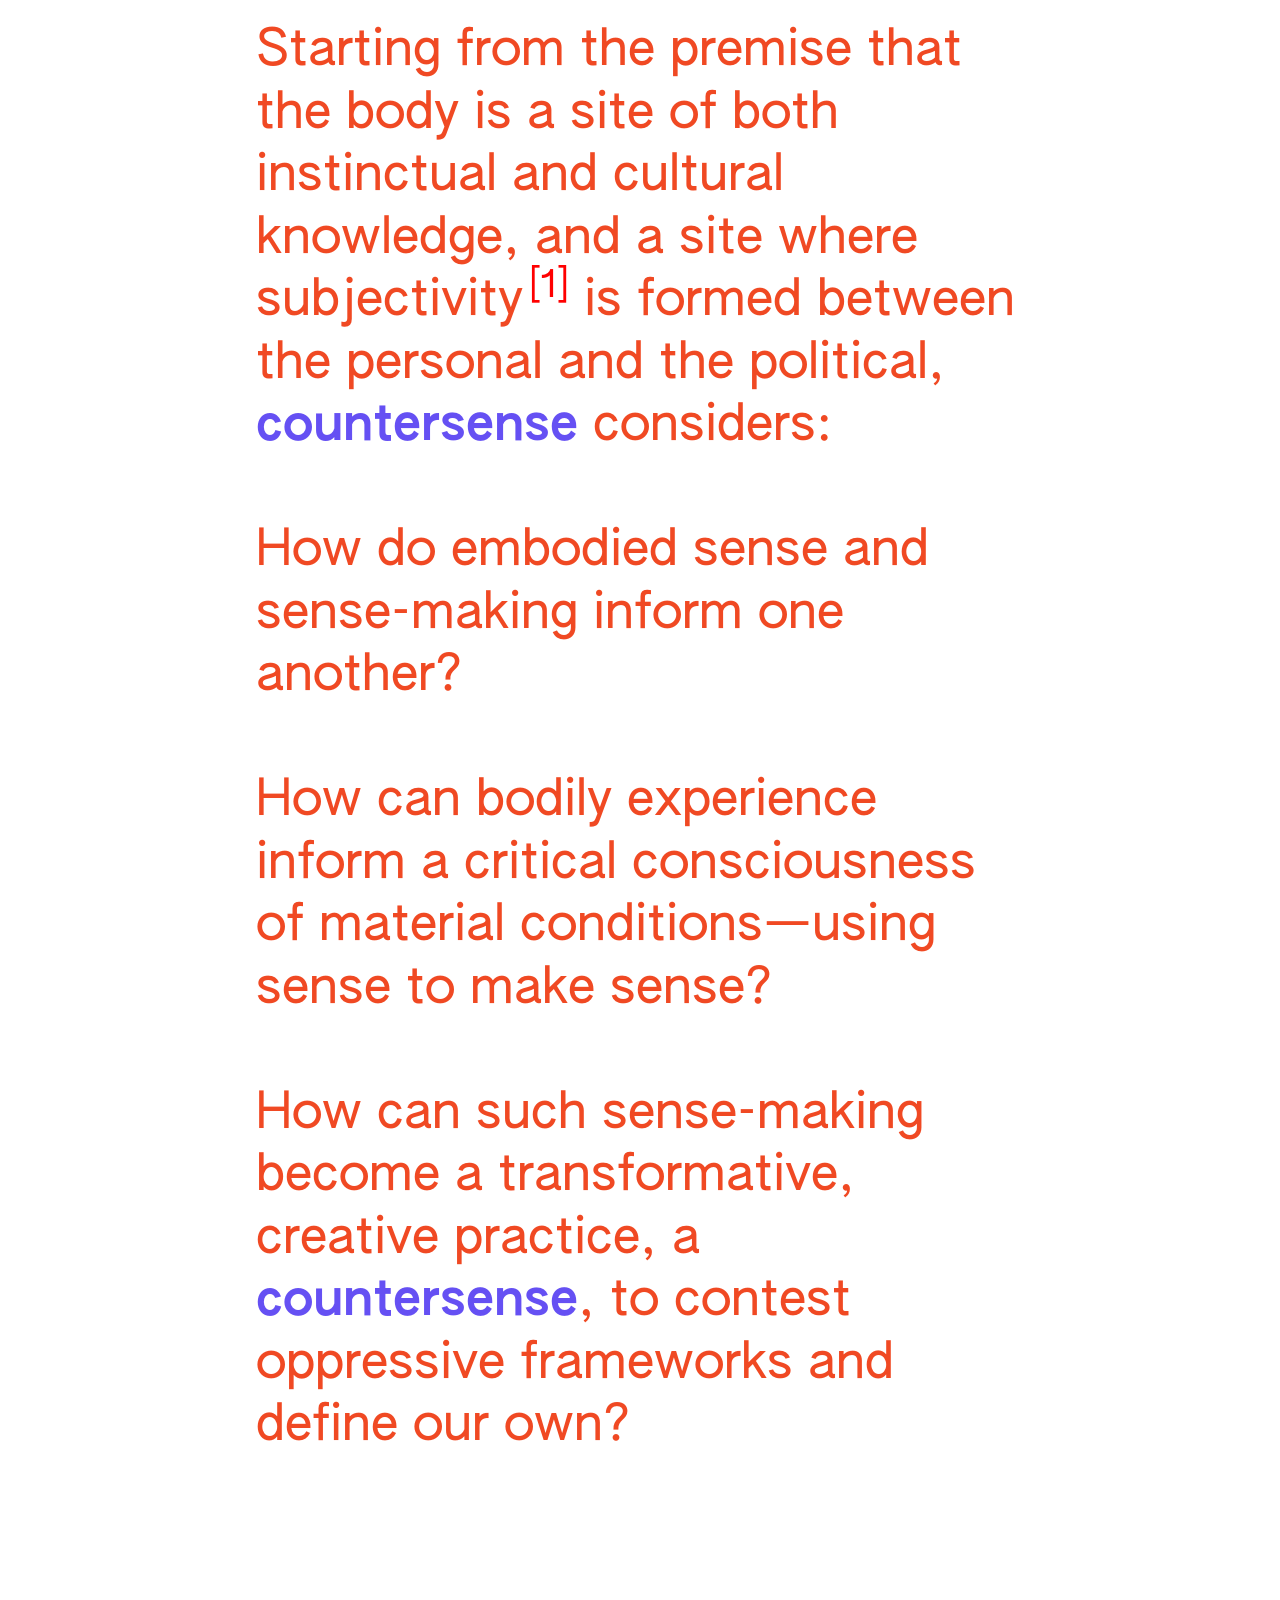
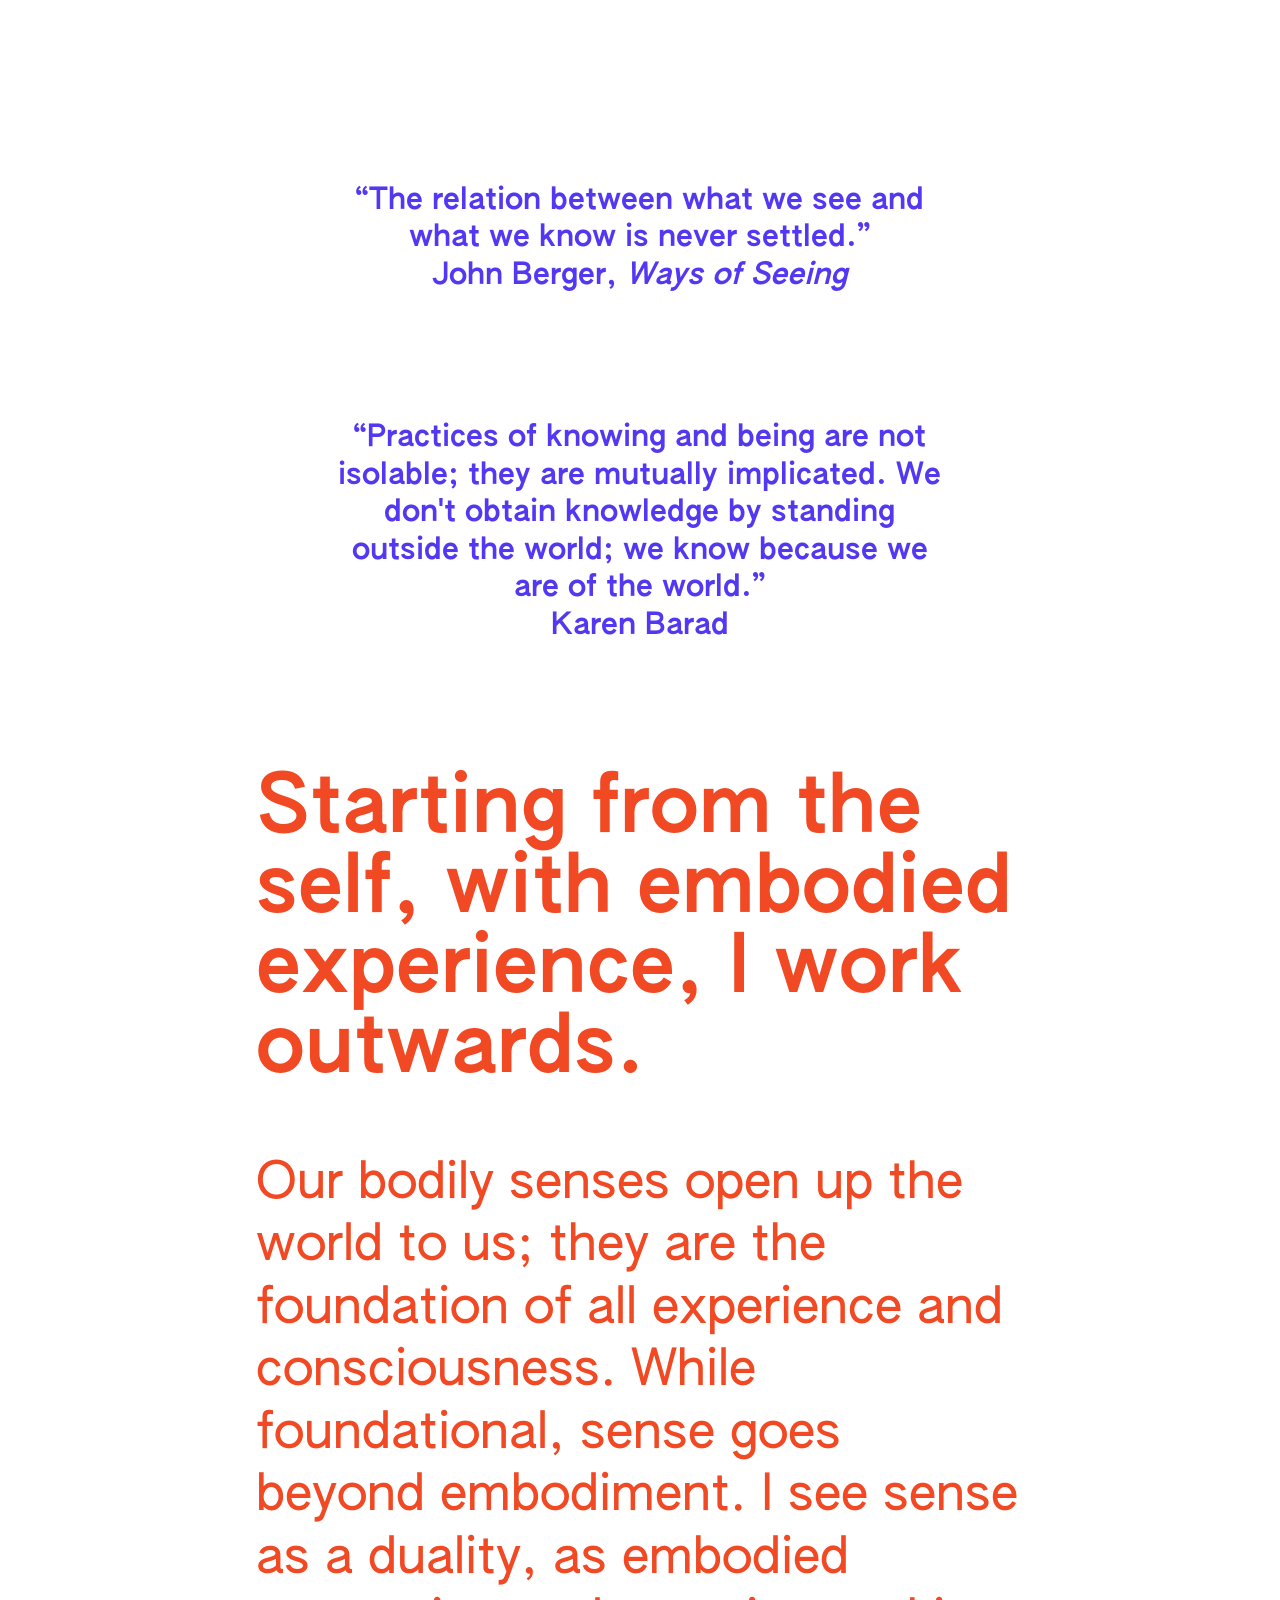
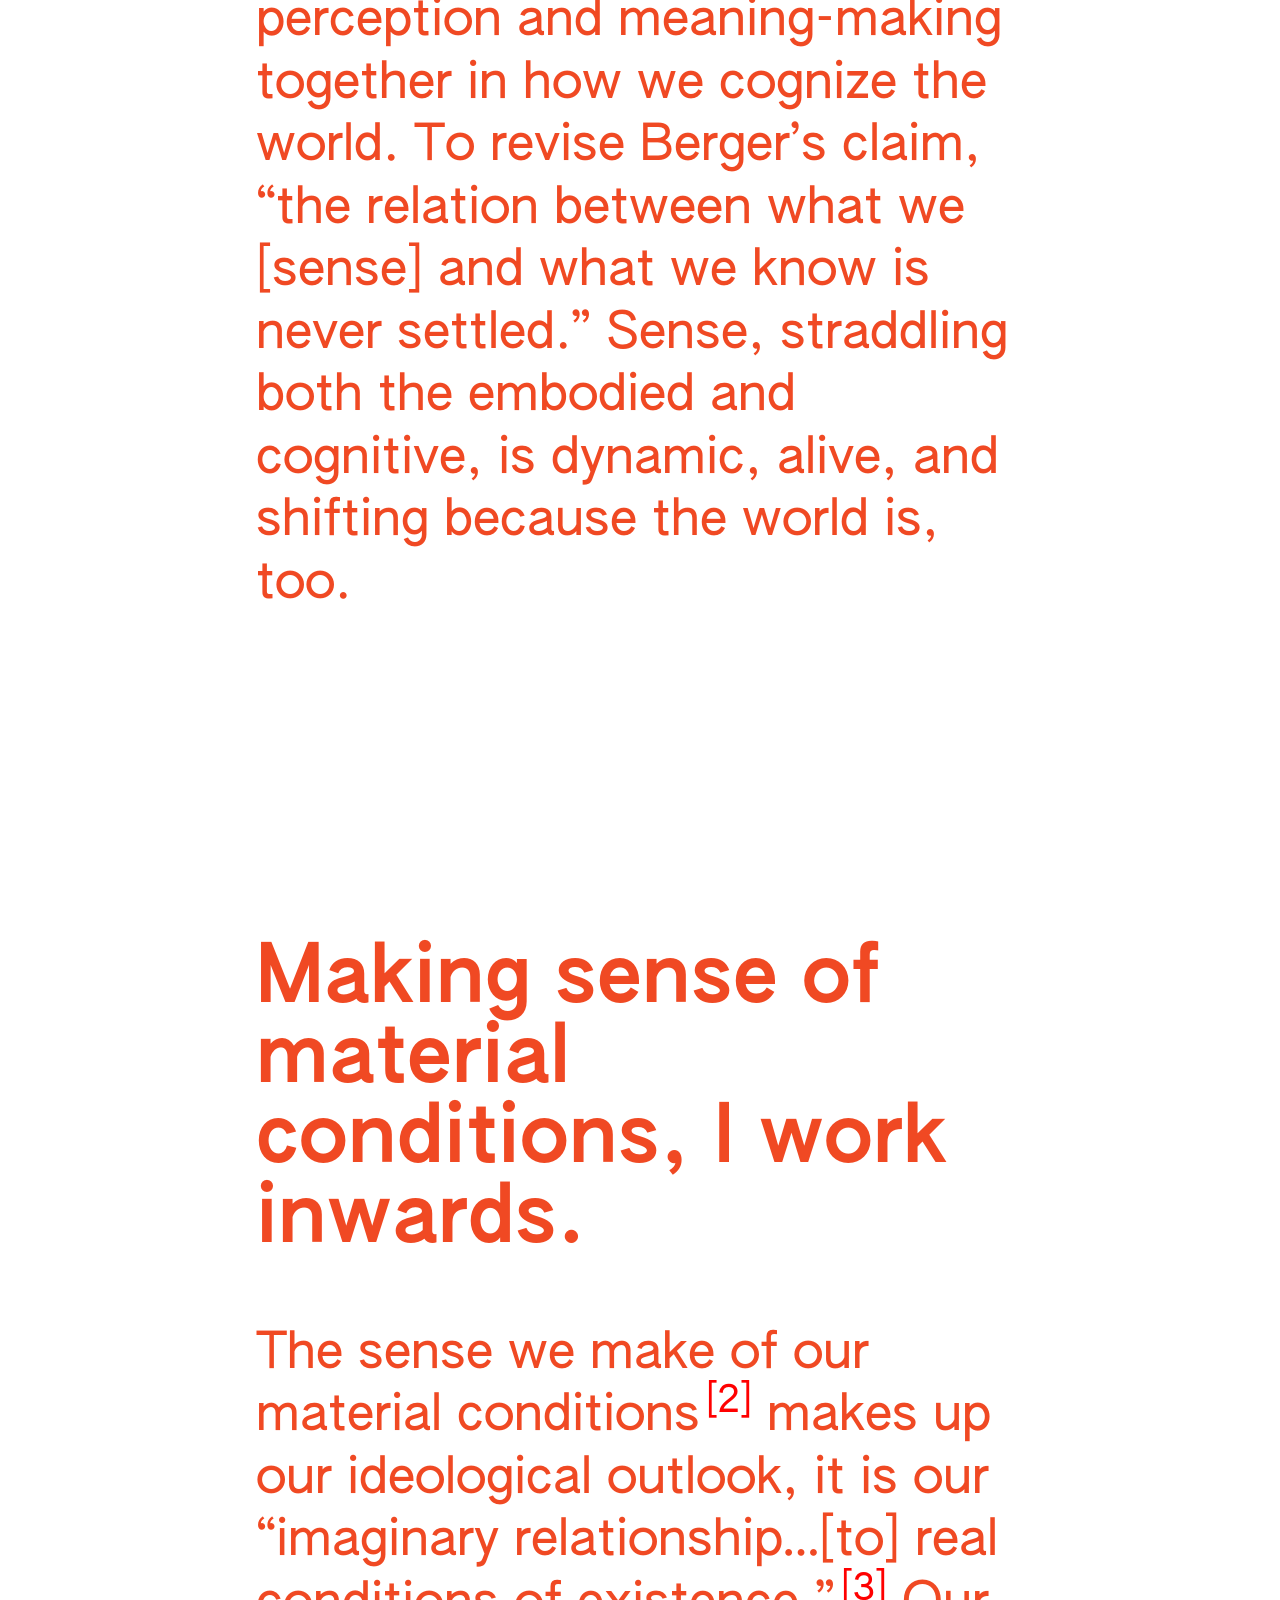
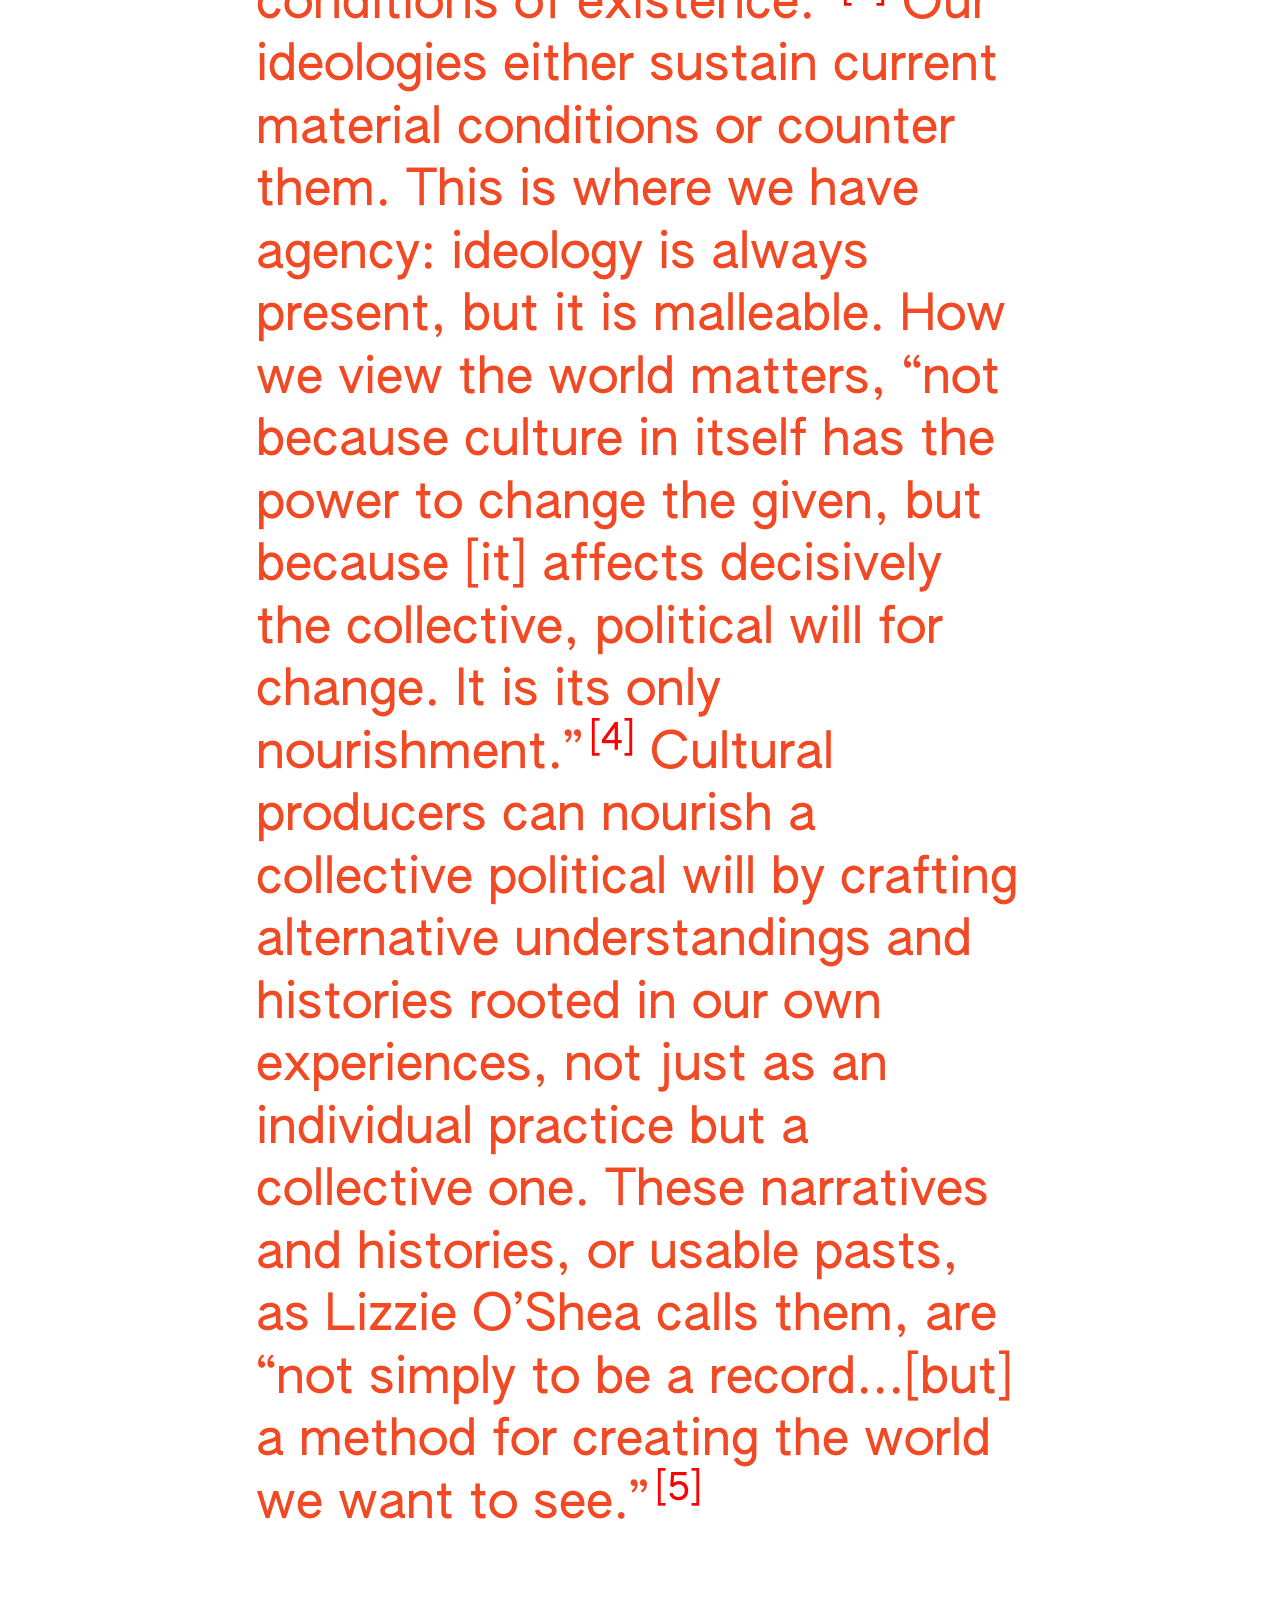
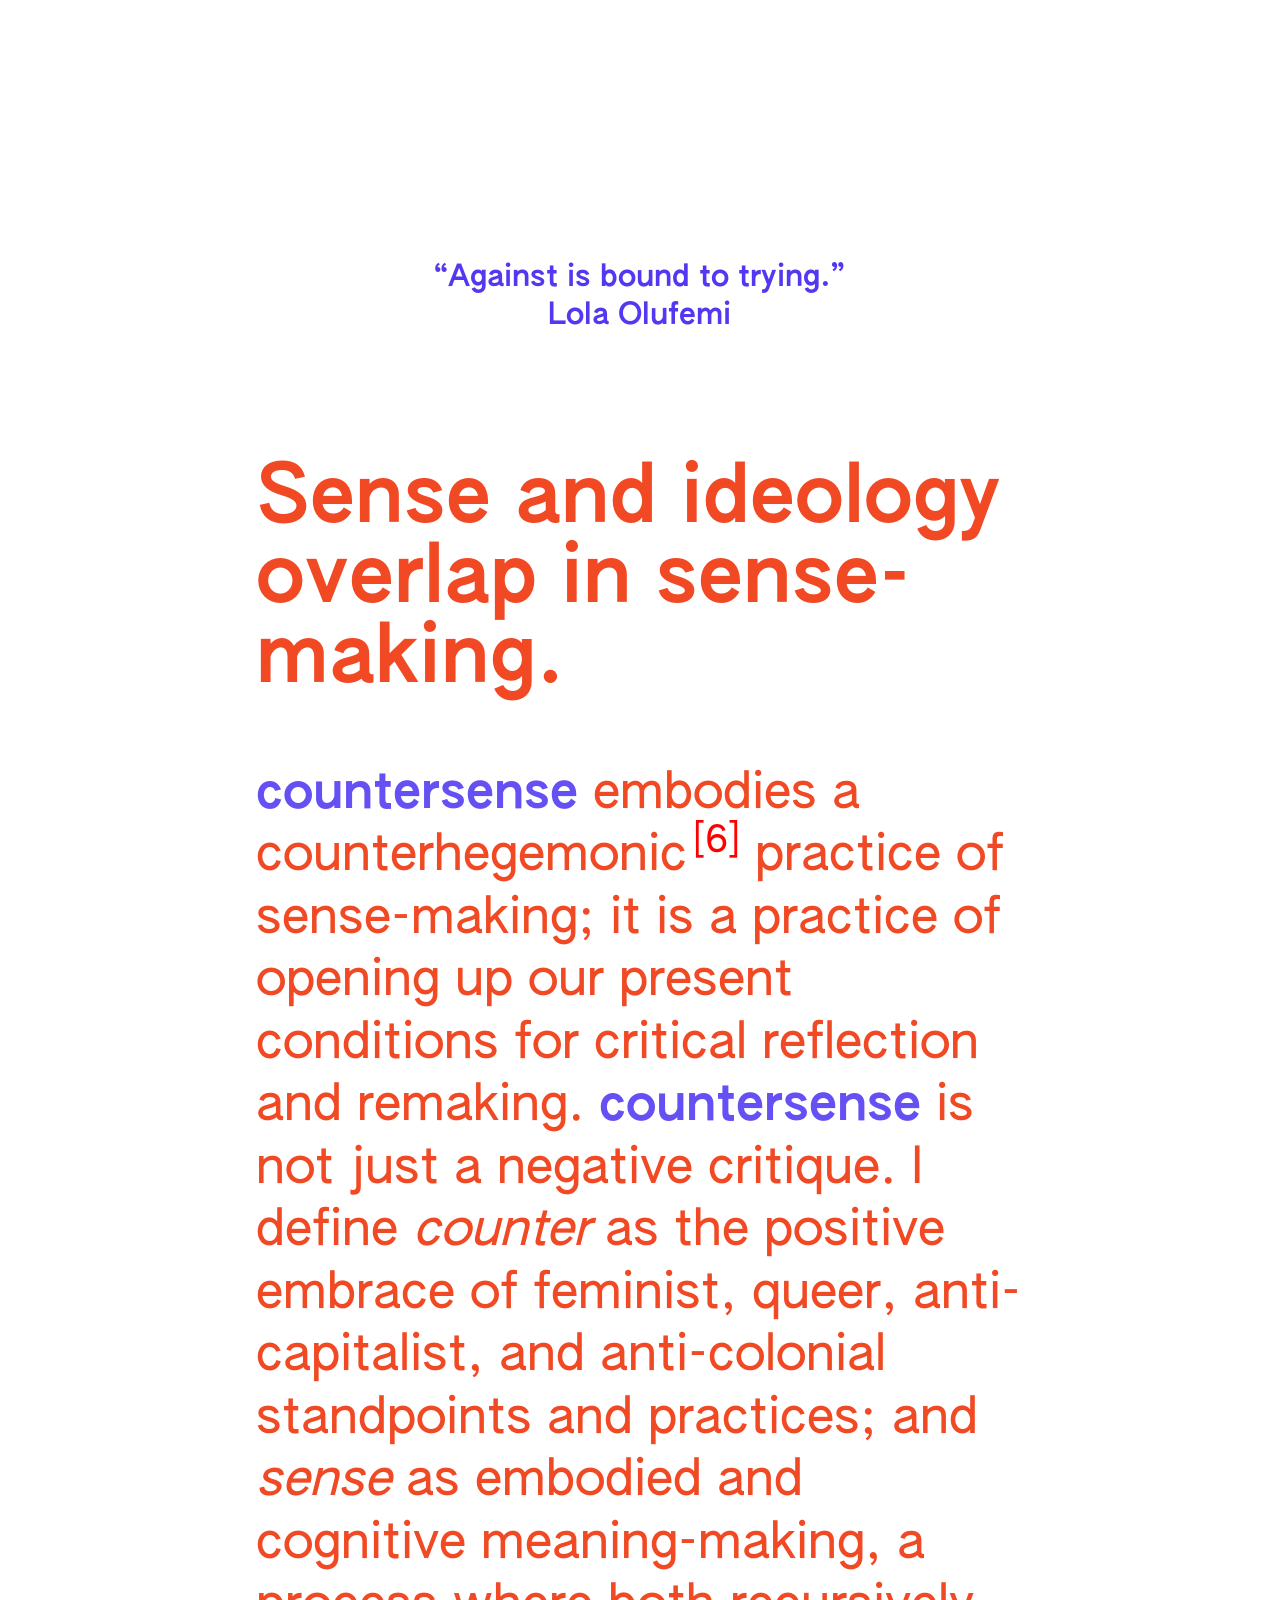
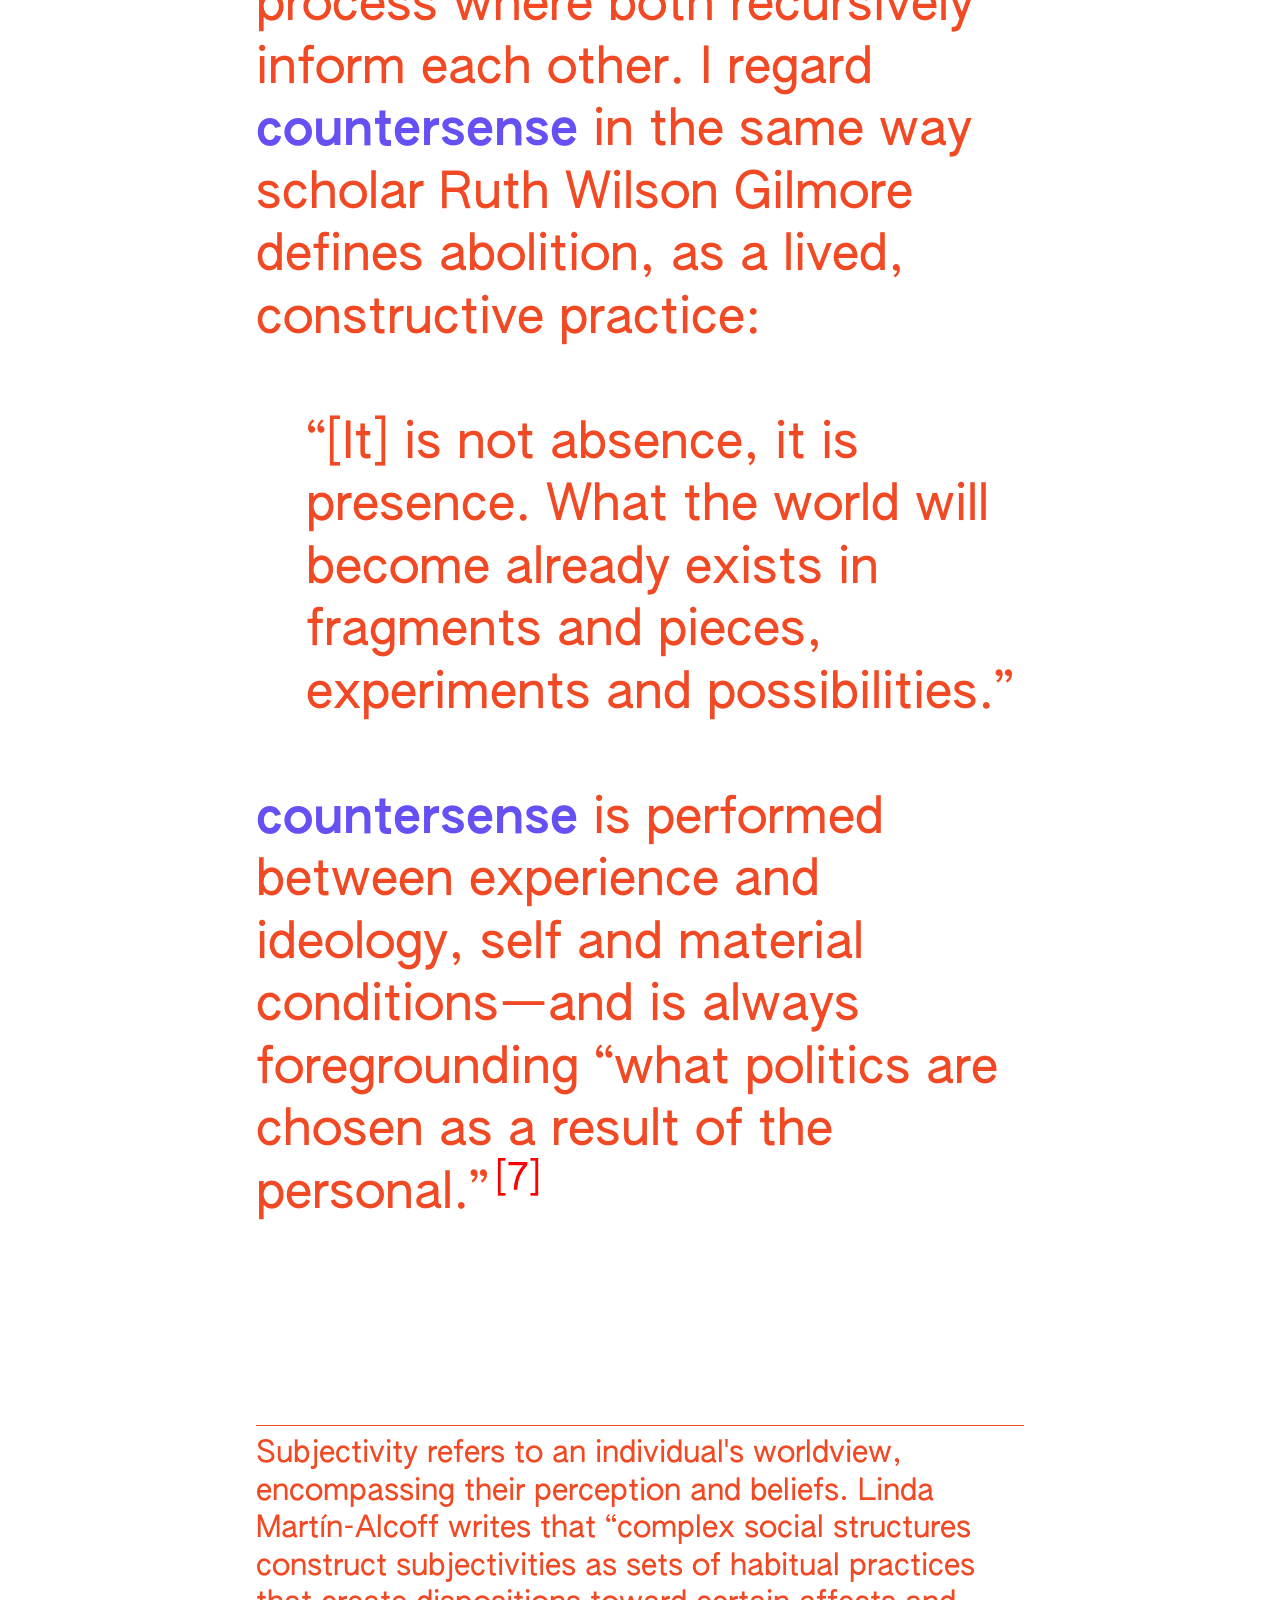
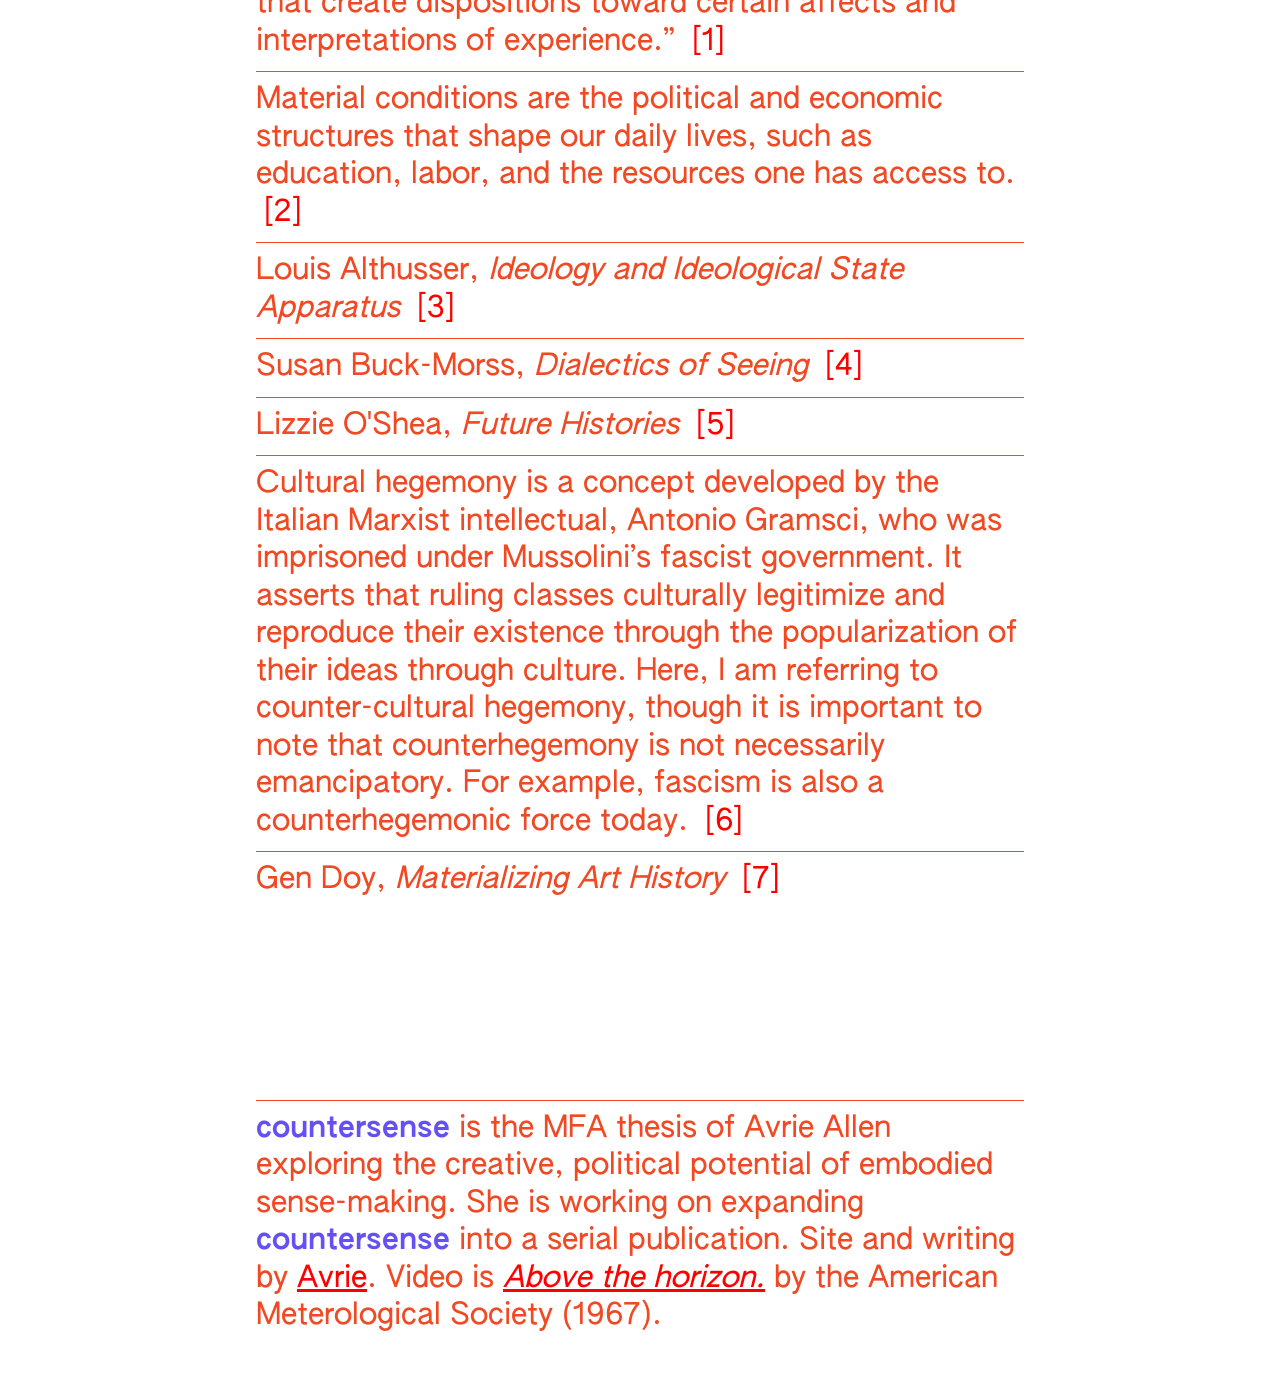
==== index.html @ 83f70e67 "ok" ====
<!DOCTYPE html>
<html lang="en">
<head>
  <meta charset="UTF-8">
  <meta name="viewport" content="width=device-width, initial-scale=1.0" />
  <title>countersense</title>
  <link rel="stylesheet" href="./resources/index.css" />
  <link rel="icon" type="image/x-icon" href="./resources/favicon.png">
</head>

<body>
<section>
        <div class=gap>
        Starting from the premise that the body is a site of both instinctual and cultural knowledge, and a site where subjectivity<a href="#fn-one" id="ref-one" class="fn-ref"></a> is formed between the personal and the political, <span class="bold">countersense</span> considers: 
        <br><br>
        How do embodied sense and sense-making inform one another? 
        <br><br>
        How can bodily experience inform a critical consciousness of material conditions—using sense to make sense? 
        <br><br>
        How can such sense-making become a transformative, creative practice, a <span class="bold">countersense</span>, to contest oppressive frameworks and define our own?
        </div>

        <br><br>

        <div class="gap">
        <div class="quote">

        “The relation between what we see and what we know is never settled.” 
        <br>
        John Berger, <em>Ways of Seeing</em>
        </div>

        <br><br>

        <div class="quote">
        “Practices of knowing and being are not isolable; they are mutually implicated. We don't obtain knowledge by standing outside the world; we know because we are of the world.” 
        <br>
        Karen Barad
        </div>

        <br><br>
        
        <div class="gap">
        <span class="heading">
        Starting from the self, with embodied experience, I work outwards. 
        </span>
        <br><br>
        Our bodily senses open up the world to us; they are the foundation of all experience and consciousness. While foundational, sense goes beyond embodiment. I see sense as a duality, as embodied perception and meaning-making together in how we cognize the world. To revise Berger’s claim, “the relation between what we [sense] and what we know is never settled.” Sense, straddling both the embodied and cognitive, is dynamic, alive, and shifting because the world is, too.
        </div>
        <br><br>
        <div>
        <span class="heading">
        Making sense of material conditions, I work inwards. 
        </span>
        <br><br>
        The sense we make of our material conditions<a href="#fn-two" id="ref-two" class="fn-ref"></a> makes up our ideological outlook, it is our “imaginary relationship…[to] real conditions of existence.”<a href="#fn-three" id="ref-three" class="fn-ref"></a> Our ideologies either sustain current material conditions or counter them. This is where we have agency: ideology is always present, but it is malleable. How we view the world matters, “not because culture in itself has the power to change the given, but because [it] affects decisively the collective, political will for change. It is its only nourishment.”<a href="#fn-four" id="ref-four" class="fn-ref"></a> Cultural producers can nourish a collective political will by crafting alternative understandings and histories rooted in our own experiences, not just as an individual practice but a collective one. These narratives and histories, or usable pasts, as Lizzie O’Shea calls them, are “not simply to be a record...[but] a method for creating the world we want to see.”<a href="#fn-five" id="ref-five" class="fn-ref"></a> 
        </div>
        </div>

        <br><br>

        <div class="gap">
        <div class="quote">
        “Against is bound to trying.”
        <br>
        Lola Olufemi
        </div>
        <br><br>
        <span class="heading">
        Sense and ideology overlap in sense-making.
        </span>

        <br><br>

        <span class="bold">countersense</span> embodies a counterhegemonic<a href="#fn-six" id="ref-six" class="fn-ref"></a> practice of sense-making; it is a practice of opening up our present conditions for critical reflection and remaking. <span class="bold">countersense</span> is not just a negative critique. I define <em>counter</em> as the positive embrace of feminist, queer, anti-capitalist, and anti-colonial standpoints and practices; and <em>sense</em> as embodied and cognitive meaning-making, a process where both recursively inform each other. I regard <span class="bold">countersense</span> in the same way scholar Ruth Wilson Gilmore defines abolition, as a lived, constructive practice:
        <br><br>

        <div class="indented-text">“[It] is not absence, it is presence. What the world will become already exists in fragments and pieces, experiments and possibilities.”</div> 
        
        <br>
        <span class="bold">countersense</span> is performed between experience and ideology, self and material conditions—and is always foregrounding “what politics are chosen as a result of the personal.”<a href="#fn-seven" id="ref-seven" class="fn-ref"></a>
        </div>

    </section>

<section>
    <ul class="footnotes-list">
        <li id="fn-one">
        Subjectivity refers to an individual's worldview, encompassing their perception and beliefs. Linda Martín-Alcoff writes that “complex social structures construct subjectivities as sets of habitual practices that create dispositions toward certain affects and interpretations of experience.”
        <a href="#ref-one" class="fn-back">[1]</a>
        </li>

        <li id="fn-two">
        Material conditions are the political and economic structures that shape our daily lives, such as education, labor, and the resources one has access to.
        <a href="#ref-two" class="fn-back">[2]</a>
        </li>

        <li id="fn-three">
        Louis Althusser, <em>Ideology and Ideological State Apparatus</em>     
        <a href="#ref-three" class="fn-back">[3]</a>
        </li>

        <li id="fn-four">
        Susan Buck-Morss, <em>Dialectics of Seeing</em>
        <a href="#ref-four" class="fn-back">[4]</a>
        </li>

        <li id="fn-five">
        Lizzie O'Shea, <em>Future Histories</em>
        <a href="#ref-five" class="fn-back">[5]</a>
        </li>

        <li id="fn-six">
        Cultural hegemony is a concept developed by the Italian Marxist intellectual, Antonio Gramsci, who was imprisoned under Mussolini’s fascist government. It asserts that ruling classes culturally legitimize and reproduce their existence through the popularization of their ideas through culture. Here, I am referring to counter-cultural hegemony, though it is important to note that counterhegemony is not necessarily emancipatory. For example, fascism is also a counterhegemonic force today.
        <a href="#ref-six" class="fn-back">[6]</a>
        </li>

        <li id="fn-seven">
        Gen Doy, <em>Materializing Art History</em>
        <a href="#ref-seven" class="fn-back">[7]</a>
        </li>

    </ul>
</section>
<div id="credits">
<span class="bold">countersense</span> is the MFA thesis of Avrie Allen exploring the creative, political potential of embodied sense-making. She is working on expanding <span class="bold">countersense</span> into a serial publication.
    Site and writing by <a href="https://www.avrie.world" target="_blank">Avrie</a>. Video is <a href="https://archive.org/details/abovethehorizon" target="_blank"><em>Above the horizon.</em></a> by the American Meterological Society (1967).</div>
<video id="background-video" src="./resources/background.mp4" autoplay loop muted playsinline></video>

</body>
</html>
---- resources/index.css ----
@font-face {
    font-family: "Authentic";
    src: url("./authentic-sans-90.otf") format("opentype");
}

@font-face {
    font-family: "Authentic Bold";
    src: url("./authentic-sans-130.otf") format("opentype");
}

#background-video {
    position: fixed;
    top: 0;
    left: 0;
    z-index: -1000;
    min-width: 100%;
    min-height: 100%;
}

body {
    font-family: "Authentic";
    font-size: 50px;
    line-height: 1.25;
    width: 60vw;
    counter-reset: footnote-counter;
    margin: auto;
    margin-top: 20px;
    height: auto;
}

.bold {
    font-family: "Authentic Bold", sans-serif;
    color: rgba(54, 26, 239, 0.766);
}

.gap {
    height: auto;
    margin-bottom: 200px;
}

section, #credits {
    mix-blend-mode: color-dodge;
    color: #f04923;
}

.indented-text {
    padding-left: 50px;
}

.quote {
  color: rgba(54, 26, 239, 0.862);
  font-family: "Authentic Bold", sans-serif;
    font-size: 30px;
    text-align: center;
    width: 80%;
    margin: auto;
}

.heading {
    font-family: "Authentic Bold";
    font-size: 80px;
    line-height: 1;
}

#credits {
    font-size: 30px;
    margin-top: 200px;
    margin-bottom: 50px;
    border-top: 1px solid #f04923;
    padding-top: 10px;
}

a {
    color: rgb(255, 0, 0);
}

a:hover {
    color: #f04923;
}

ul {
    list-style: none;
}

/* superscript */
.fn-ref {
  counter-increment: footnote-counter;
  text-decoration: none;
  font-size: 0.75em;
  vertical-align: super;
  line-height: 0;
  margin-left: 0.15em;
  color: rgb(255, 0, 0);
}

.fn-ref:hover {
    color: #f04923;
}

/* counter */
.fn-ref::after {
  content: "[" counter(footnote-counter) "]";
}

/* back */
.fn-back {
  text-decoration: none;
  margin-left: 0.5rem;
  color: rgb(255, 0, 0);
}

.fn-back:hover {
    color: #f04923;
}

.footnotes-list {
    margin-bottom: 0px;
    font-size: 30px;
    padding-left: 0;
}

li {
    border-top: 1px solid #f04923;
    padding-top: 10px;
    margin-top: 10px;
}

@media screen and (max-width: 1000px) {
    body {
        width: 90%;
        font-size: 30px;
    }

    .quote {
        font-size: 20px;
    }

    .heading {
        font-size: 37px;
        line-height: 1.2;
        font-family: "Authentic Bold";
    }

    .footnotes-list, #credits {
        font-size: 20px;
    }

}
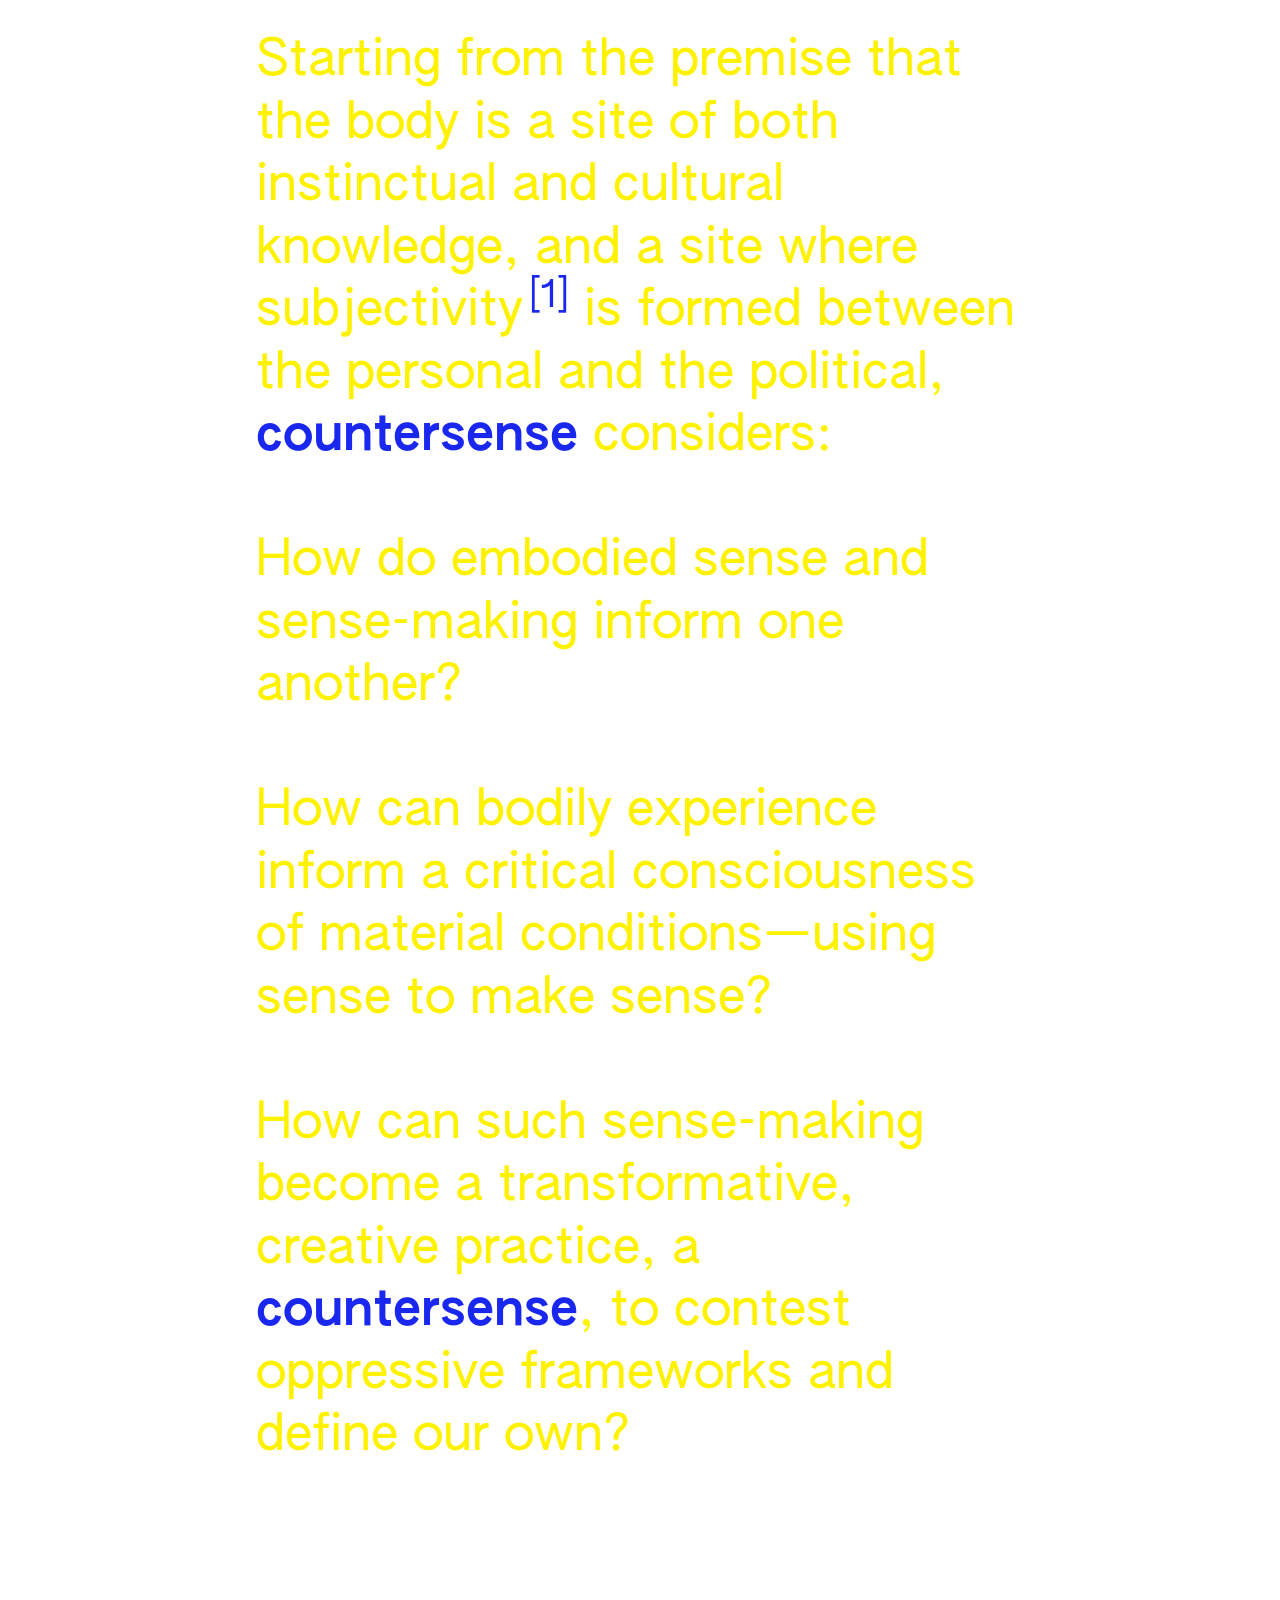
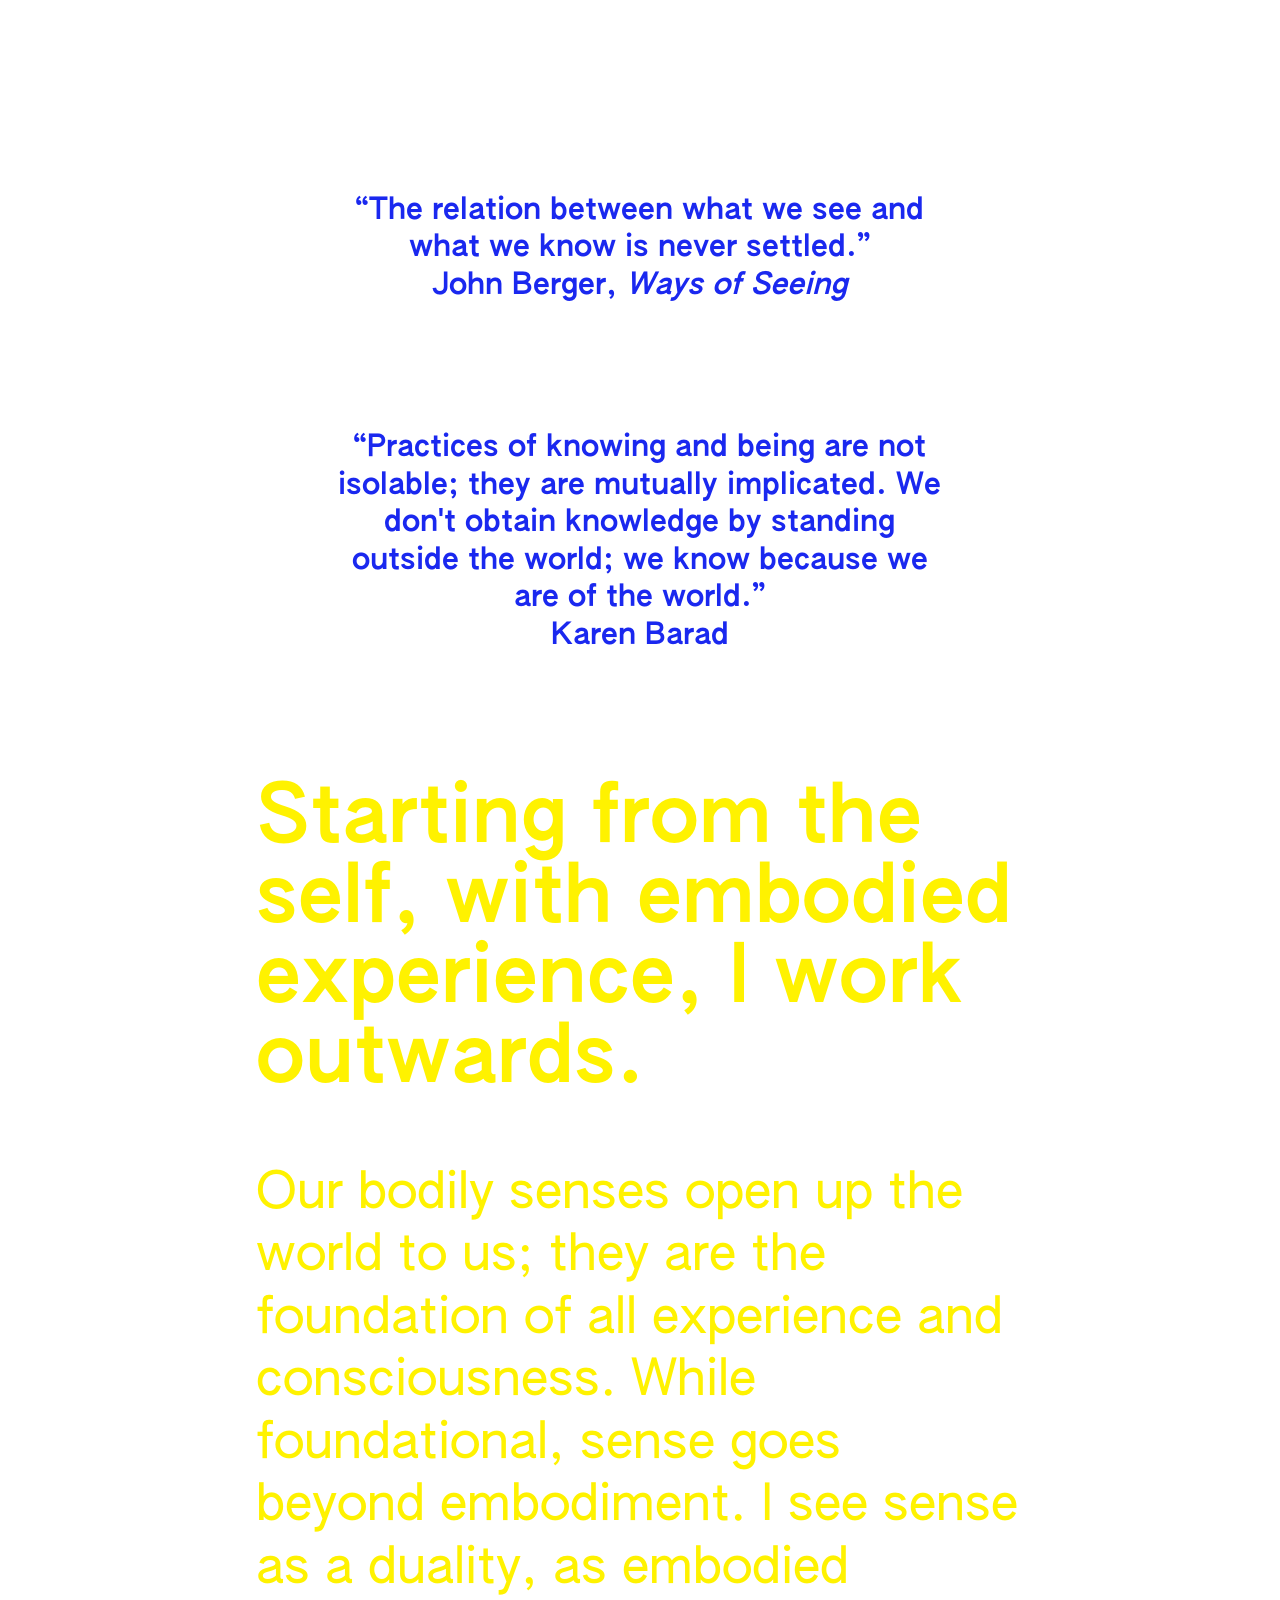
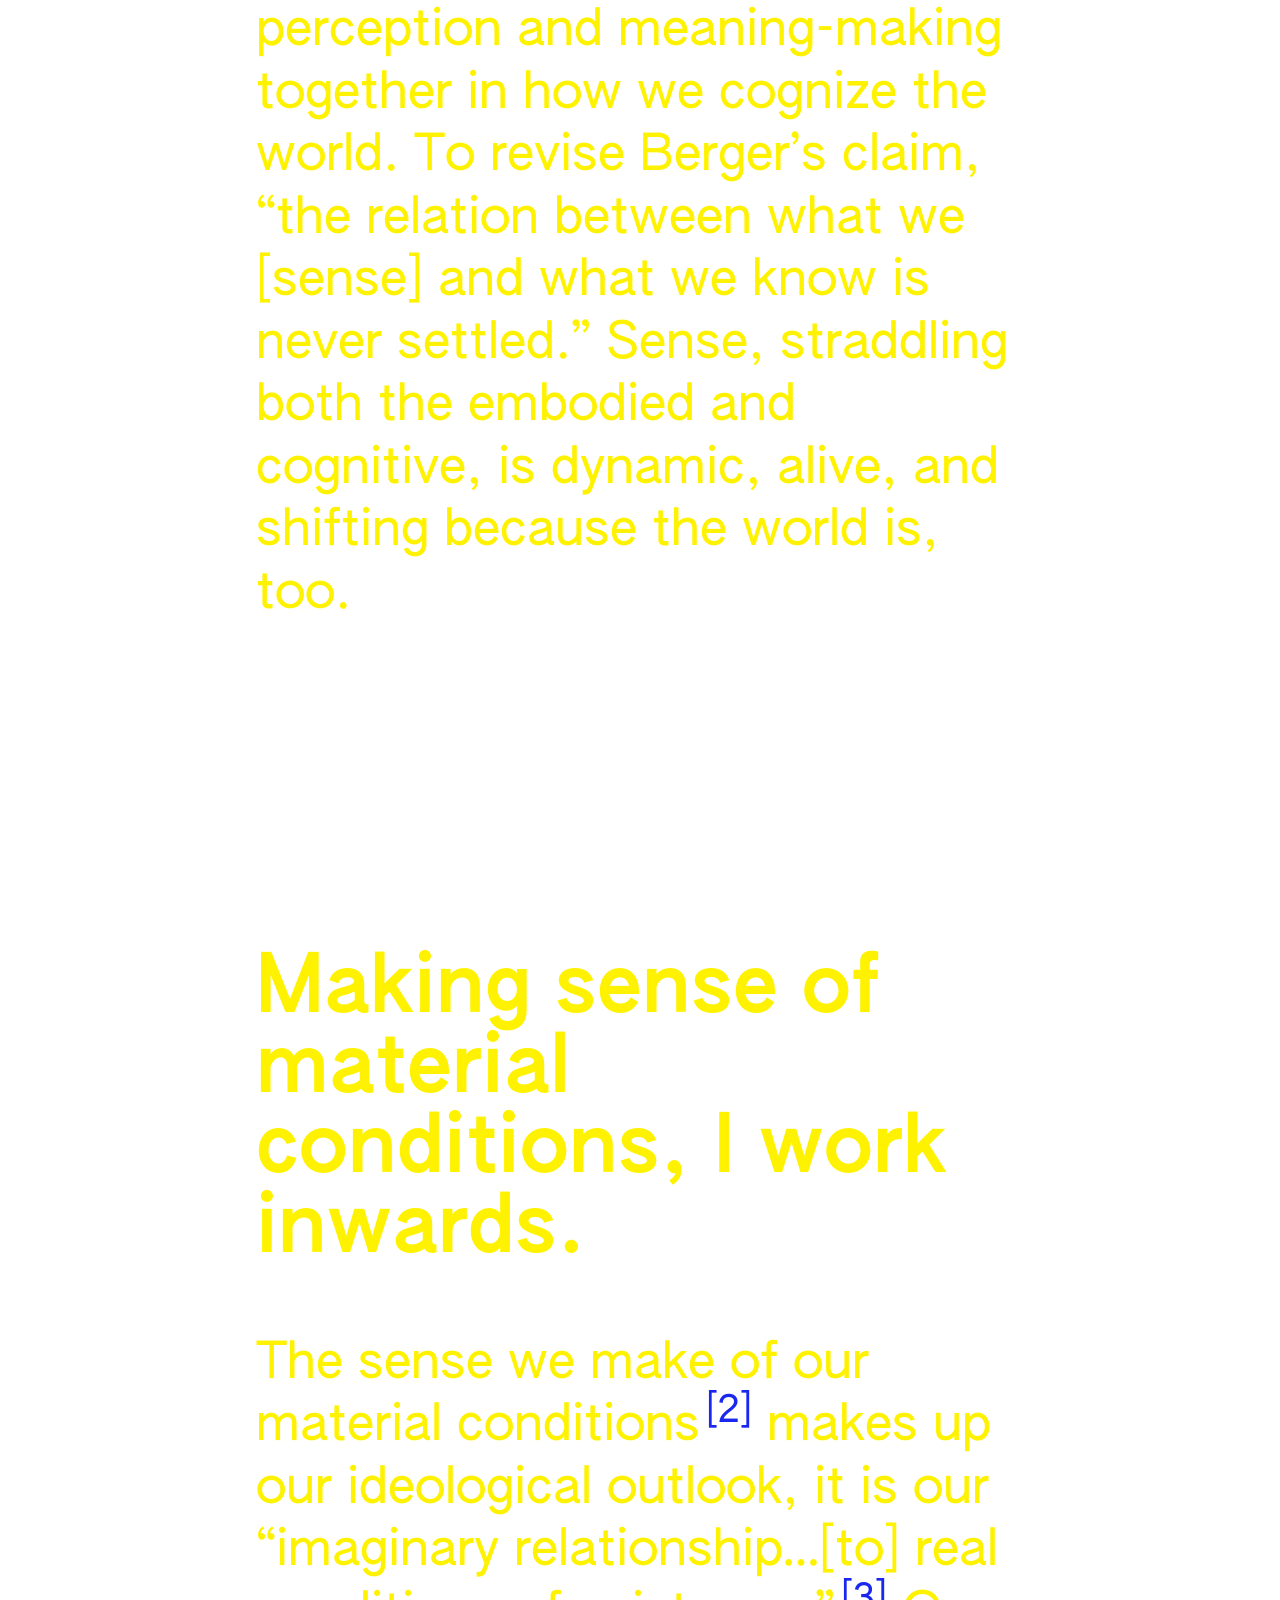
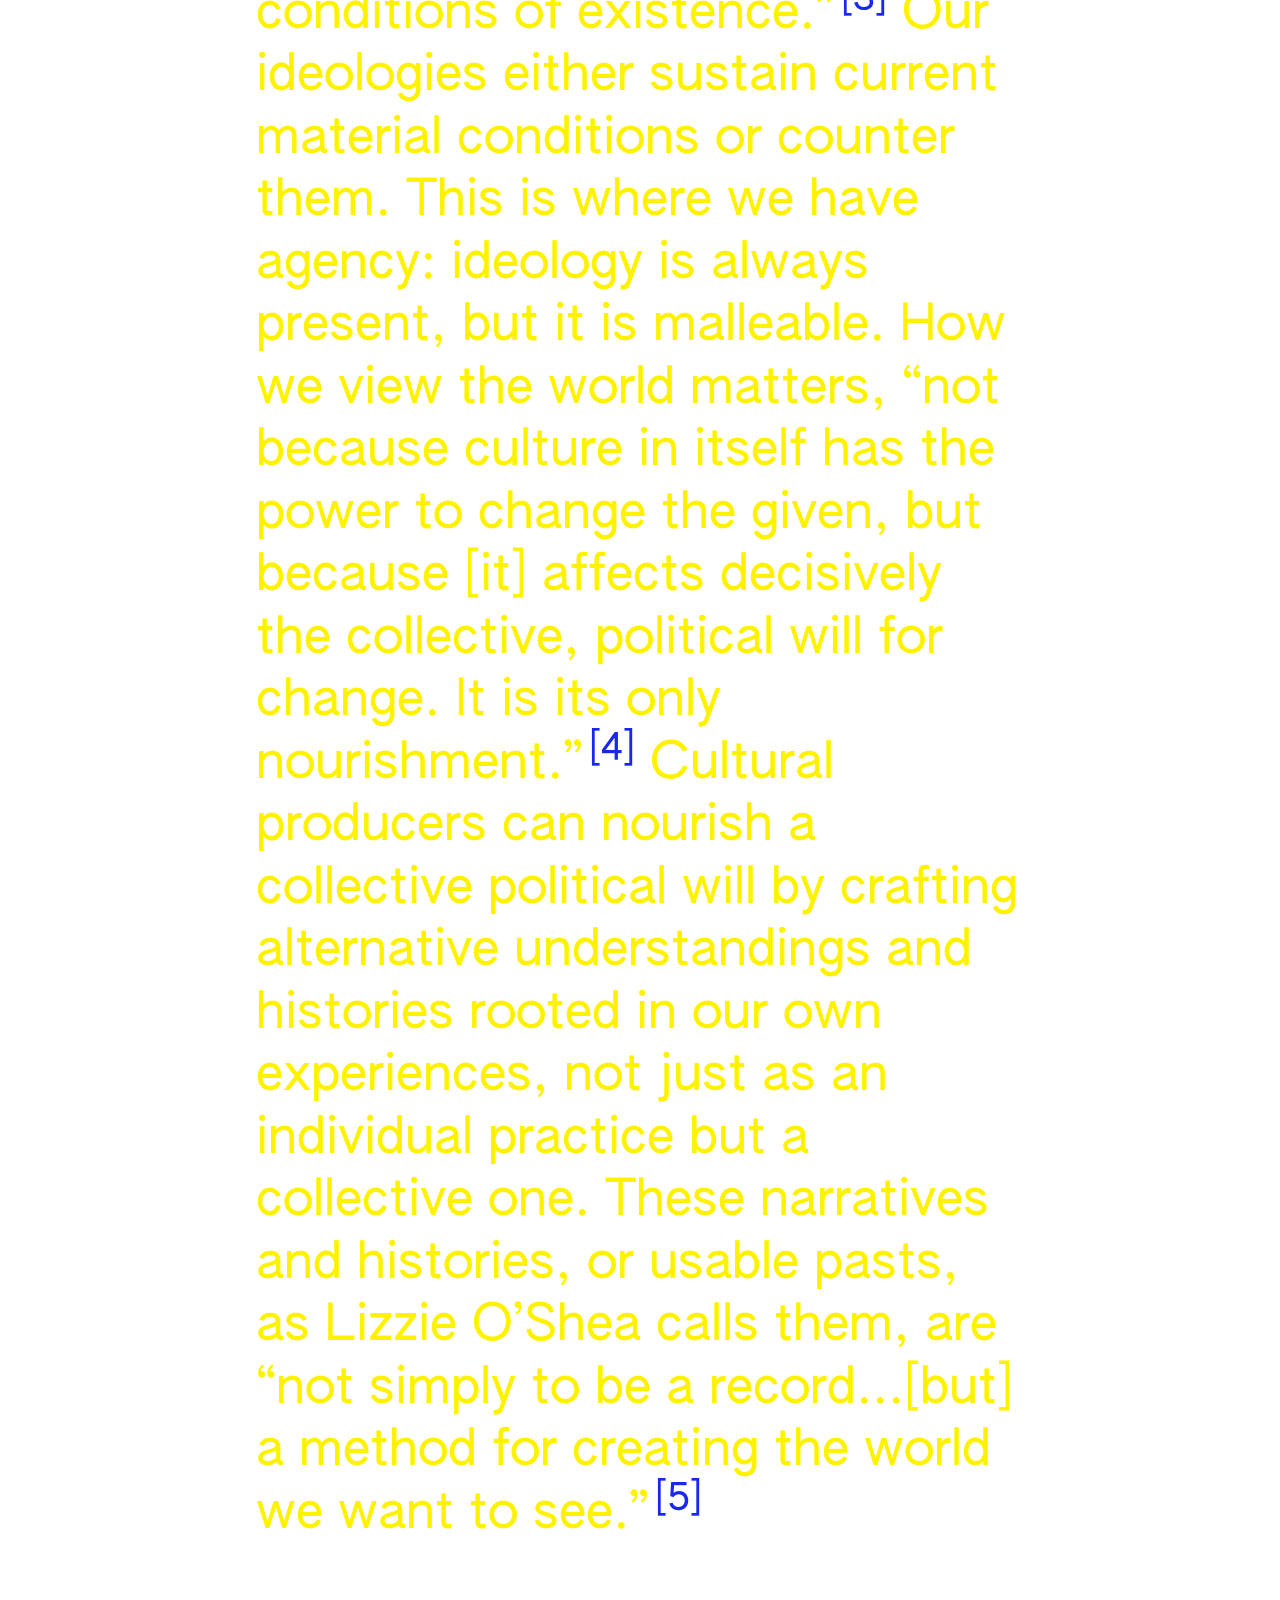
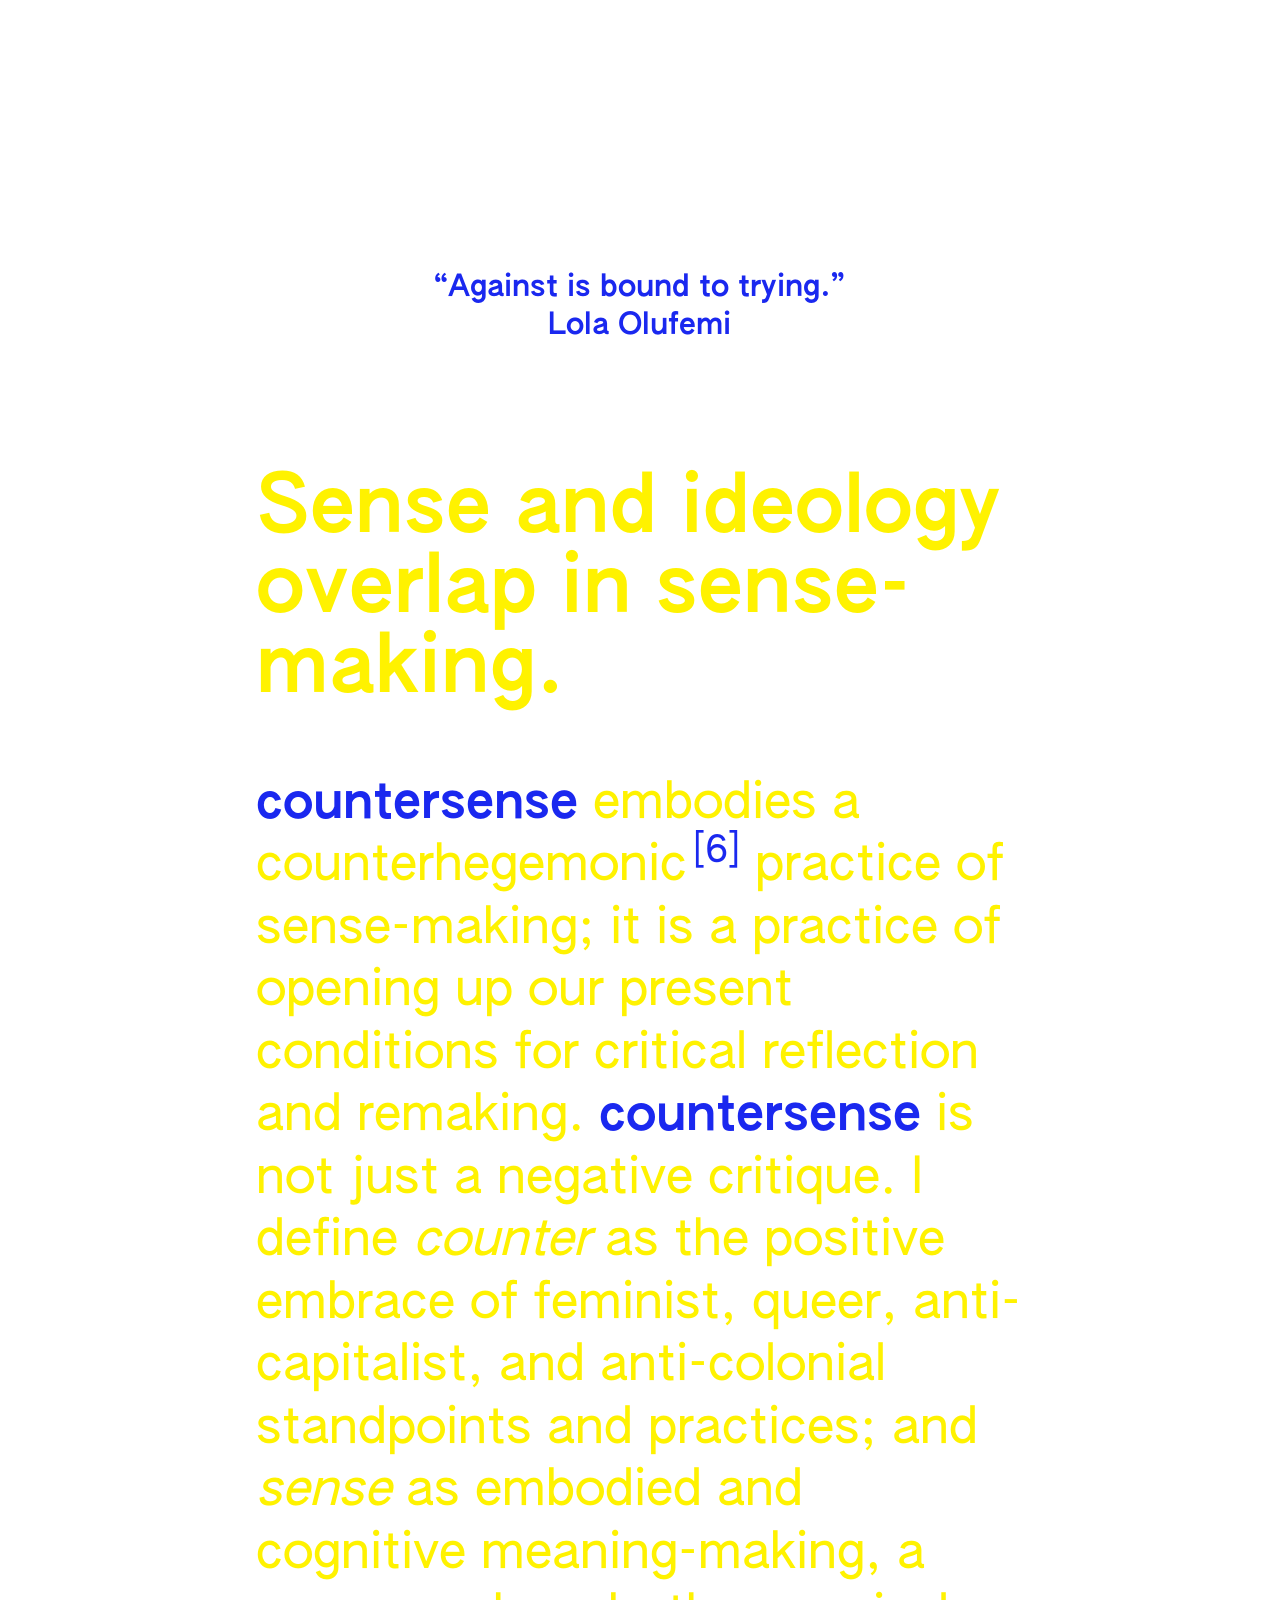
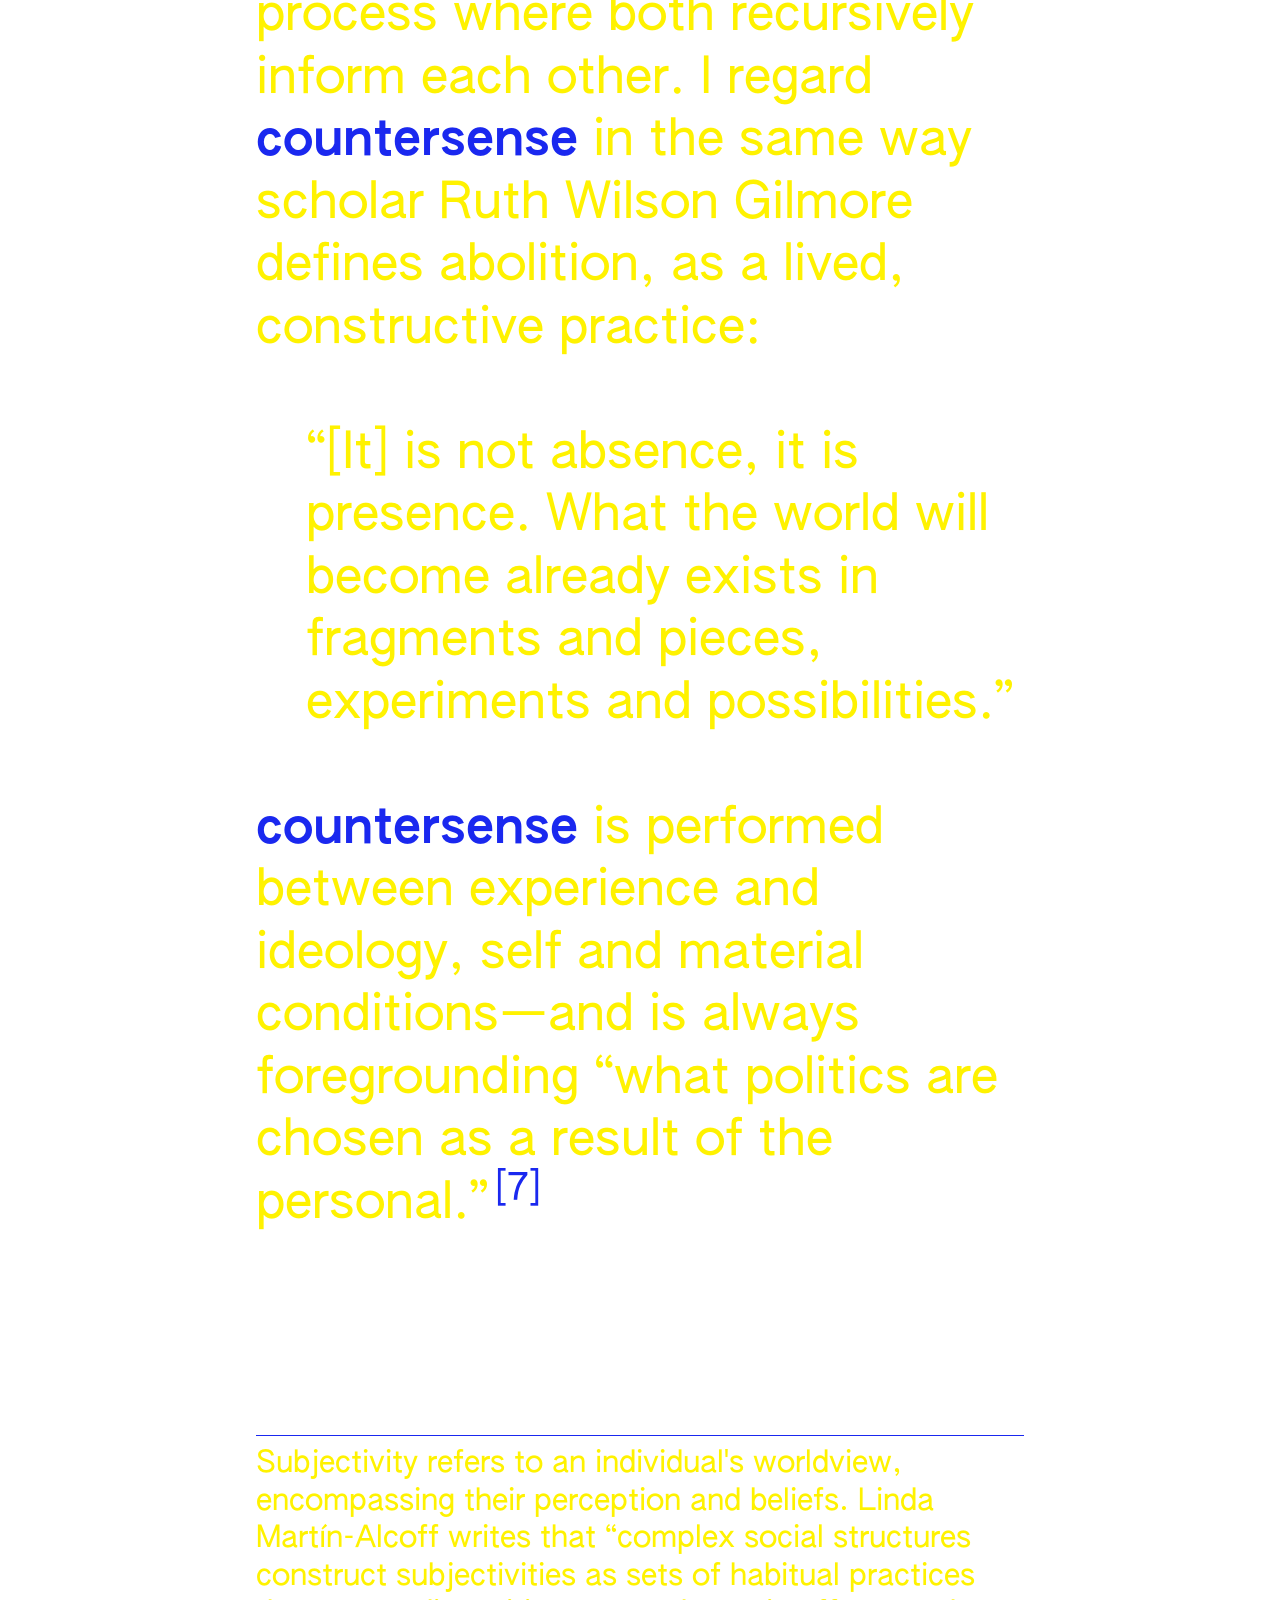
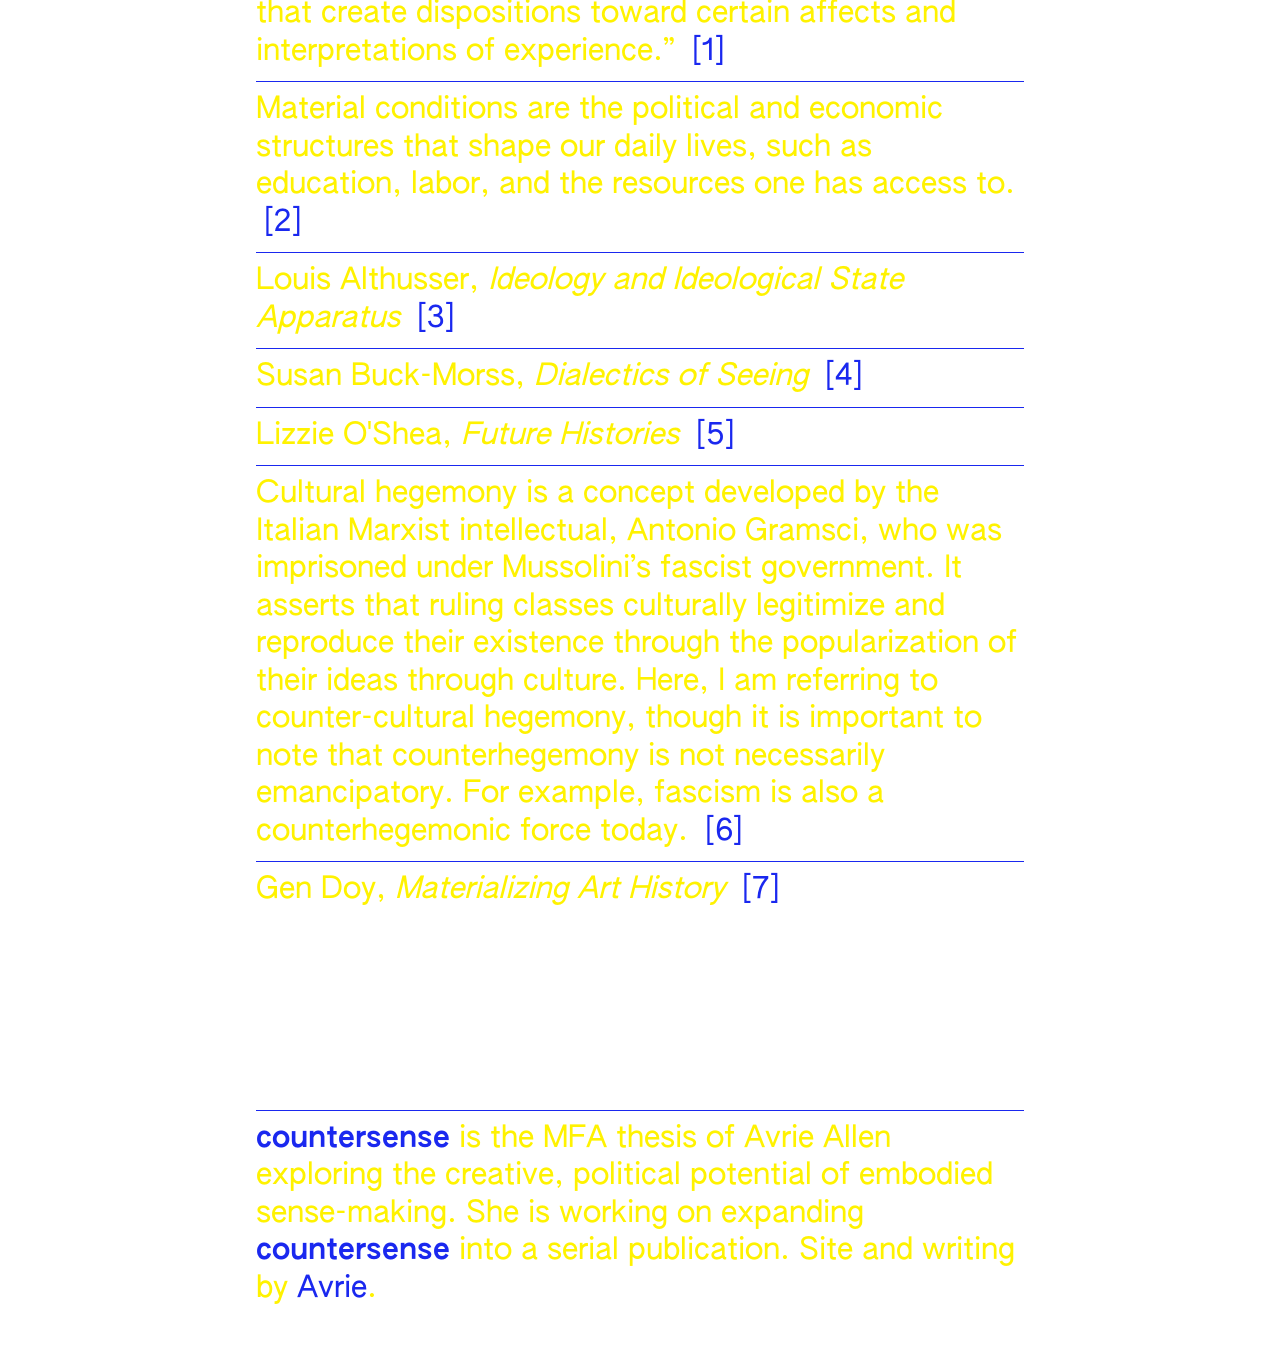
==== commit a0cf9302: "ok" ====
--- a/index.html
+++ b/index.html
@@ -6,6 +6,7 @@
   <title>countersense</title>
   <link rel="stylesheet" href="./resources/index.css" />
   <link rel="icon" type="image/x-icon" href="./resources/favicon.png">
+  <meta property="og:image" content="URL_HERE">
 </head>
 
 <body>
@@ -124,8 +125,8 @@
 </section>
 <div id="credits">
 <span class="bold">countersense</span> is the MFA thesis of Avrie Allen exploring the creative, political potential of embodied sense-making. She is working on expanding <span class="bold">countersense</span> into a serial publication.
-    Site and writing by <a href="https://www.avrie.world" target="_blank">Avrie</a>. Video is <a href="https://archive.org/details/abovethehorizon" target="_blank"><em>Above the horizon.</em></a> by the American Meterological Society (1967).</div>
-<video id="background-video" src="./resources/background.mp4" autoplay loop muted playsinline></video>
+    Site and writing by <a href="https://www.avrie.world" target="_blank">Avrie</a>.</div>
+<video id="background-video" src="./resources/yellow_1.mp4" autoplay loop muted playsinline></video>
 
 </body>
 </html>
--- a/resources/index.css
+++ b/resources/index.css
@@ -24,13 +24,13 @@
     width: 60vw;
     counter-reset: footnote-counter;
     margin: auto;
-    margin-top: 20px;
+    margin-top: 30px;
     height: auto;
 }
 
 .bold {
     font-family: "Authentic Bold", sans-serif;
-    color: rgba(54, 26, 239, 0.766);
+    color: rgb(26, 40, 239);
 }
 
 .gap {
@@ -40,7 +40,7 @@
 
 section, #credits {
     mix-blend-mode: color-dodge;
-    color: #f04923;
+    color: #fff200;
 }
 
 .indented-text {
@@ -48,7 +48,7 @@
 }
 
 .quote {
-  color: rgba(54, 26, 239, 0.862);
+    color: rgb(26, 40, 239);
   font-family: "Authentic Bold", sans-serif;
     font-size: 30px;
     text-align: center;
@@ -66,12 +66,14 @@
     font-size: 30px;
     margin-top: 200px;
     margin-bottom: 50px;
-    border-top: 1px solid #f04923;
+    border-top: 1px solid rgb(26, 40, 239);
+;
     padding-top: 10px;
 }
 
 a {
-    color: rgb(255, 0, 0);
+    color: rgb(26, 40, 239);
+    text-decoration: none;
 }
 
 a:hover {
@@ -90,7 +92,7 @@
   vertical-align: super;
   line-height: 0;
   margin-left: 0.15em;
-  color: rgb(255, 0, 0);
+color: rgb(26, 40, 239);
 }
 
 .fn-ref:hover {
@@ -106,7 +108,7 @@
 .fn-back {
   text-decoration: none;
   margin-left: 0.5rem;
-  color: rgb(255, 0, 0);
+    color: rgb(26, 40, 239);
 }
 
 .fn-back:hover {
@@ -120,7 +122,8 @@
 }
 
 li {
-    border-top: 1px solid #f04923;
+    border-top: 1px solid rgb(26, 40, 239);
+;
     padding-top: 10px;
     margin-top: 10px;
 }
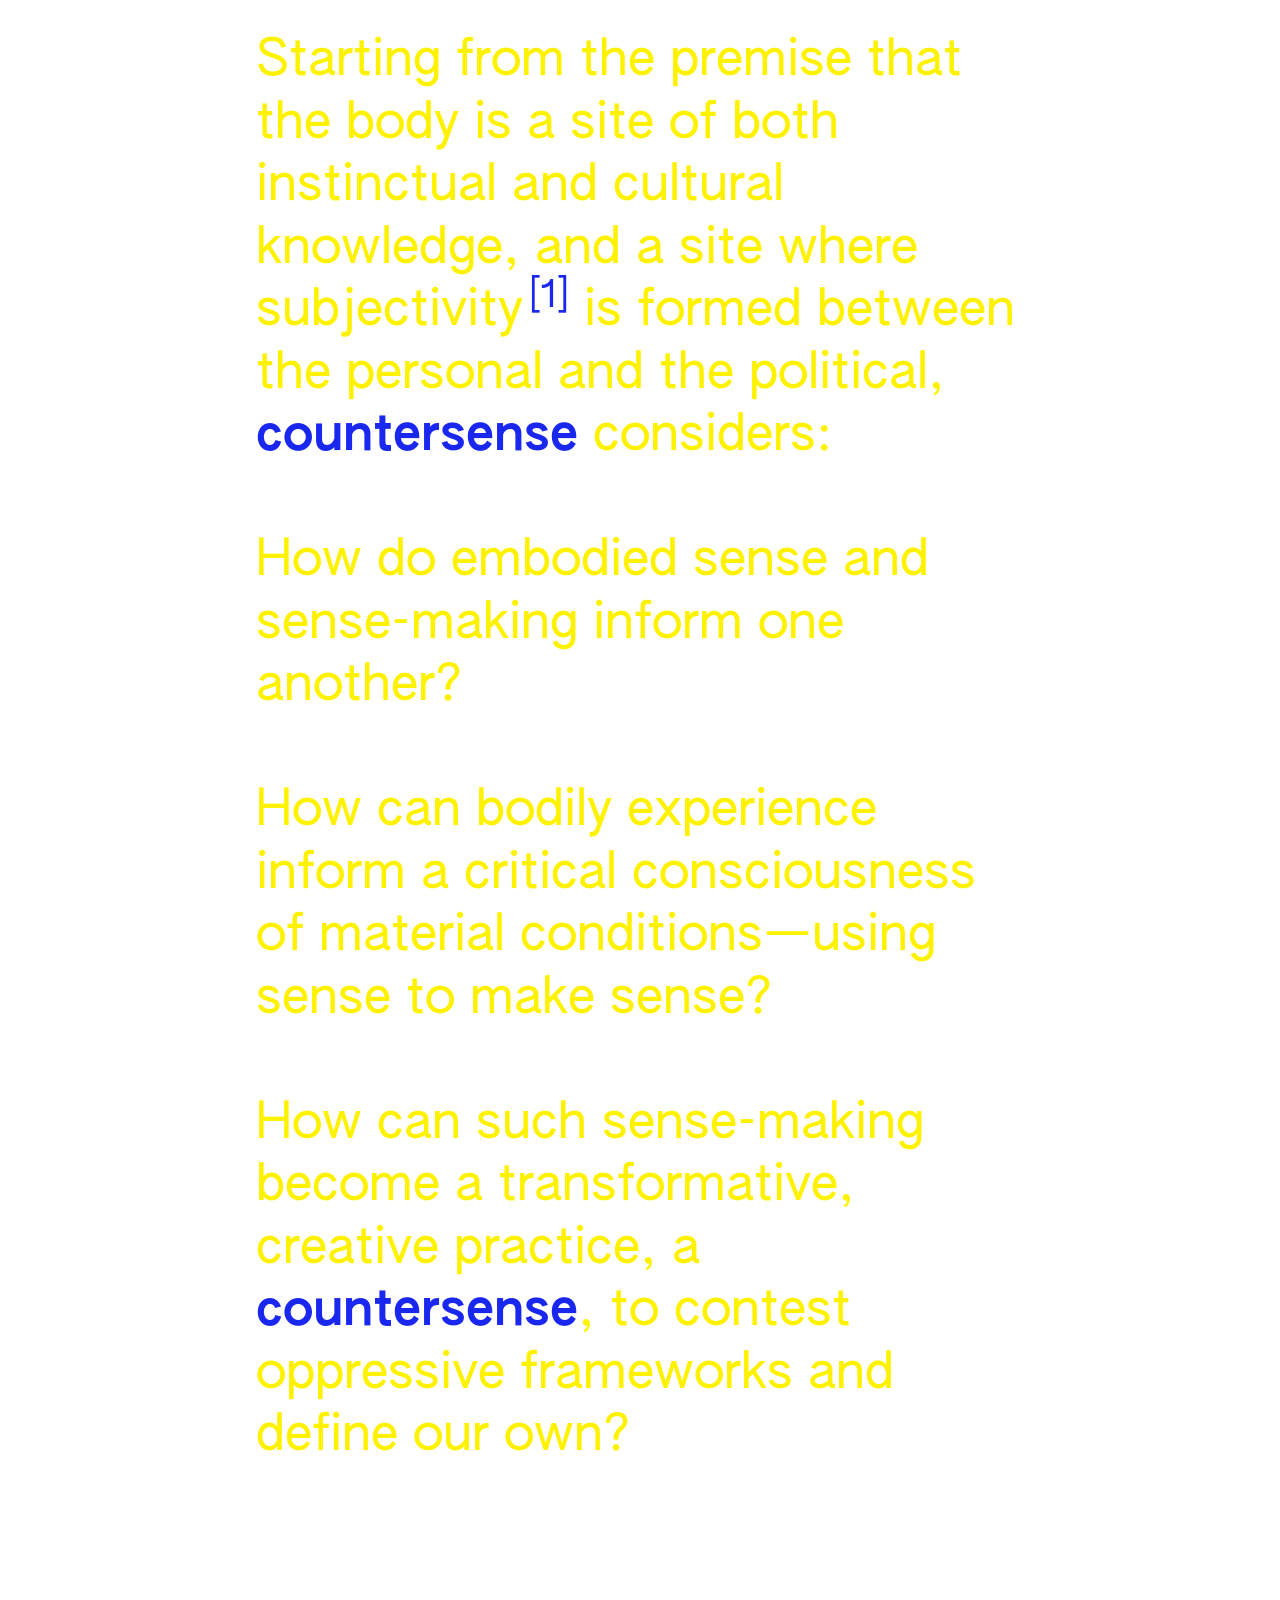
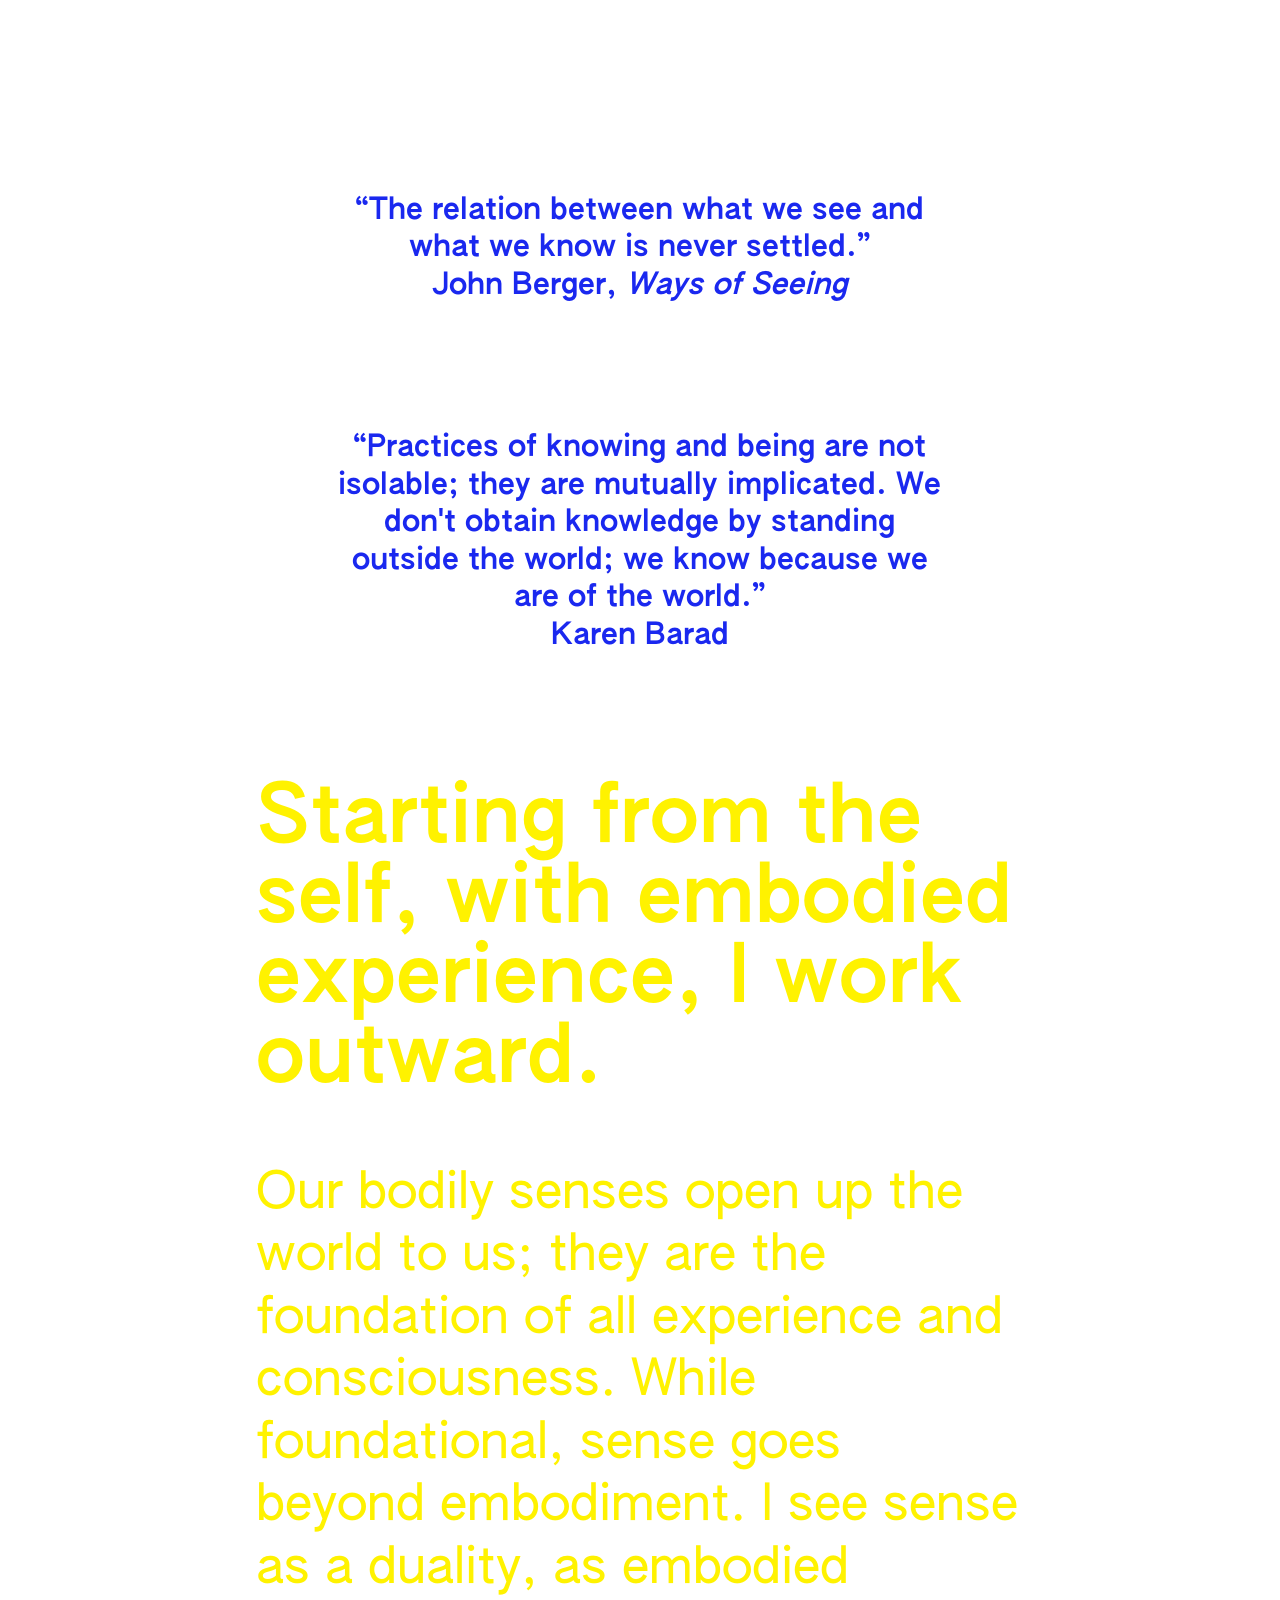
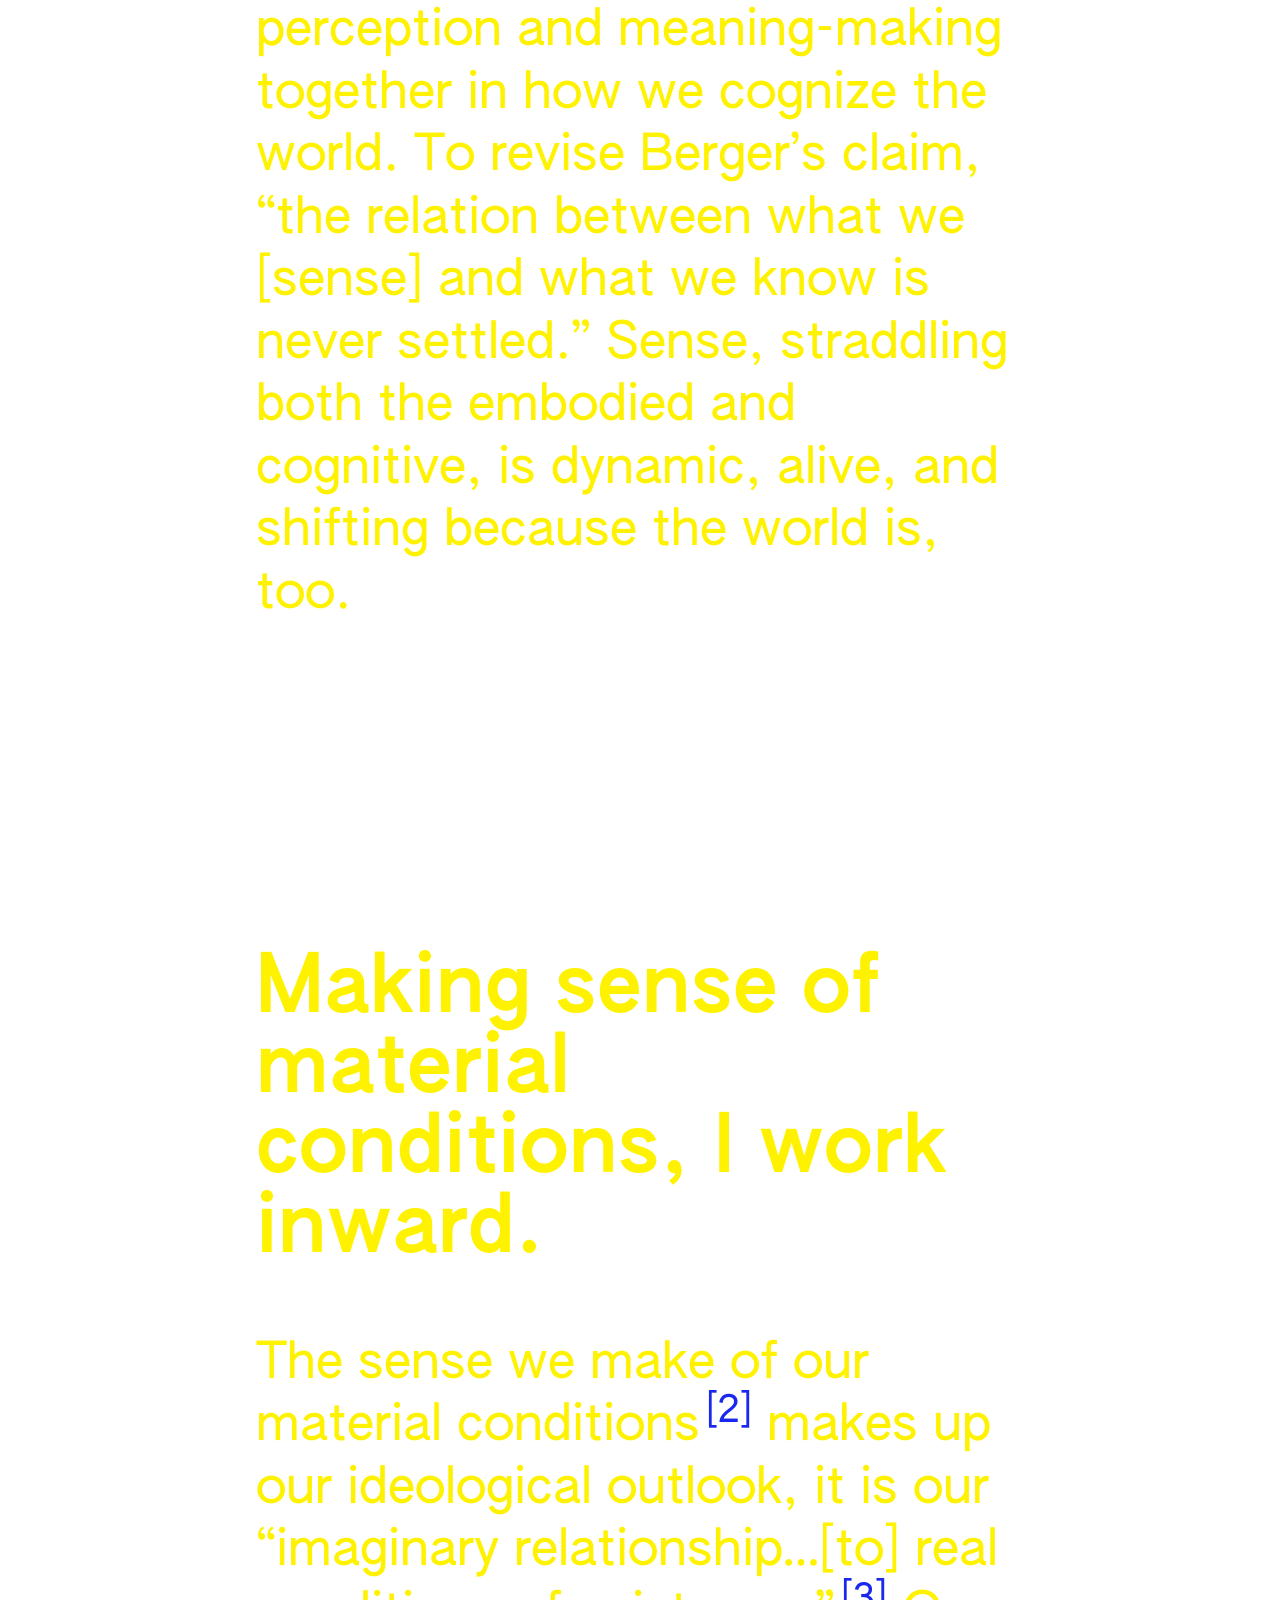
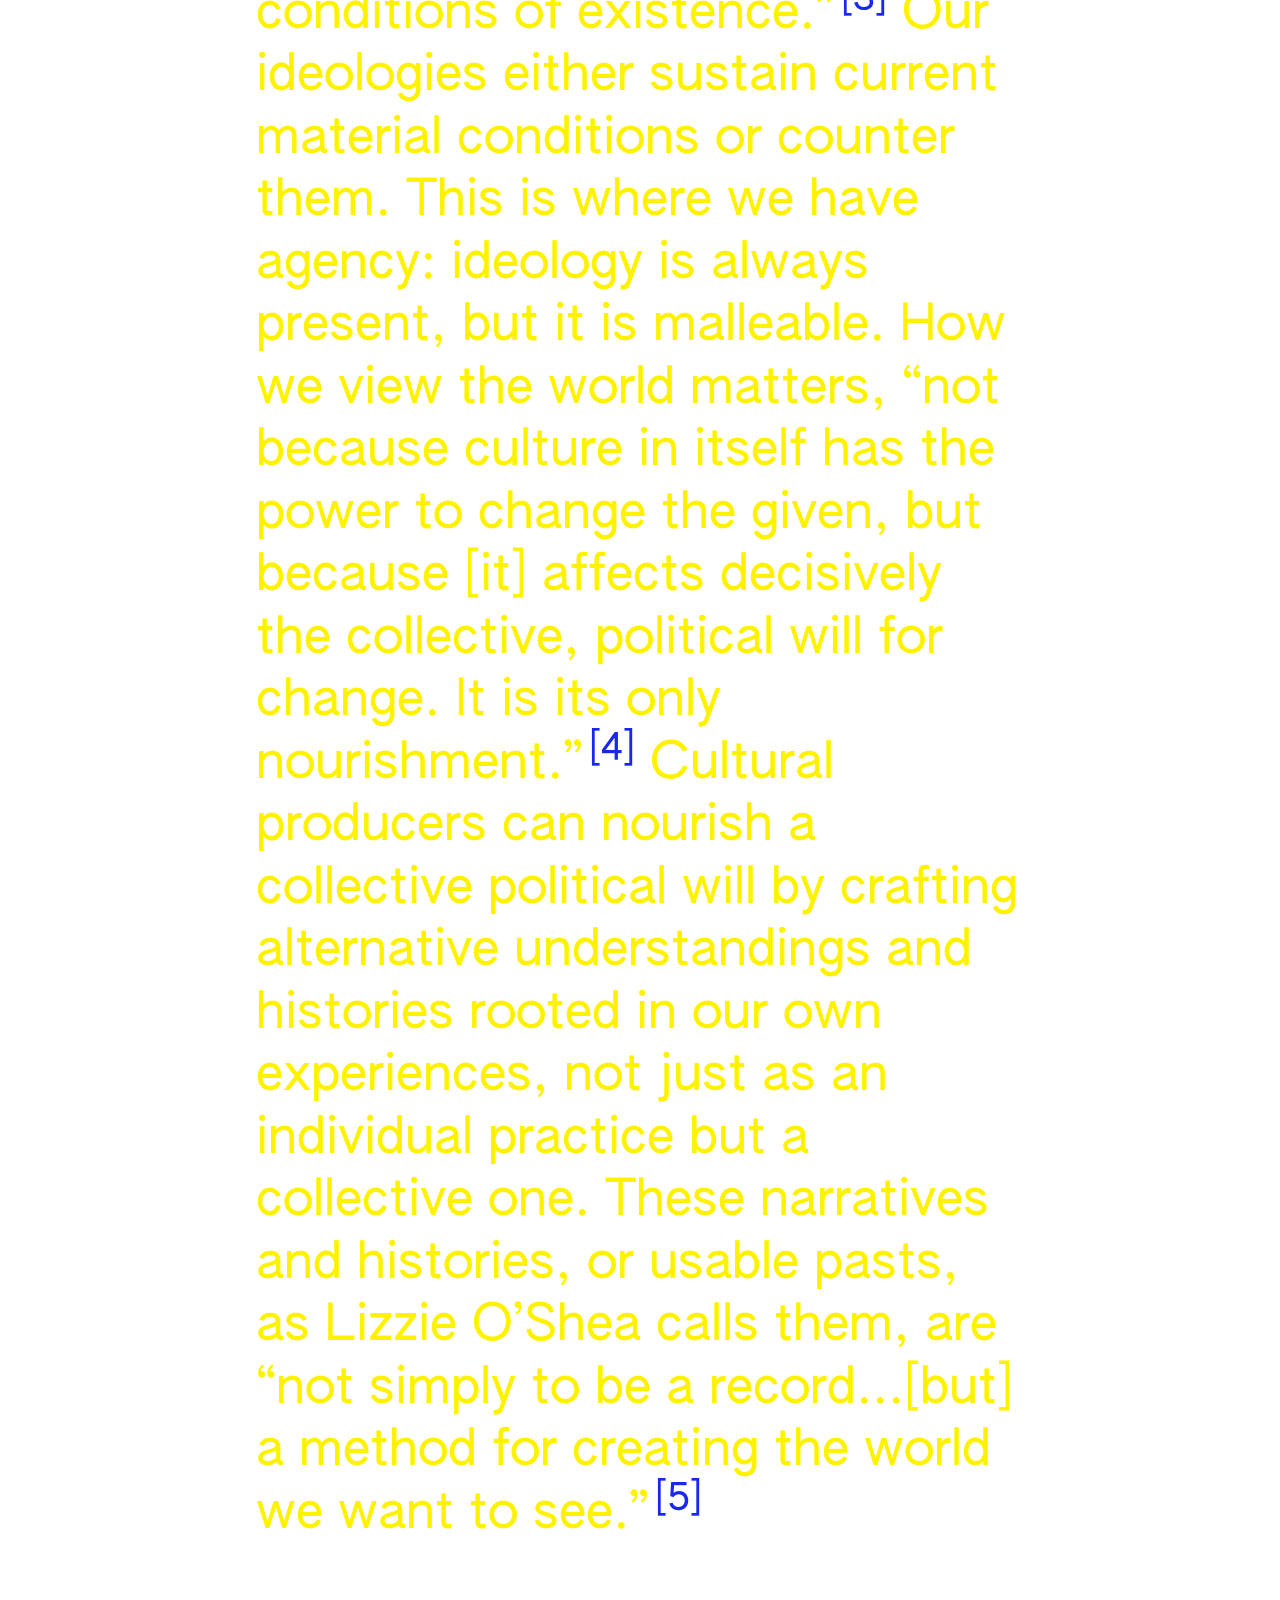
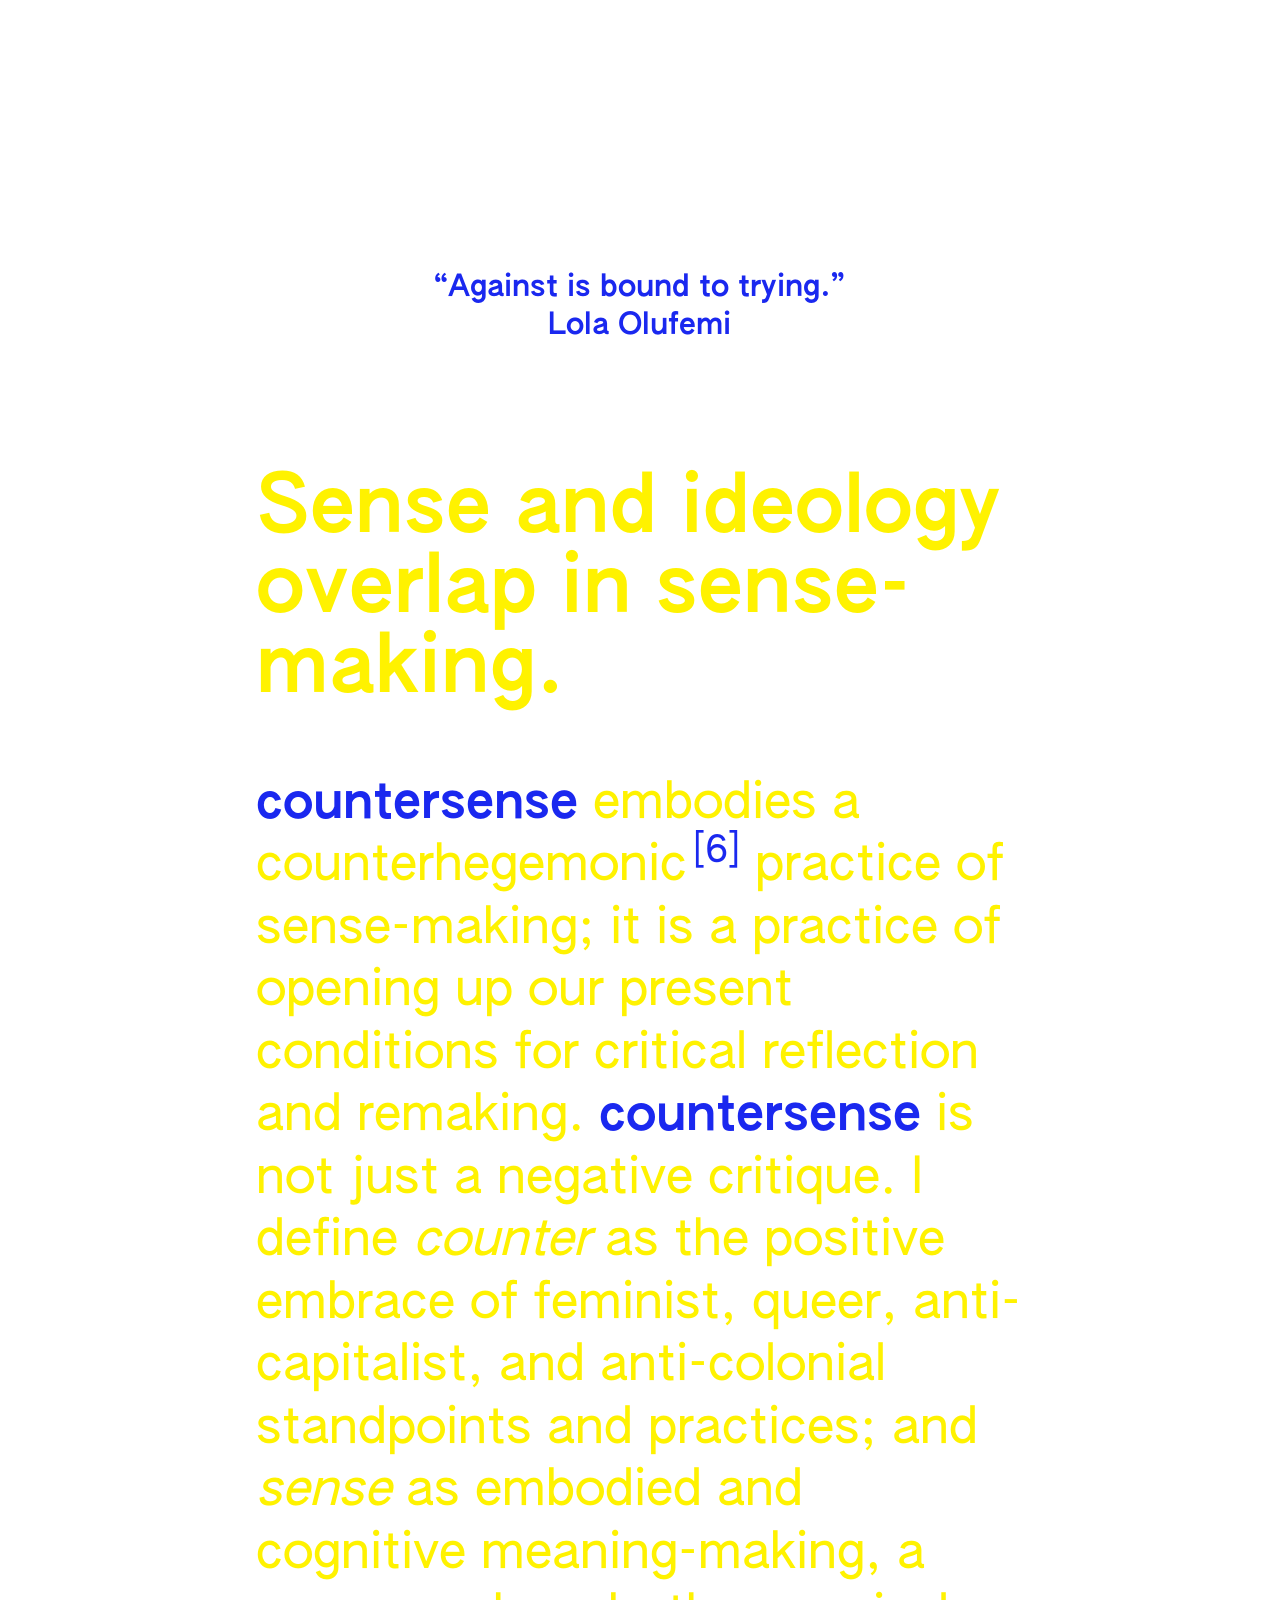
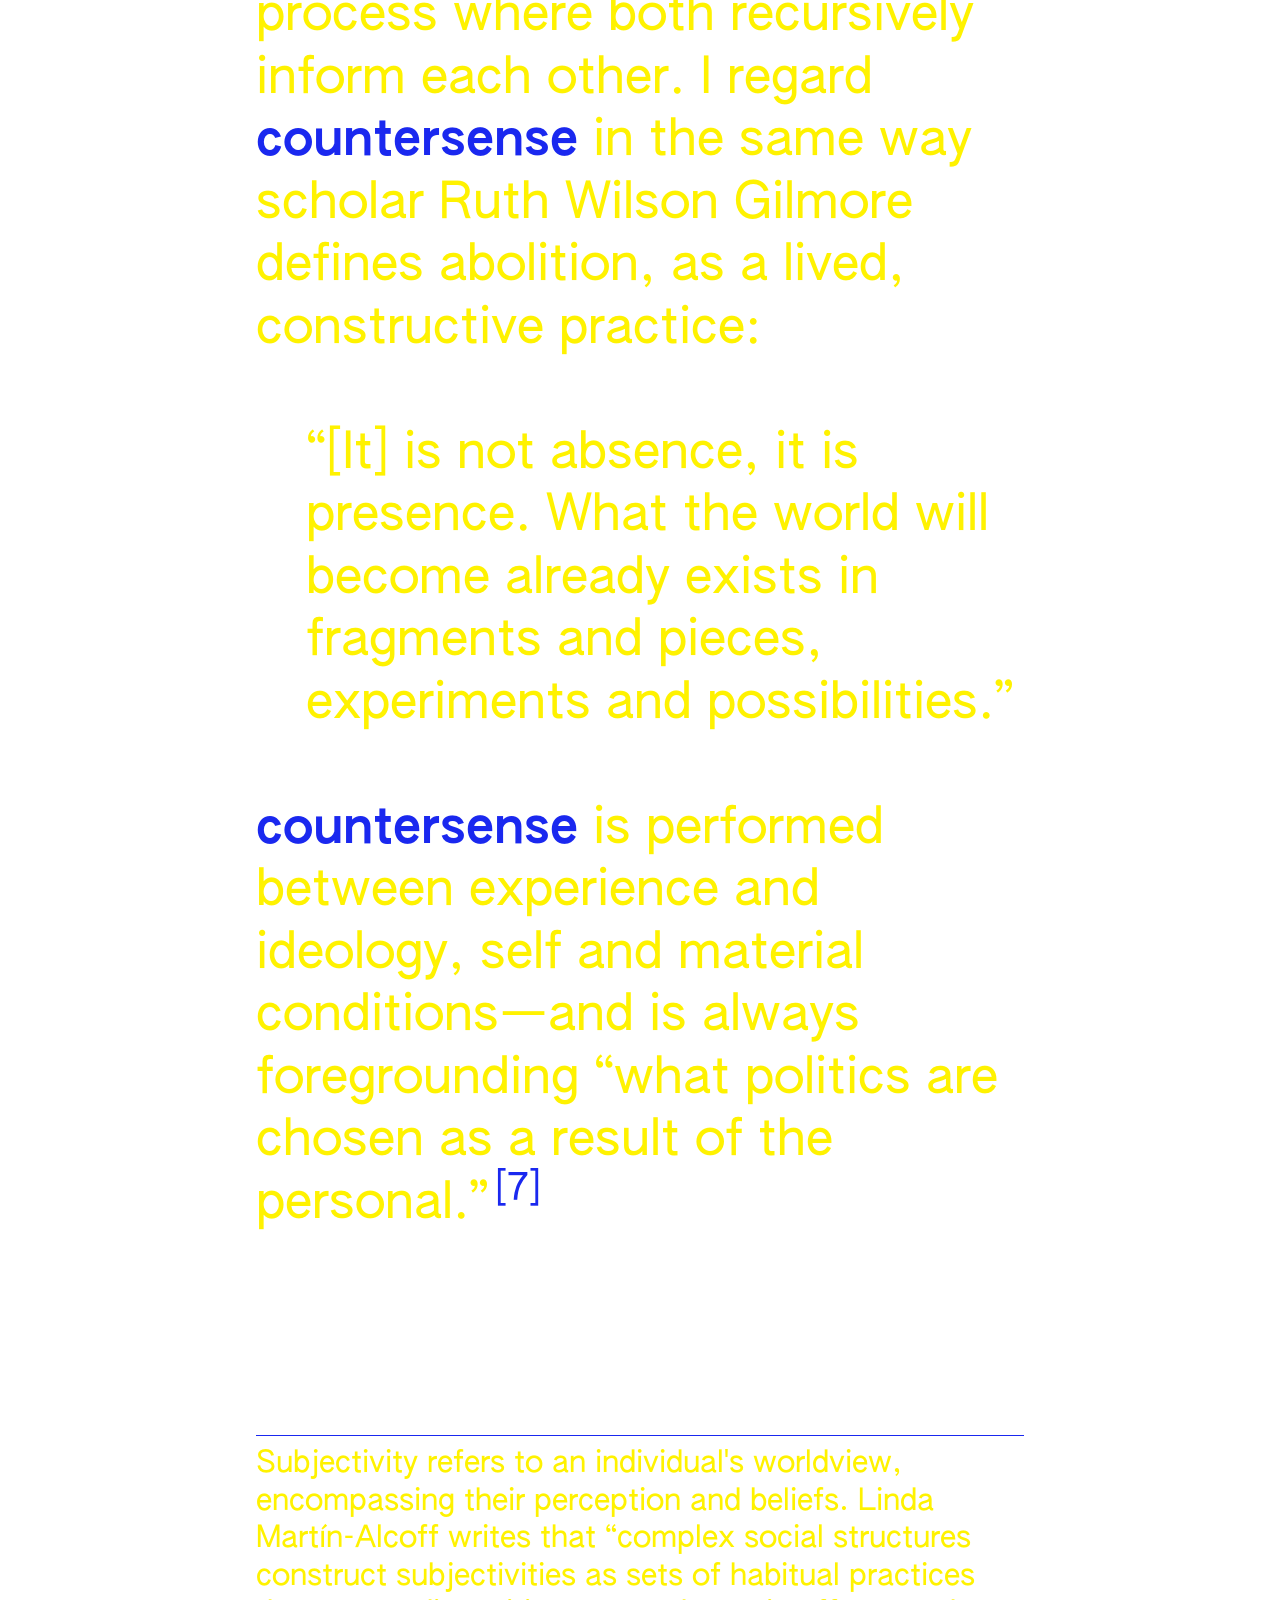
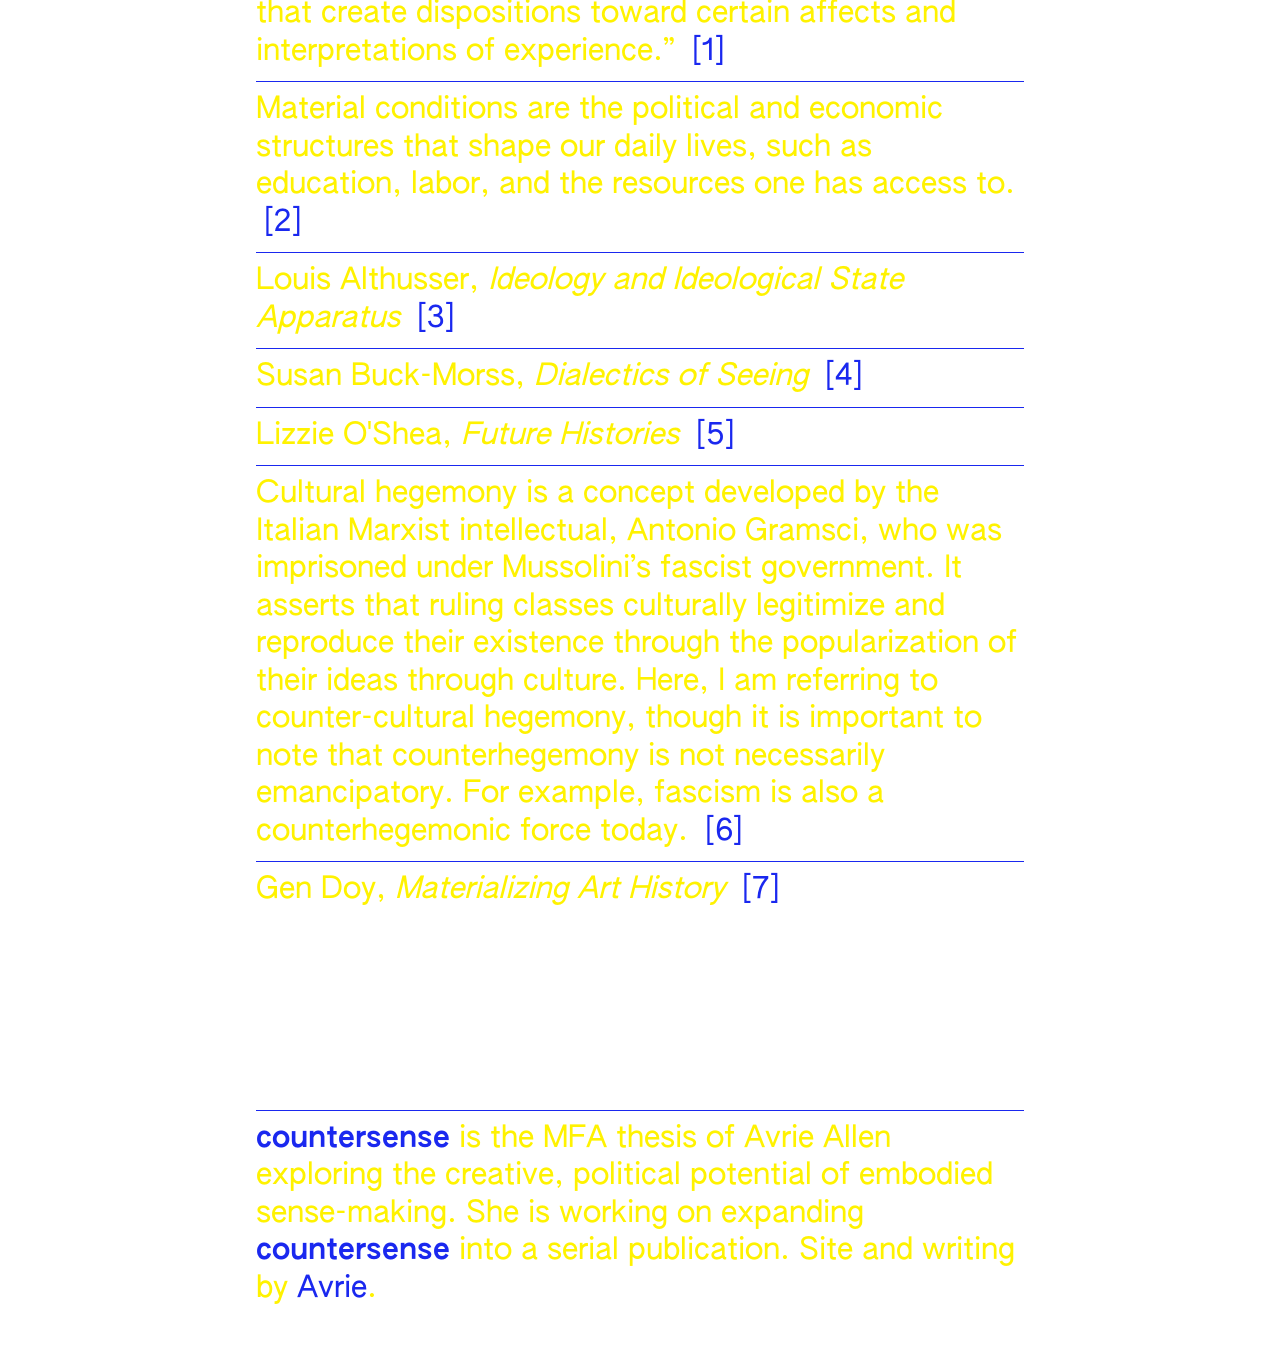
==== commit d9fc8fc8: "update" ====
--- a/index.html
+++ b/index.html
@@ -6,7 +6,9 @@
   <title>countersense</title>
   <link rel="stylesheet" href="./resources/index.css" />
   <link rel="icon" type="image/x-icon" href="./resources/favicon.png">
-  <meta property="og:image" content="URL_HERE">
+  <meta property="og:image" content="https://www.countersense.world/resources/preview.png" />
+  <meta property="og:title" content="countersense" />
+  <meta property="og:description" content="countersense embodies a creative practice of counterhegemonic sense-making." />
 </head>
 
 <body>
@@ -43,7 +45,7 @@
         
         <div class="gap">
         <span class="heading">
-        Starting from the self, with embodied experience, I work outwards. 
+        Starting from the self, with embodied experience, I work outward. 
         </span>
         <br><br>
         Our bodily senses open up the world to us; they are the foundation of all experience and consciousness. While foundational, sense goes beyond embodiment. I see sense as a duality, as embodied perception and meaning-making together in how we cognize the world. To revise Berger’s claim, “the relation between what we [sense] and what we know is never settled.” Sense, straddling both the embodied and cognitive, is dynamic, alive, and shifting because the world is, too.
@@ -51,7 +53,7 @@
         <br><br>
         <div>
         <span class="heading">
-        Making sense of material conditions, I work inwards. 
+        Making sense of material conditions, I work inward. 
         </span>
         <br><br>
         The sense we make of our material conditions<a href="#fn-two" id="ref-two" class="fn-ref"></a> makes up our ideological outlook, it is our “imaginary relationship…[to] real conditions of existence.”<a href="#fn-three" id="ref-three" class="fn-ref"></a> Our ideologies either sustain current material conditions or counter them. This is where we have agency: ideology is always present, but it is malleable. How we view the world matters, “not because culture in itself has the power to change the given, but because [it] affects decisively the collective, political will for change. It is its only nourishment.”<a href="#fn-four" id="ref-four" class="fn-ref"></a> Cultural producers can nourish a collective political will by crafting alternative understandings and histories rooted in our own experiences, not just as an individual practice but a collective one. These narratives and histories, or usable pasts, as Lizzie O’Shea calls them, are “not simply to be a record...[but] a method for creating the world we want to see.”<a href="#fn-five" id="ref-five" class="fn-ref"></a> 
--- a/resources/index.css
+++ b/resources/index.css
@@ -77,7 +77,7 @@
 }
 
 a:hover {
-    color: #f04923;
+    color: #fff200;
 }
 
 ul {
@@ -96,7 +96,7 @@
 }
 
 .fn-ref:hover {
-    color: #f04923;
+    color: #fff200;
 }
 
 /* counter */
@@ -112,7 +112,7 @@
 }
 
 .fn-back:hover {
-    color: #f04923;
+    color: #fff200;
 }
 
 .footnotes-list {
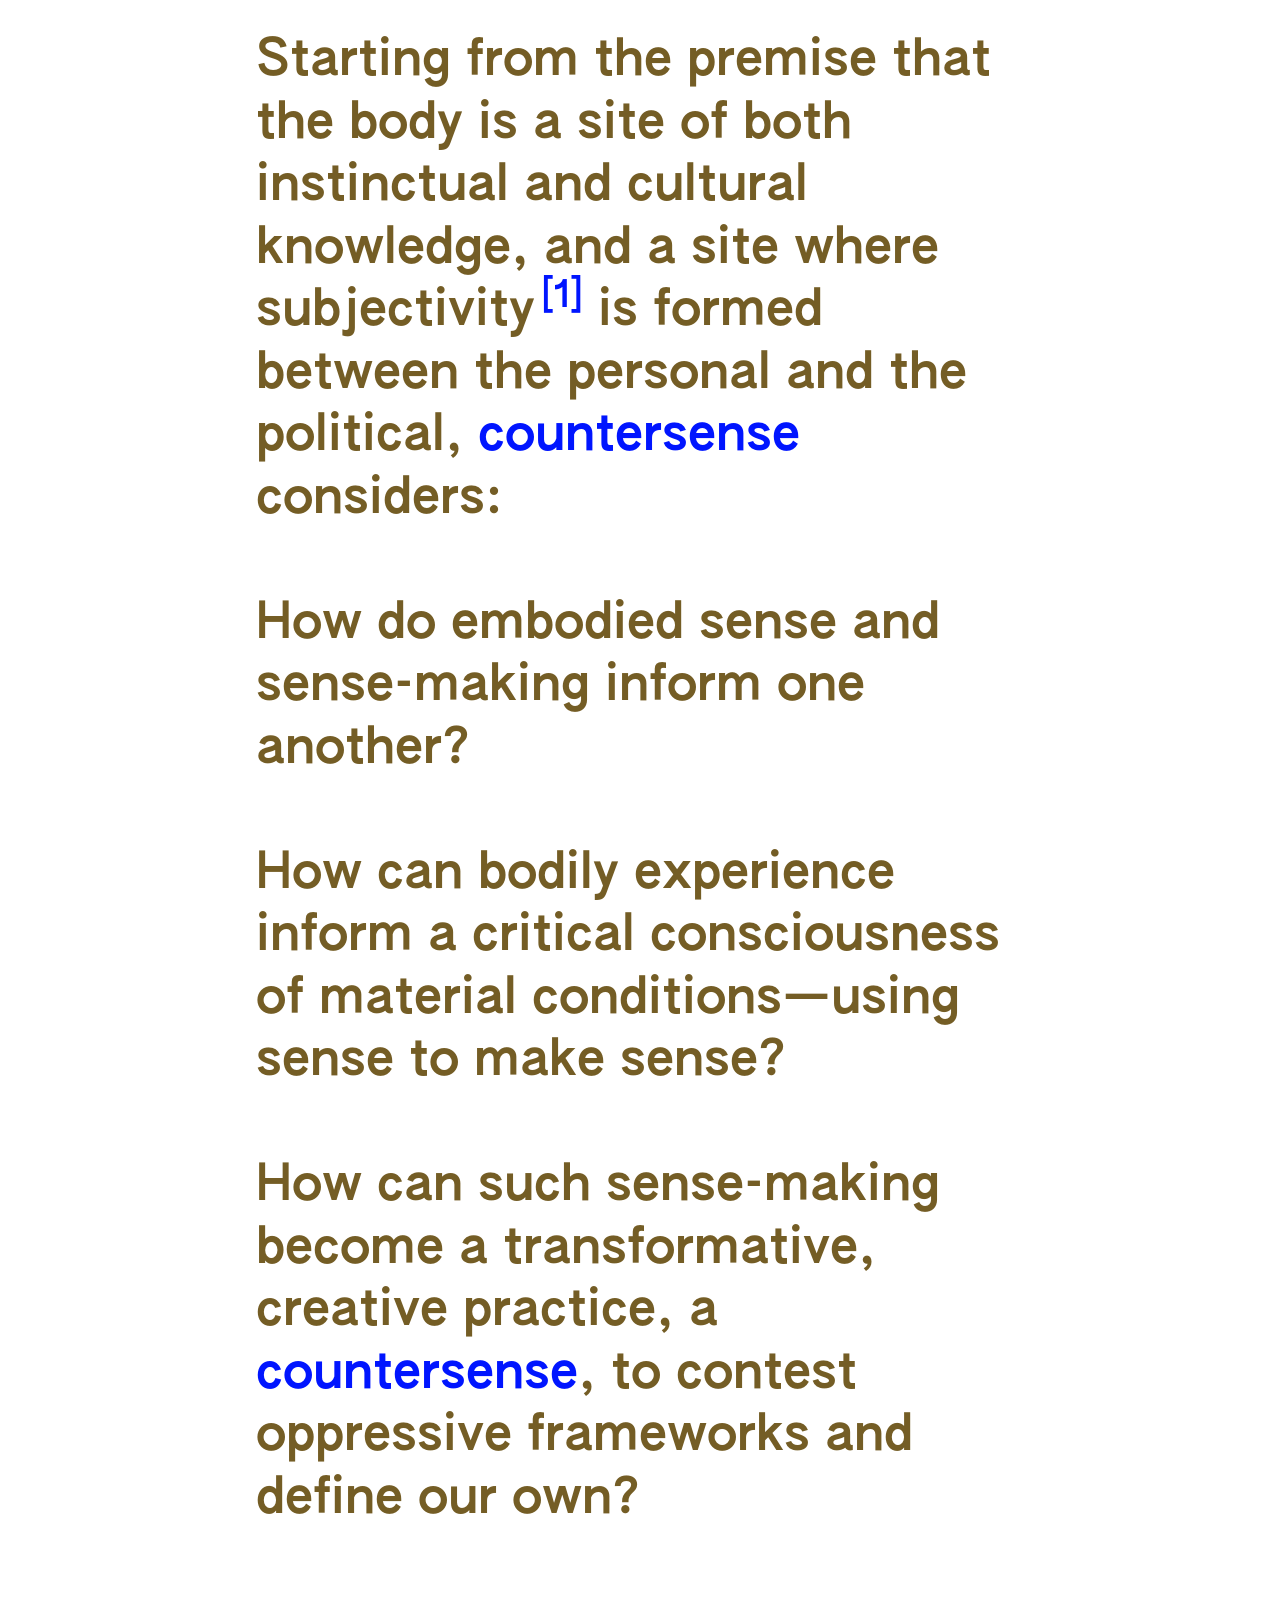
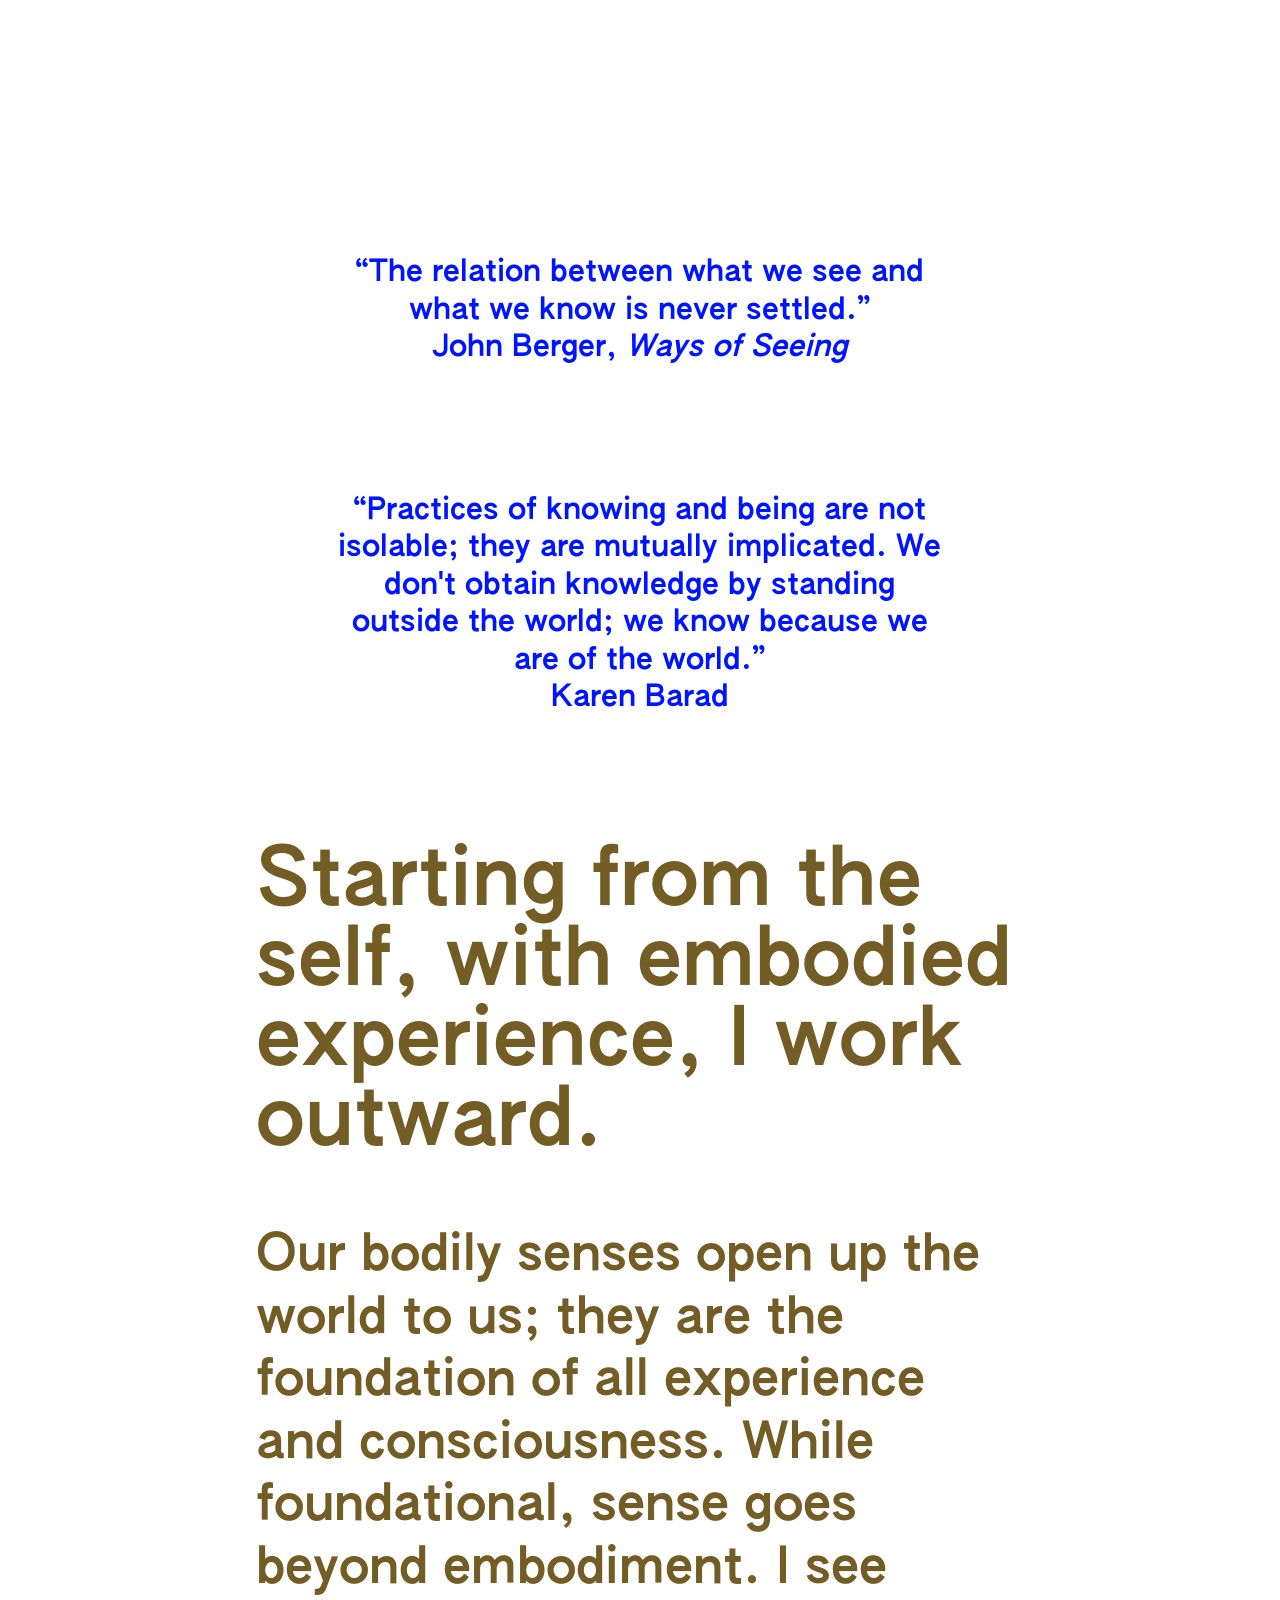
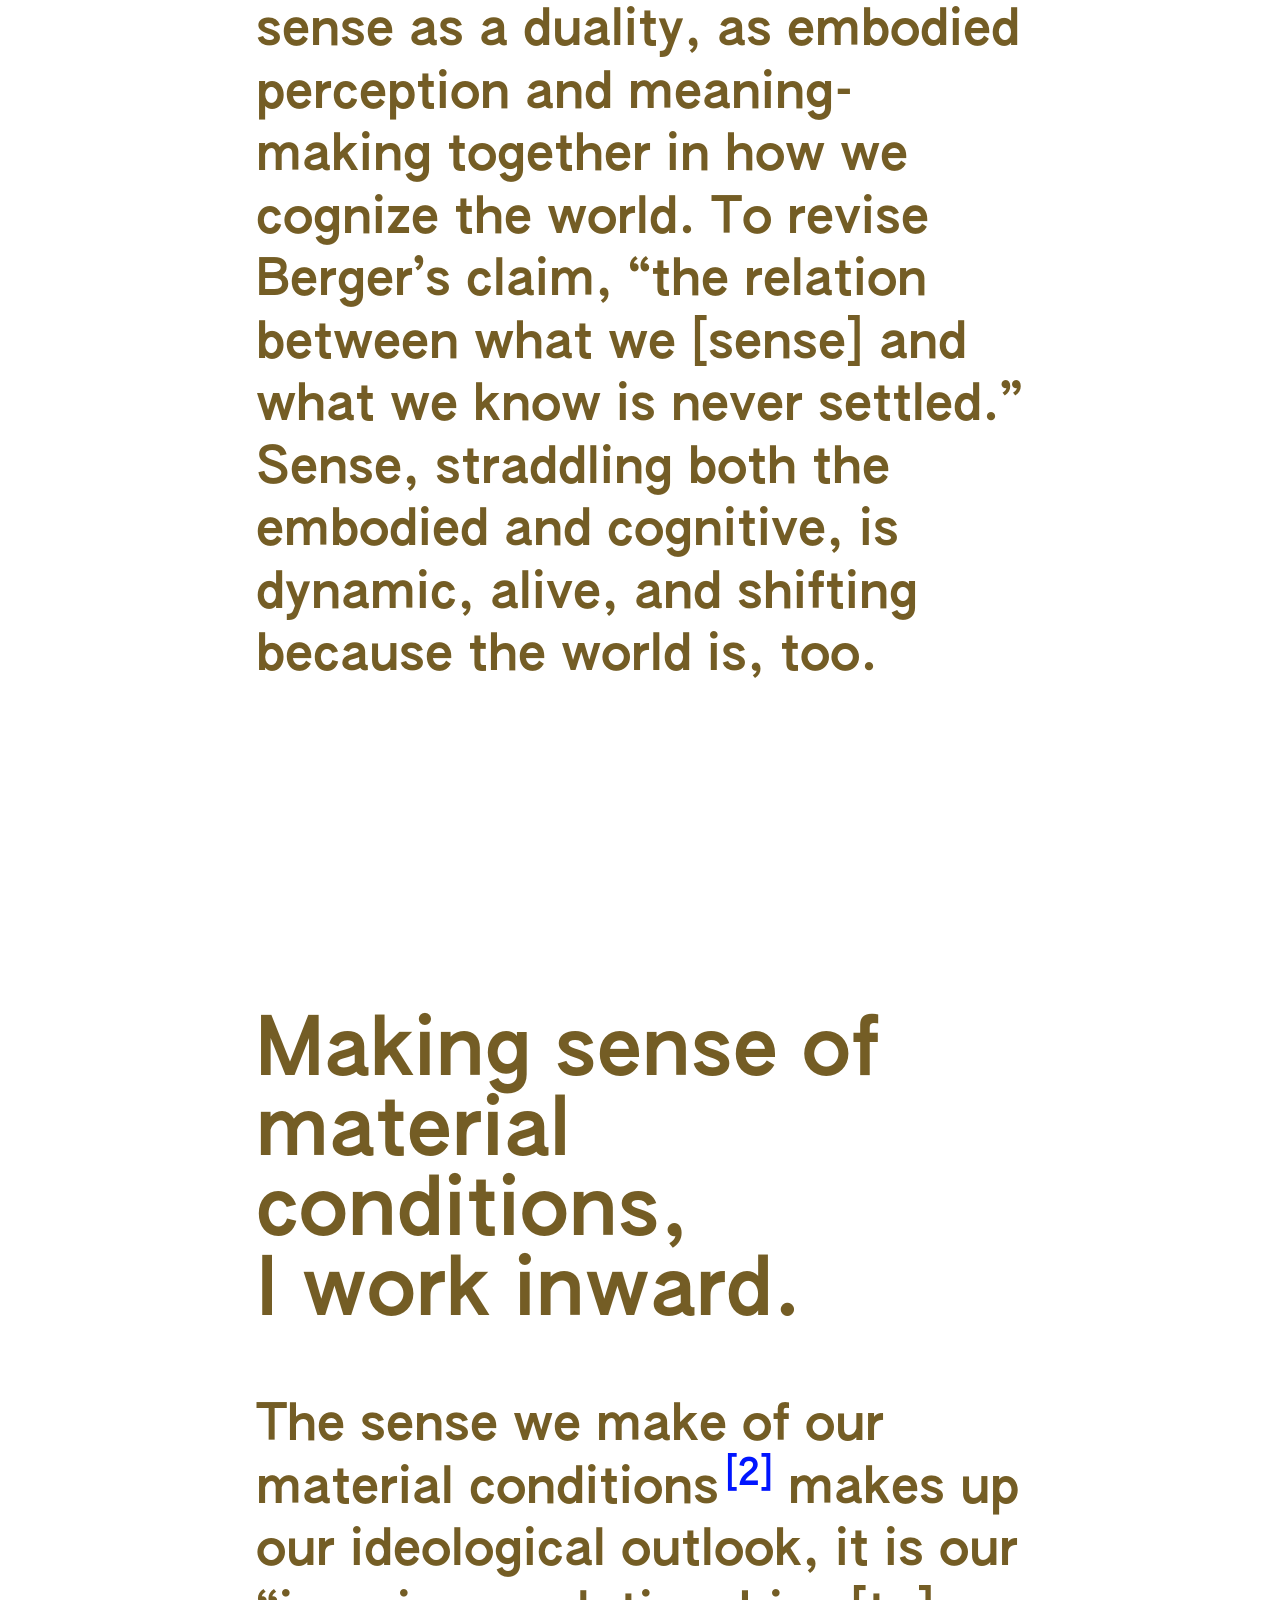
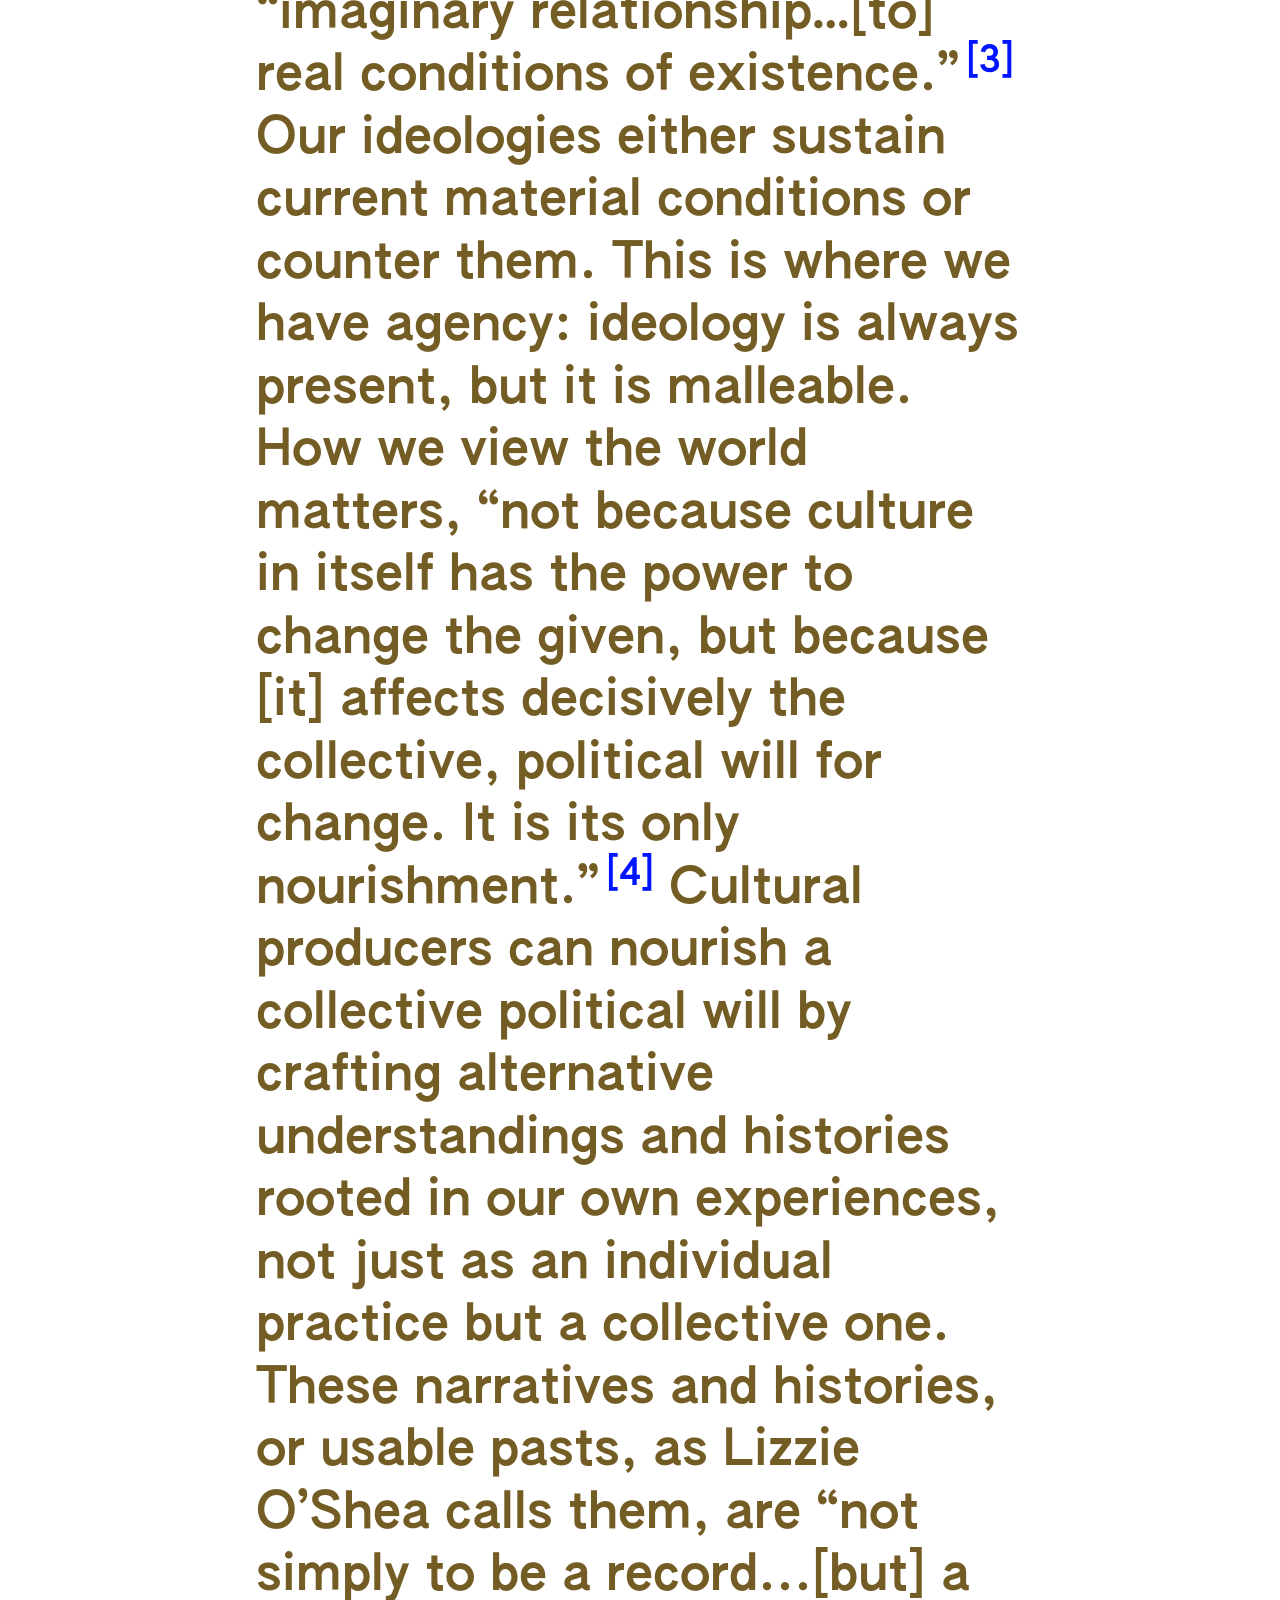
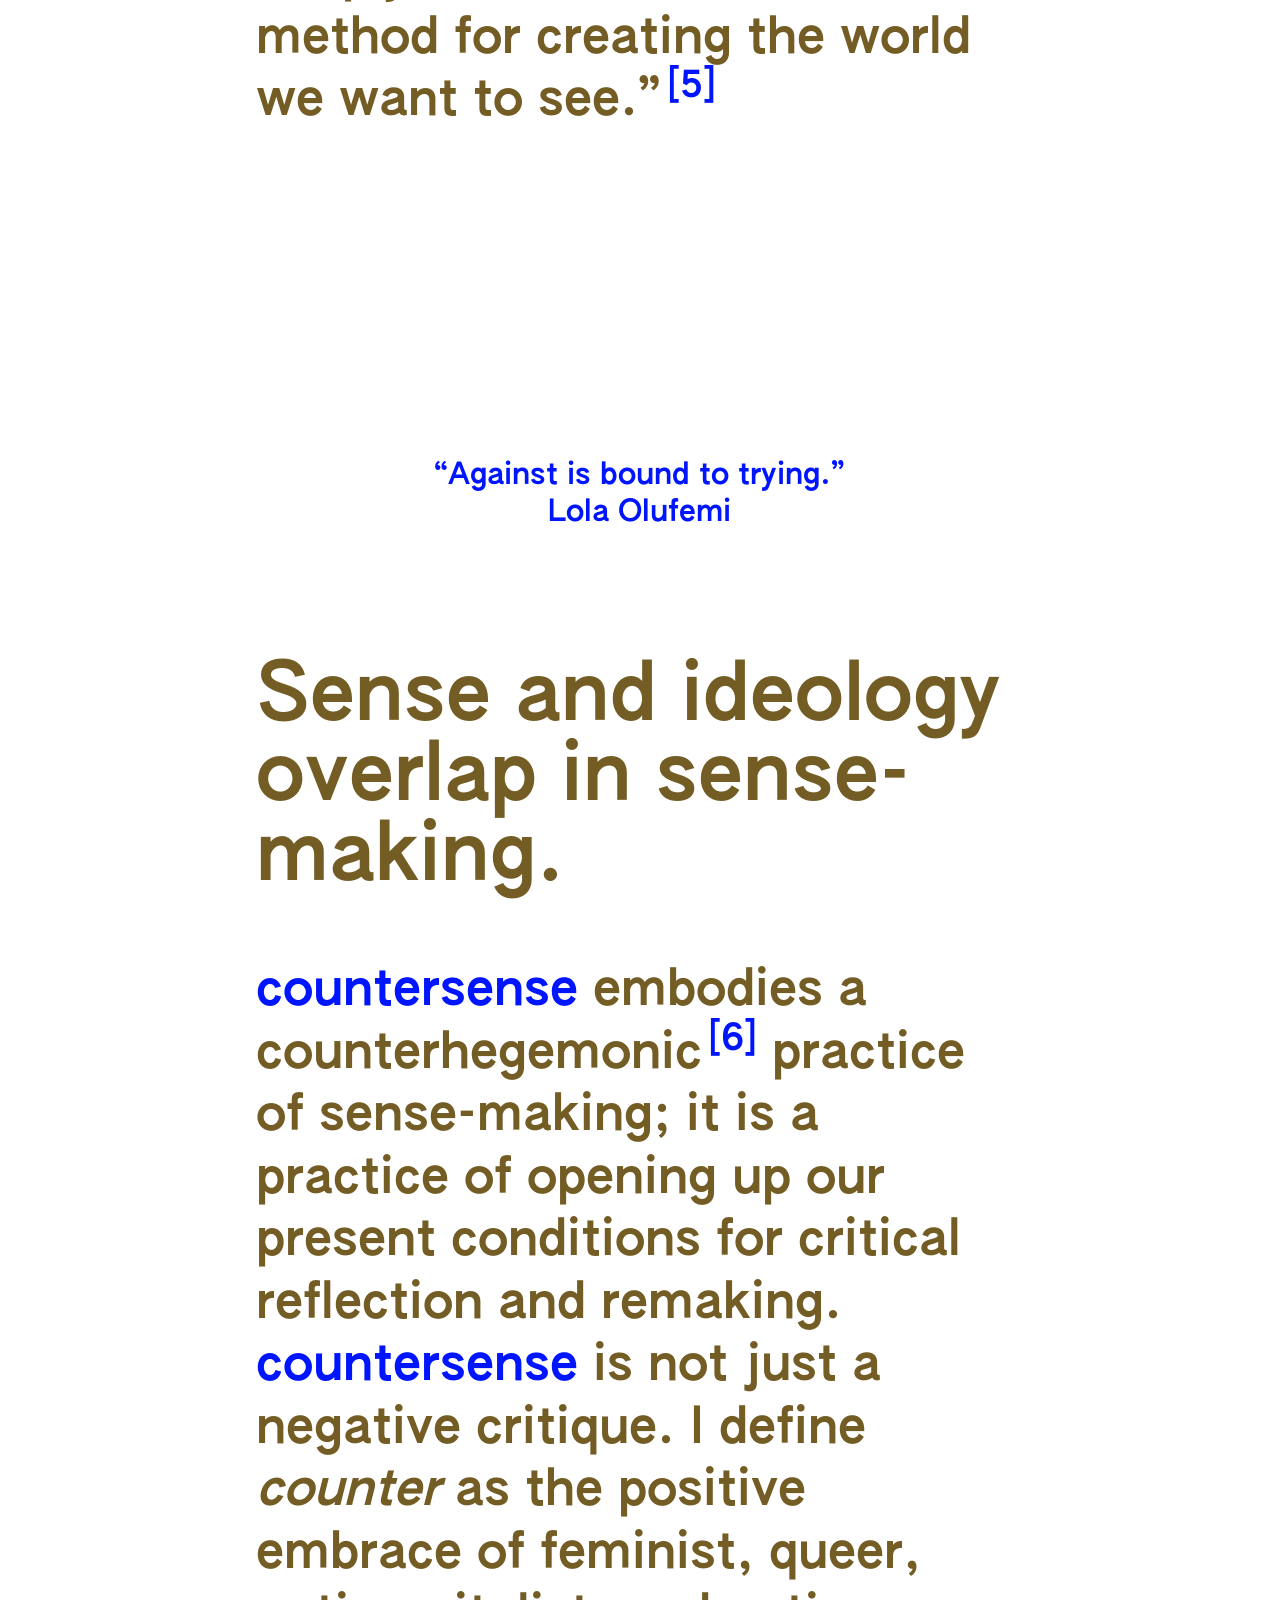
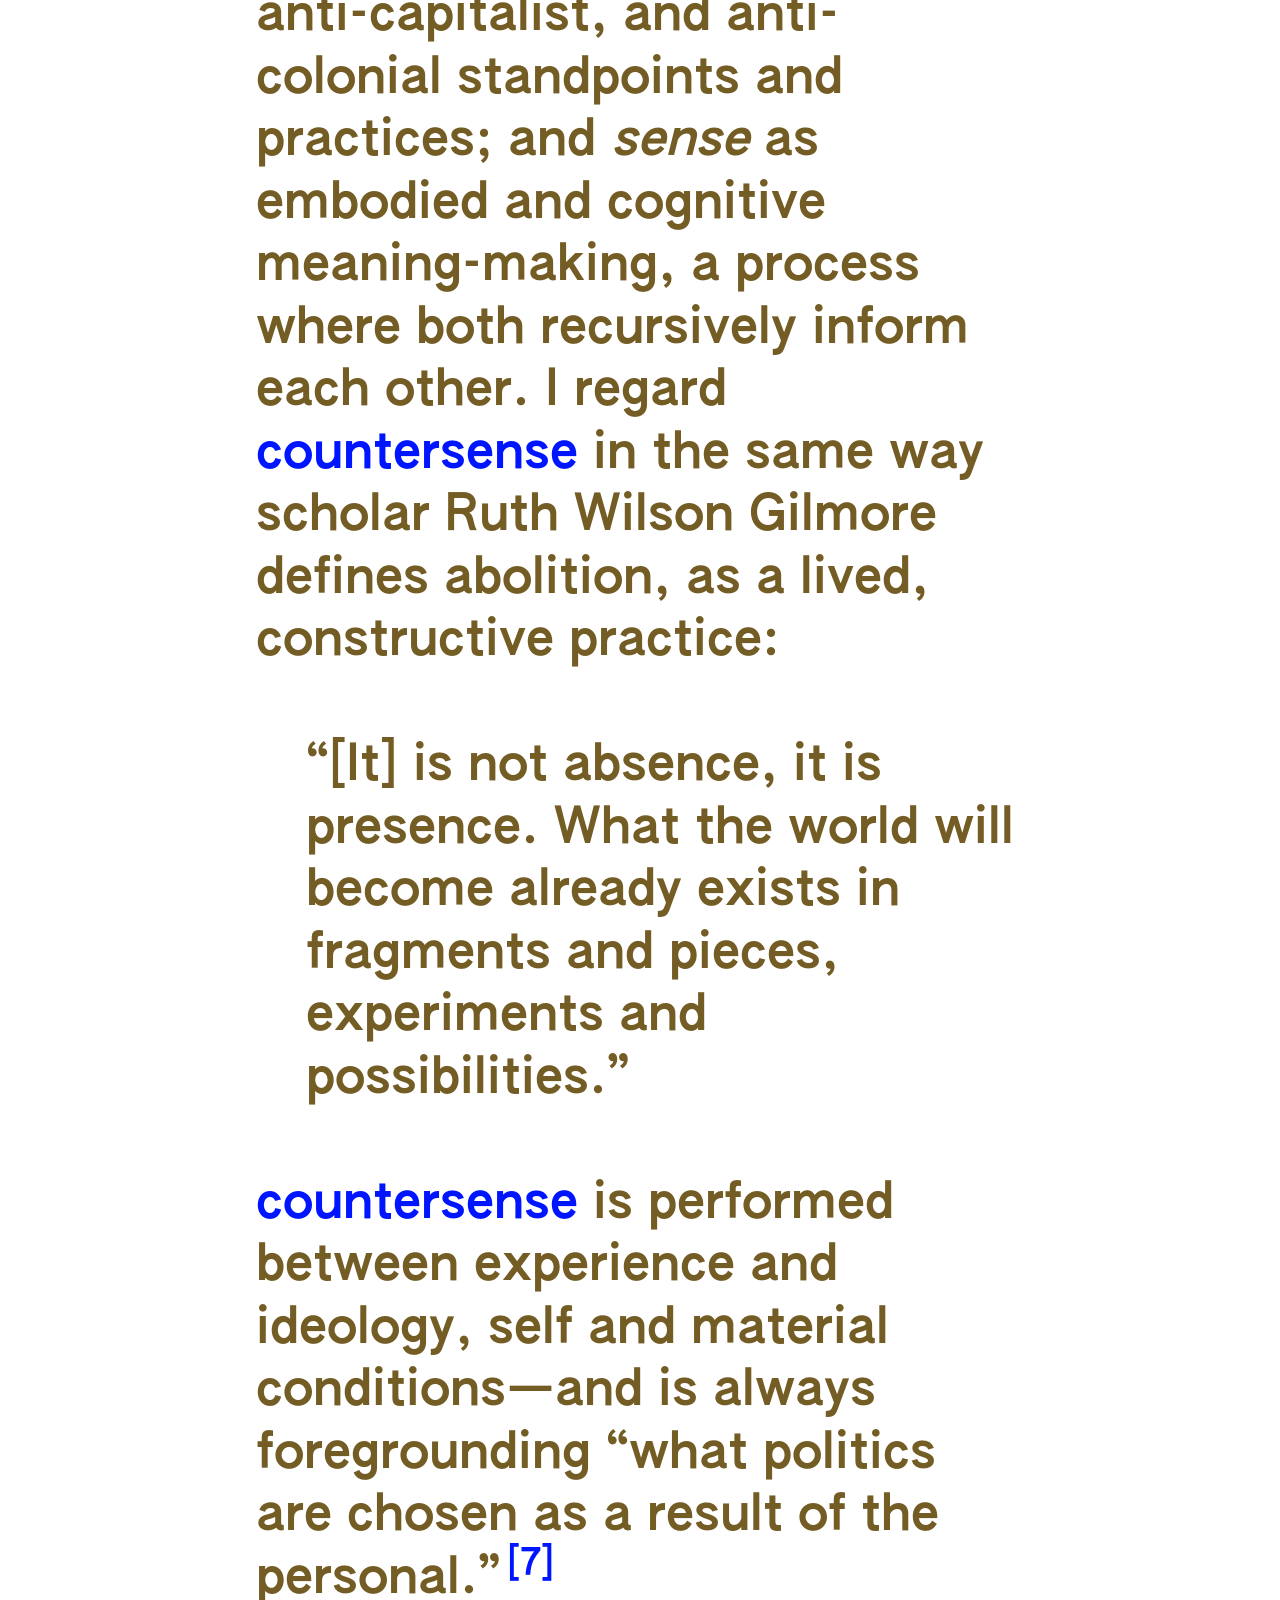
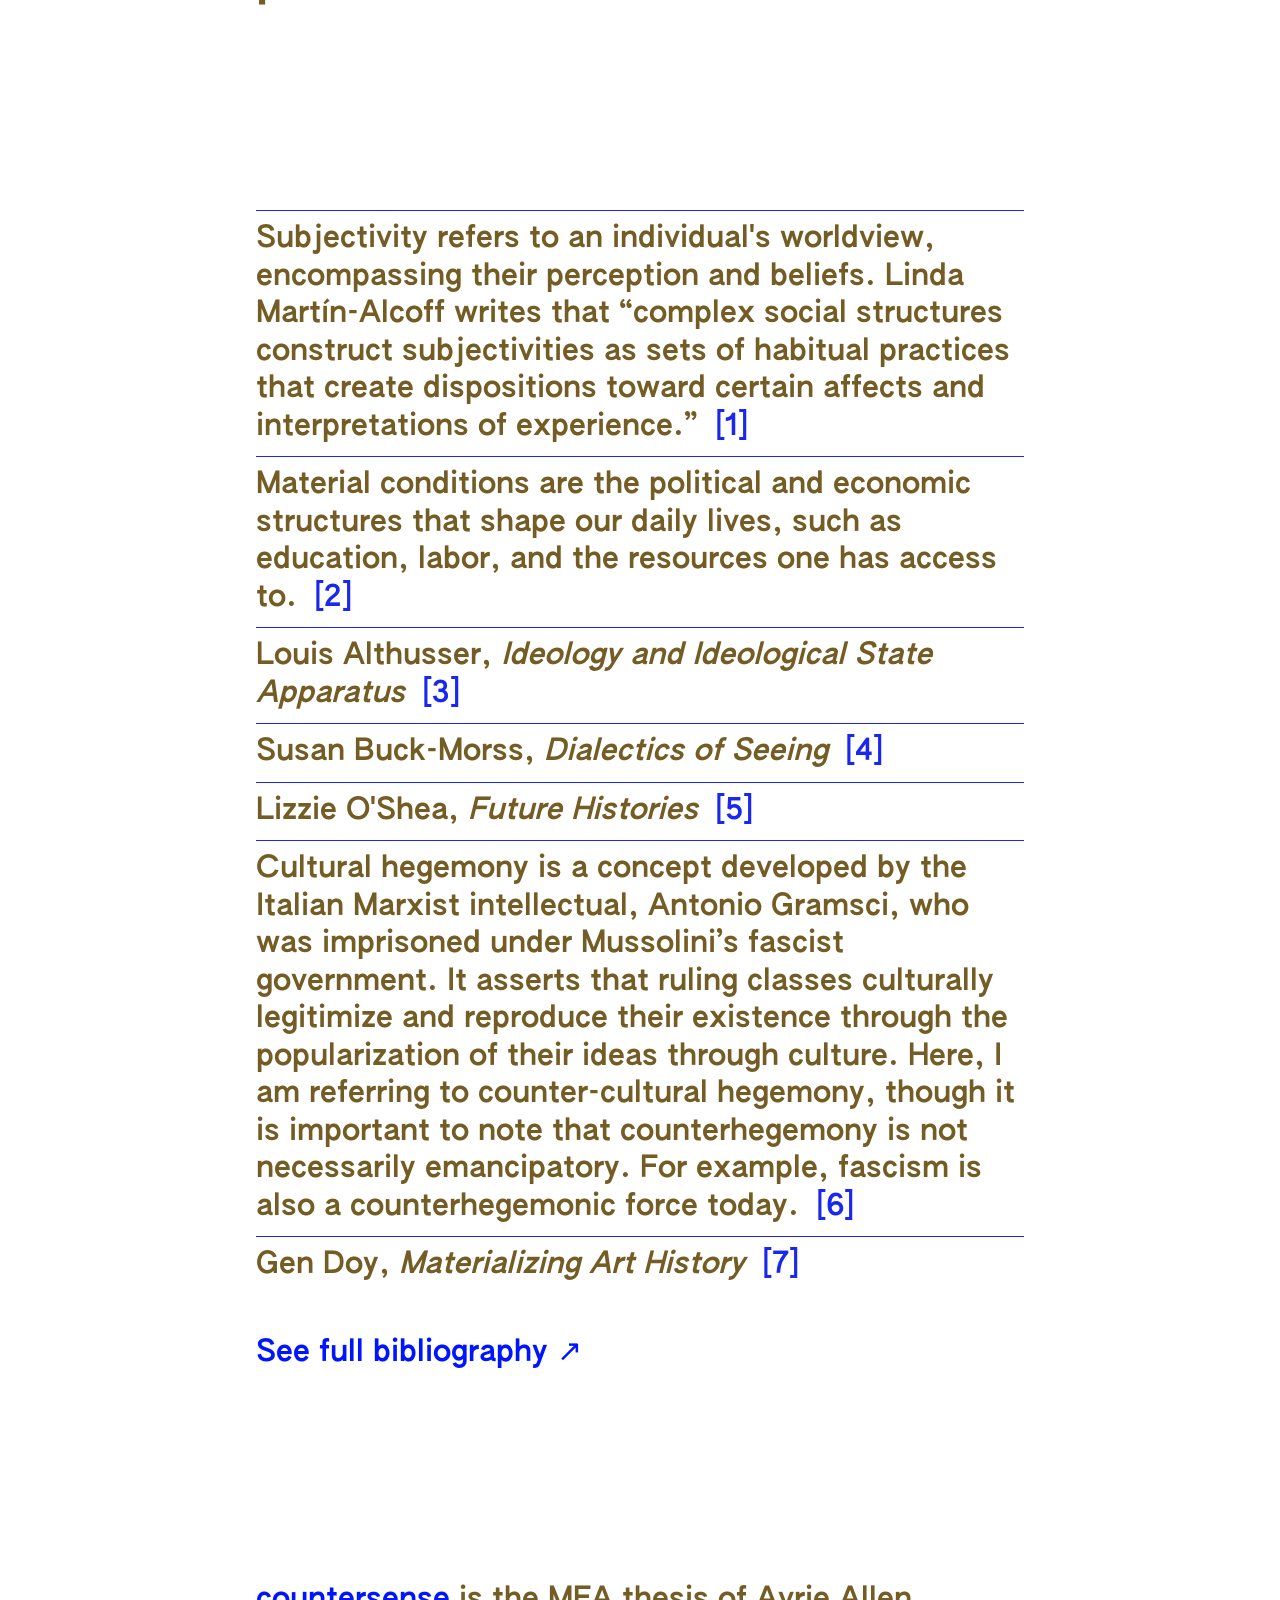
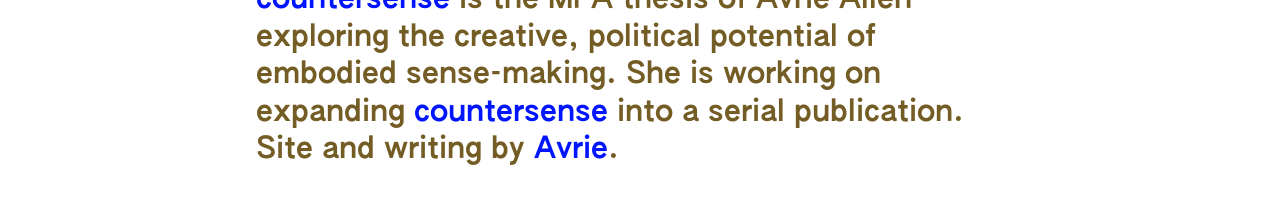
==== commit d019ae5a: "update" ====
--- a/index.html
+++ b/index.html
@@ -12,6 +12,7 @@
 </head>
 
 <body>
+<div class="dot"></div>
 <section>
         <div class=gap>
         Starting from the premise that the body is a site of both instinctual and cultural knowledge, and a site where subjectivity<a href="#fn-one" id="ref-one" class="fn-ref"></a> is formed between the personal and the political, <span class="bold">countersense</span> considers: 
@@ -53,7 +54,7 @@
         <br><br>
         <div>
         <span class="heading">
-        Making sense of material conditions, I work inward. 
+        Making sense of material conditions,<br>I work inward. 
         </span>
         <br><br>
         The sense we make of our material conditions<a href="#fn-two" id="ref-two" class="fn-ref"></a> makes up our ideological outlook, it is our “imaginary relationship…[to] real conditions of existence.”<a href="#fn-three" id="ref-three" class="fn-ref"></a> Our ideologies either sustain current material conditions or counter them. This is where we have agency: ideology is always present, but it is malleable. How we view the world matters, “not because culture in itself has the power to change the given, but because [it] affects decisively the collective, political will for change. It is its only nourishment.”<a href="#fn-four" id="ref-four" class="fn-ref"></a> Cultural producers can nourish a collective political will by crafting alternative understandings and histories rooted in our own experiences, not just as an individual practice but a collective one. These narratives and histories, or usable pasts, as Lizzie O’Shea calls them, are “not simply to be a record...[but] a method for creating the world we want to see.”<a href="#fn-five" id="ref-five" class="fn-ref"></a> 
@@ -125,8 +126,9 @@
 
     </ul>
 </section>
+<div id="bib"><a href="./bibliography.html">See full bibliography ↗</a></div>
 <div id="credits">
-<span class="bold">countersense</span> is the MFA thesis of Avrie Allen exploring the creative, political potential of embodied sense-making. She is working on expanding <span class="bold">countersense</span> into a serial publication.
+<span class="bold"><a href="https://digitalcommons.risd.edu/masterstheses/1639/" target="blank">countersense</a></span> is the MFA thesis of Avrie Allen exploring the creative, political potential of embodied sense-making. She is working on expanding <span class="bold">countersense</span> into a serial publication.
     Site and writing by <a href="https://www.avrie.world" target="_blank">Avrie</a>.</div>
 <video id="background-video" src="./resources/yellow_1.mp4" autoplay loop muted playsinline></video>
 
--- a/resources/index.css
+++ b/resources/index.css
@@ -18,7 +18,7 @@
 }
 
 body {
-    font-family: "Authentic";
+    font-family: "Authentic Bold";
     font-size: 50px;
     line-height: 1.25;
     width: 60vw;
@@ -30,7 +30,7 @@
 
 .bold {
     font-family: "Authentic Bold", sans-serif;
-    color: rgb(26, 40, 239);
+    color: rgb(0, 21, 255);
 }
 
 .gap {
@@ -40,7 +40,7 @@
 
 section, #credits {
     mix-blend-mode: color-dodge;
-    color: #fff200;
+    color: #745d25;
 }
 
 .indented-text {
@@ -48,8 +48,8 @@
 }
 
 .quote {
-    color: rgb(26, 40, 239);
-  font-family: "Authentic Bold", sans-serif;
+    color: rgb(0, 21, 255);
+    font-family: "Authentic Bold", sans-serif;
     font-size: 30px;
     text-align: center;
     width: 80%;
@@ -62,22 +62,29 @@
     line-height: 1;
 }
 
+#bib {
+    font-size: 30px;
+    margin-top: 50px;
+    margin-bottom: 50px;
+    color: rgb(0, 21, 255);
+    mix-blend-mode: color-dodge;
+}
+
 #credits {
     font-size: 30px;
     margin-top: 200px;
     margin-bottom: 50px;
-    border-top: 1px solid rgb(26, 40, 239);
-;
     padding-top: 10px;
 }
 
 a {
-    color: rgb(26, 40, 239);
+    color: rgb(0, 21, 255);
     text-decoration: none;
+    transition: .25s ease;
 }
 
 a:hover {
-    color: #fff200;
+    color: #745d25;
 }
 
 ul {
@@ -92,11 +99,11 @@
   vertical-align: super;
   line-height: 0;
   margin-left: 0.15em;
-color: rgb(26, 40, 239);
+    color: rgb(0, 21, 255);
 }
 
 .fn-ref:hover {
-    color: #fff200;
+    color: #745d25;
 }
 
 /* counter */
@@ -112,7 +119,7 @@
 }
 
 .fn-back:hover {
-    color: #fff200;
+    color: #745d25;
 }
 
 .footnotes-list {
@@ -123,7 +130,6 @@
 
 li {
     border-top: 1px solid rgb(26, 40, 239);
-;
     padding-top: 10px;
     margin-top: 10px;
 }
@@ -148,4 +154,8 @@
         font-size: 20px;
     }
 
+    #background-video {
+    top: 0;
+    left: -300px;
+}
 }
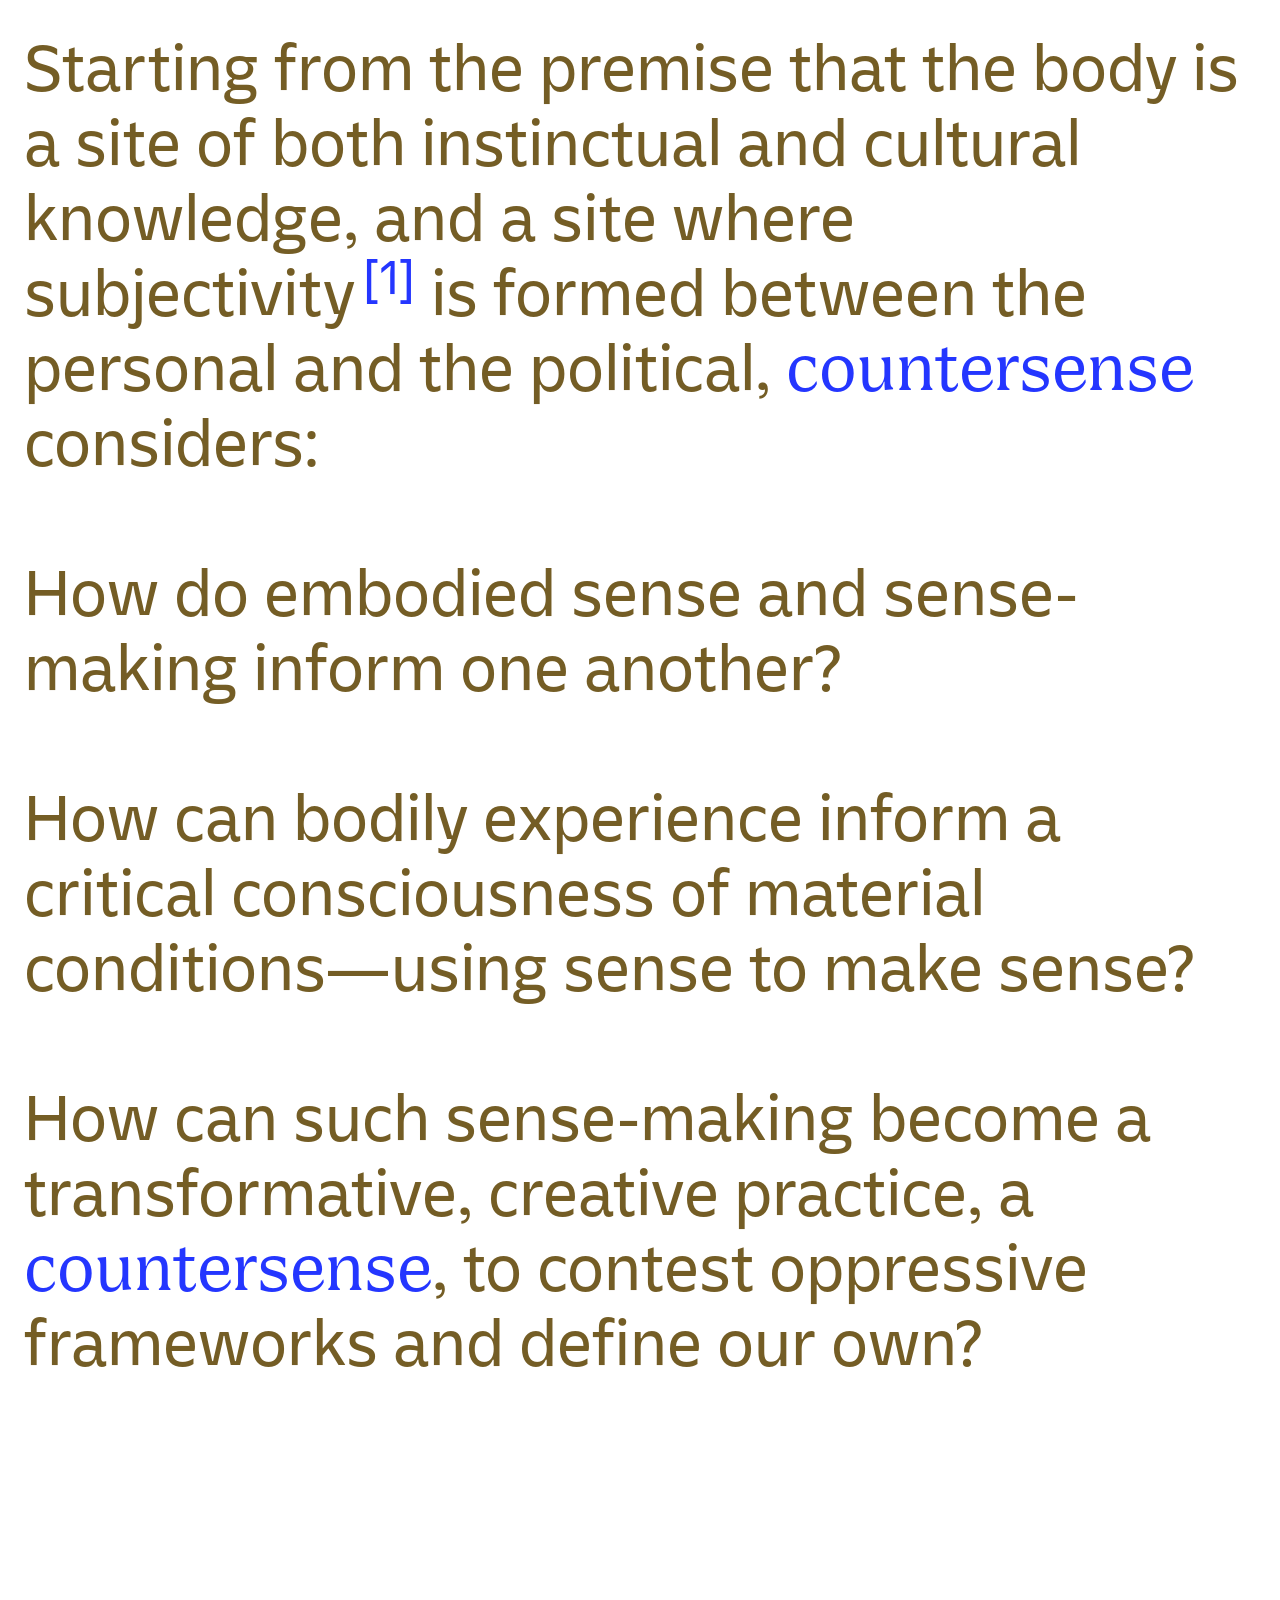
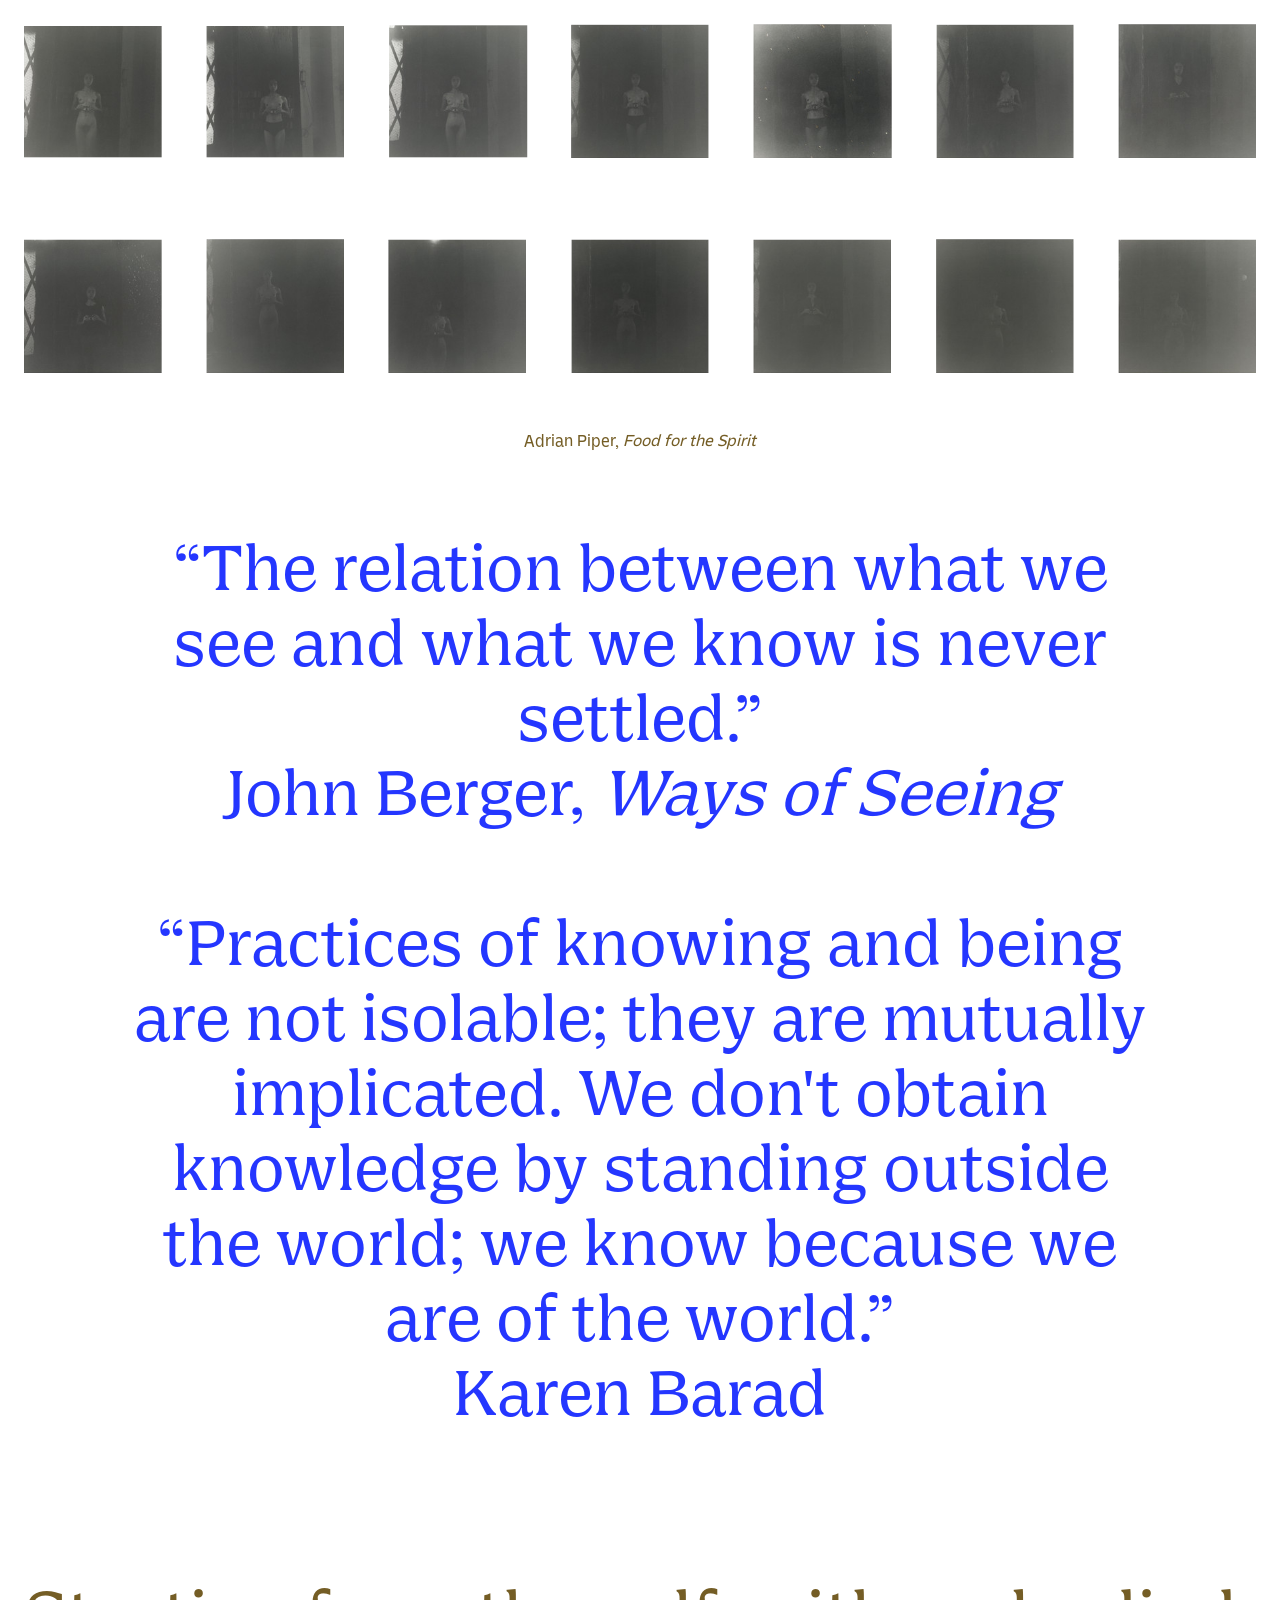
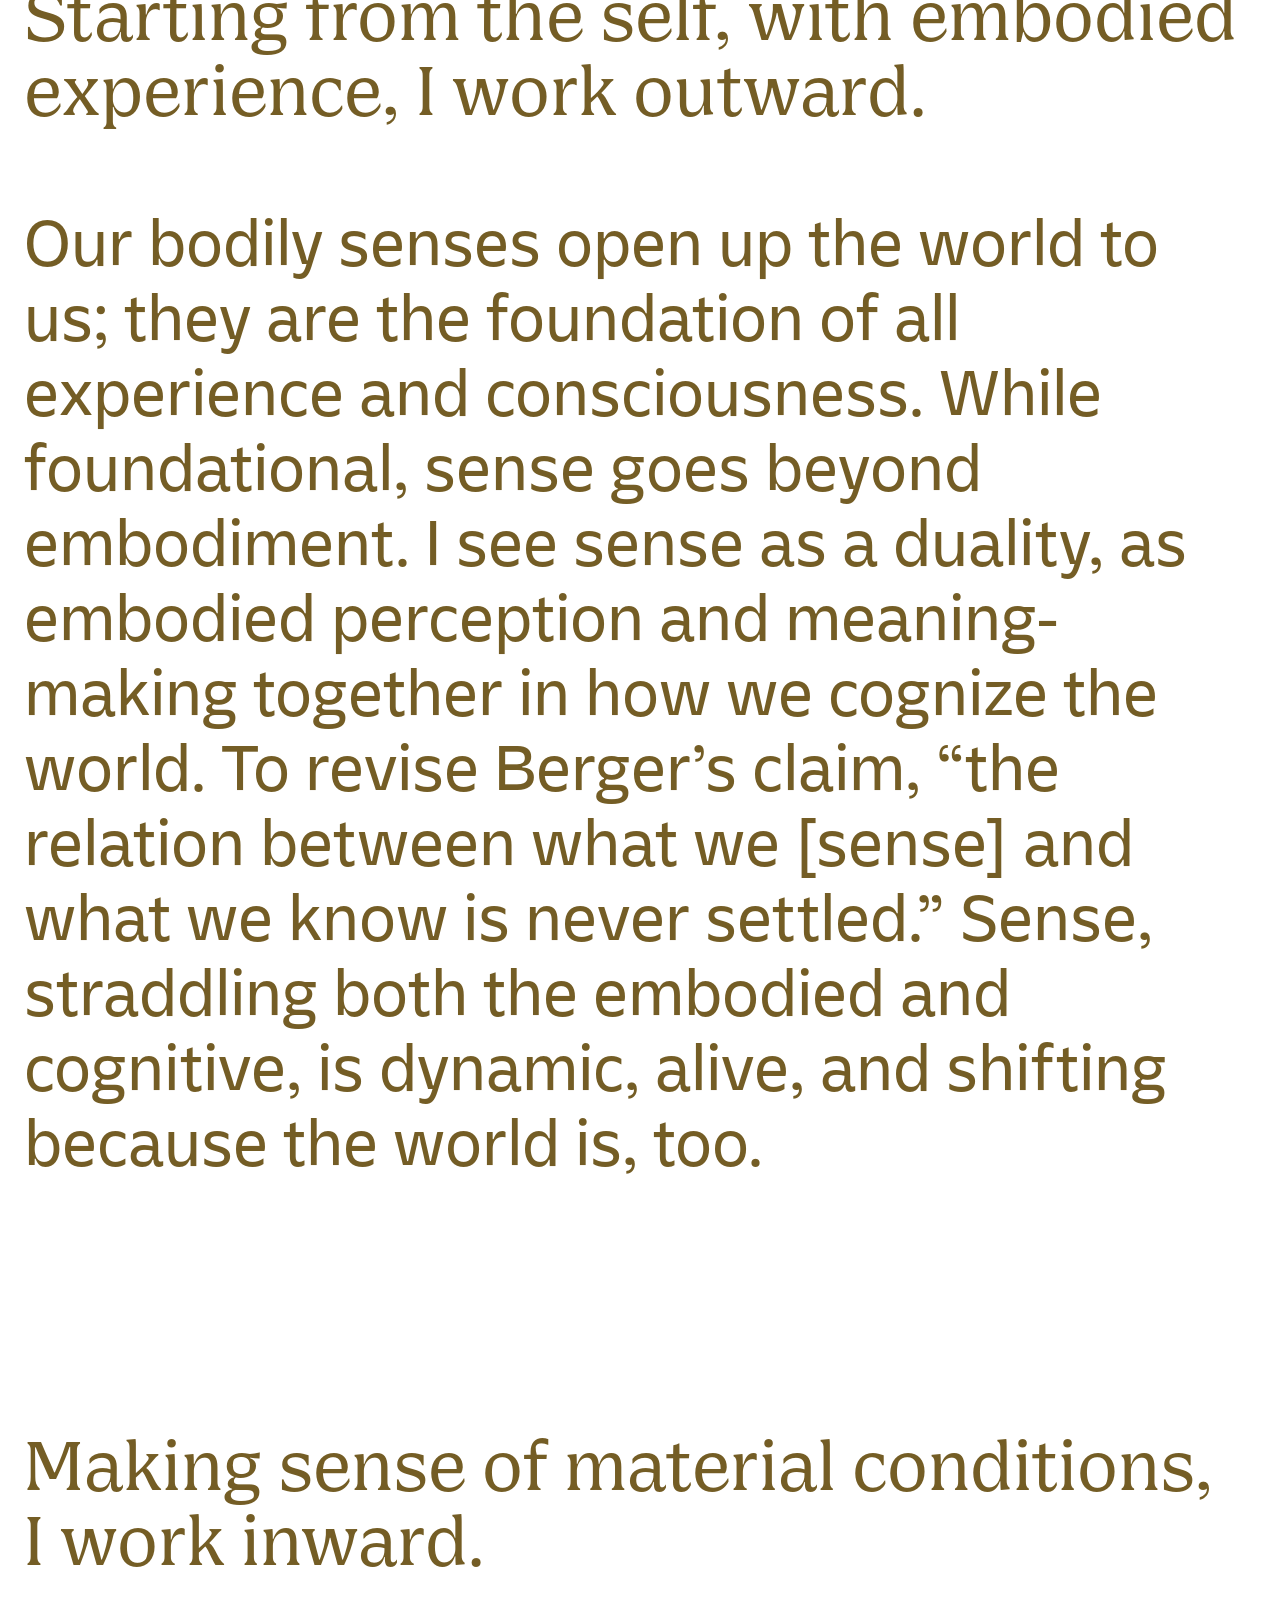
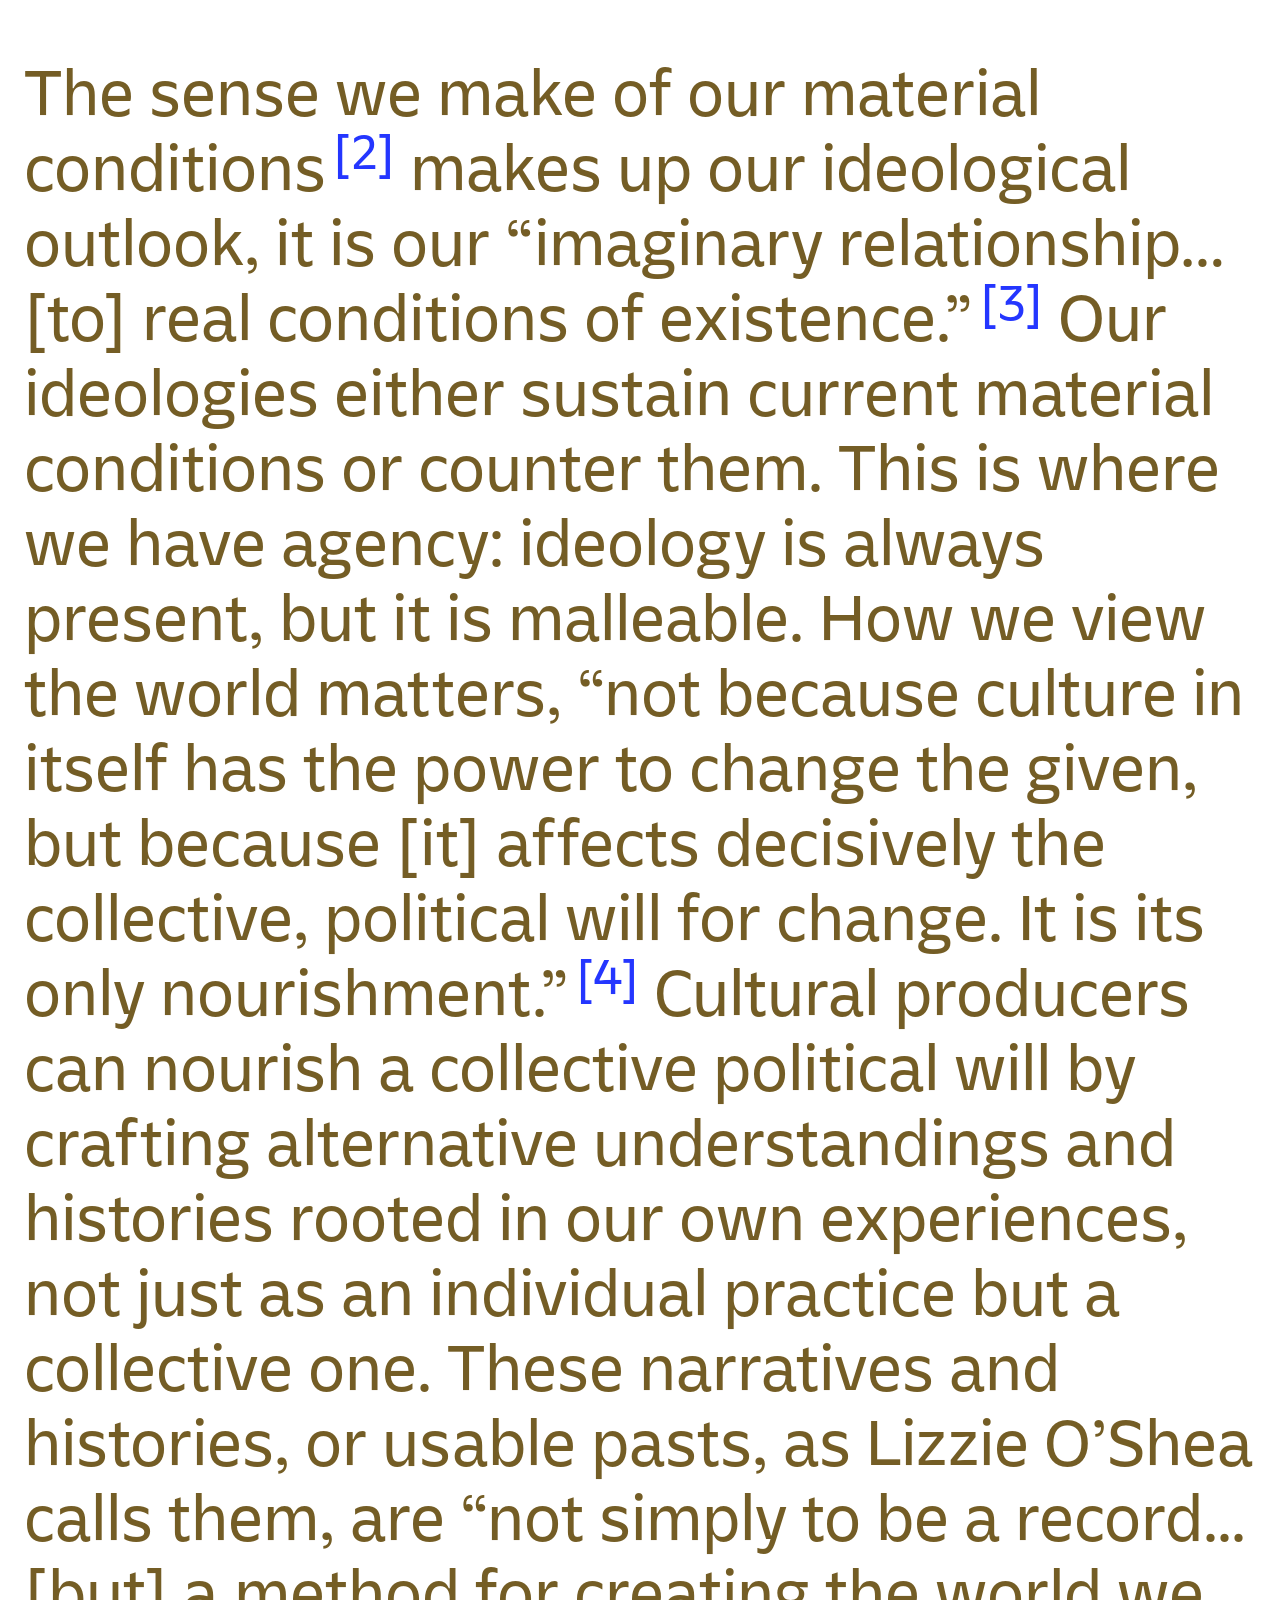
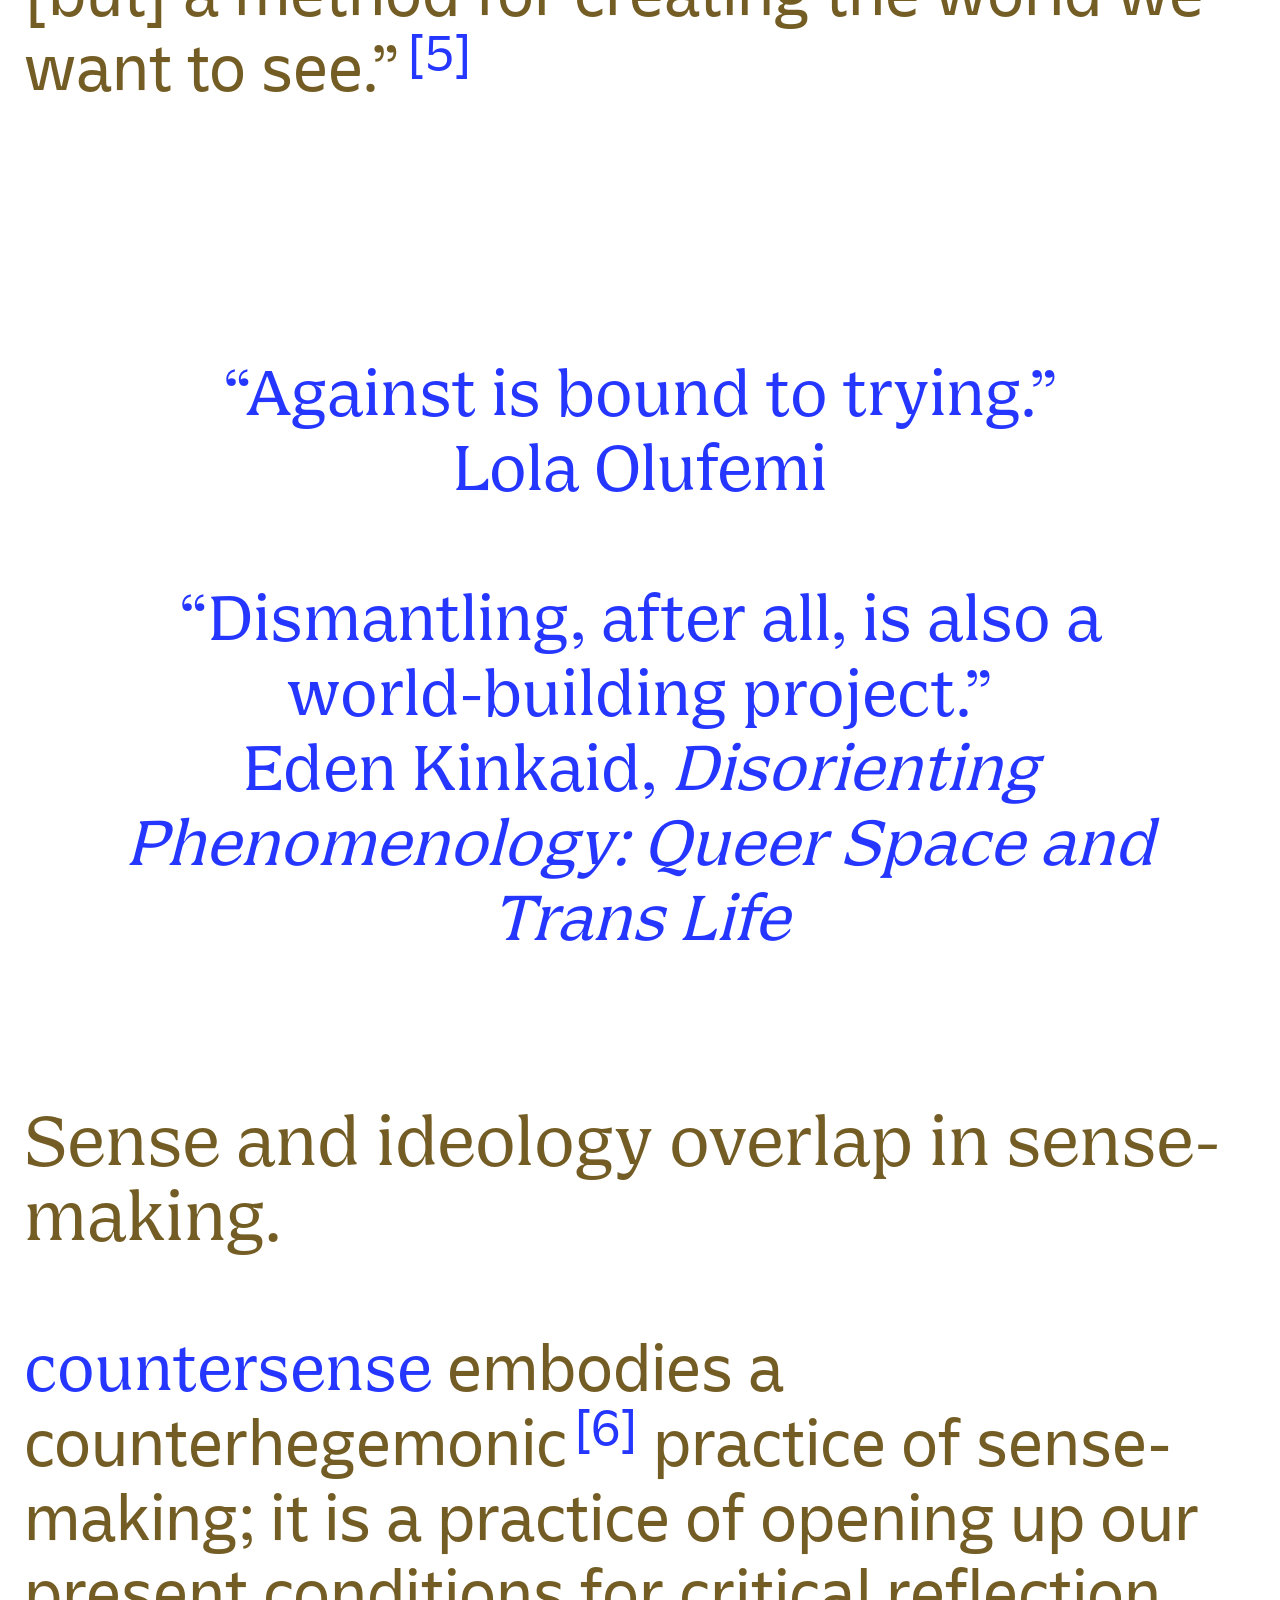
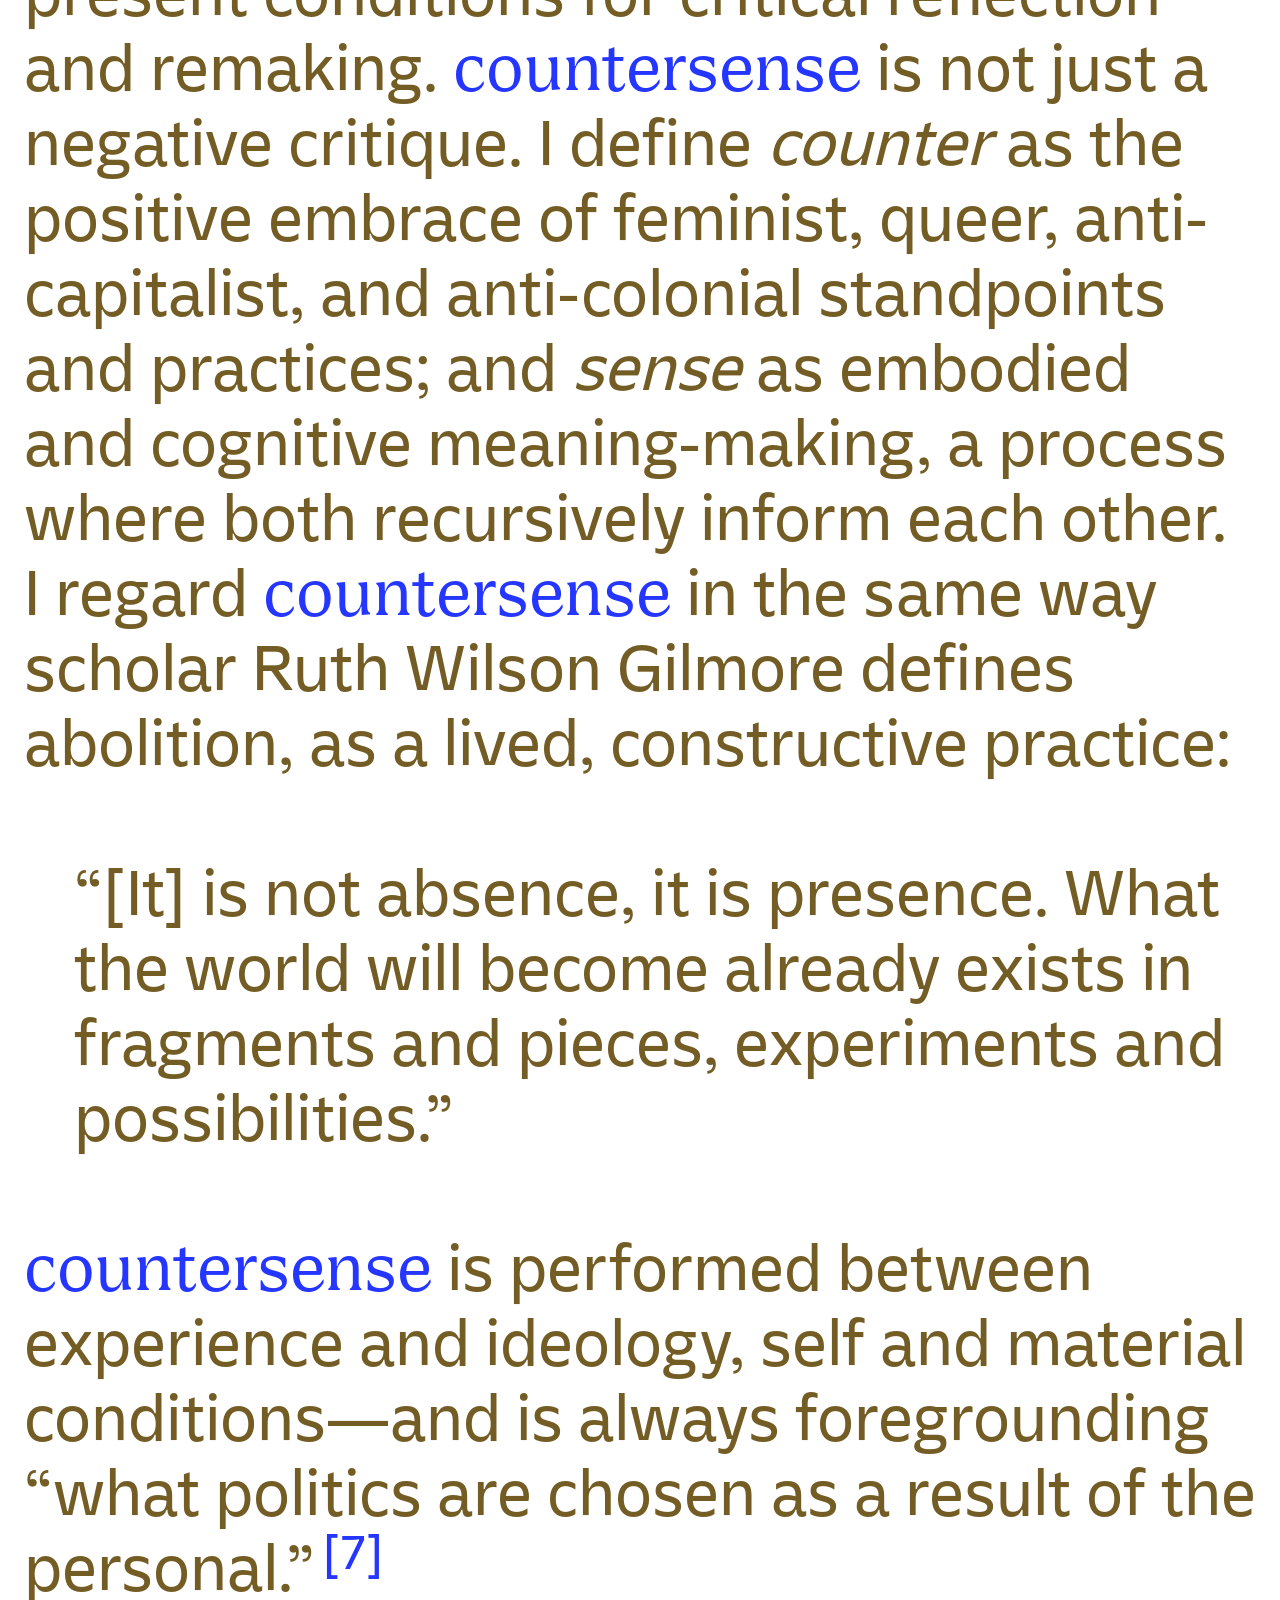
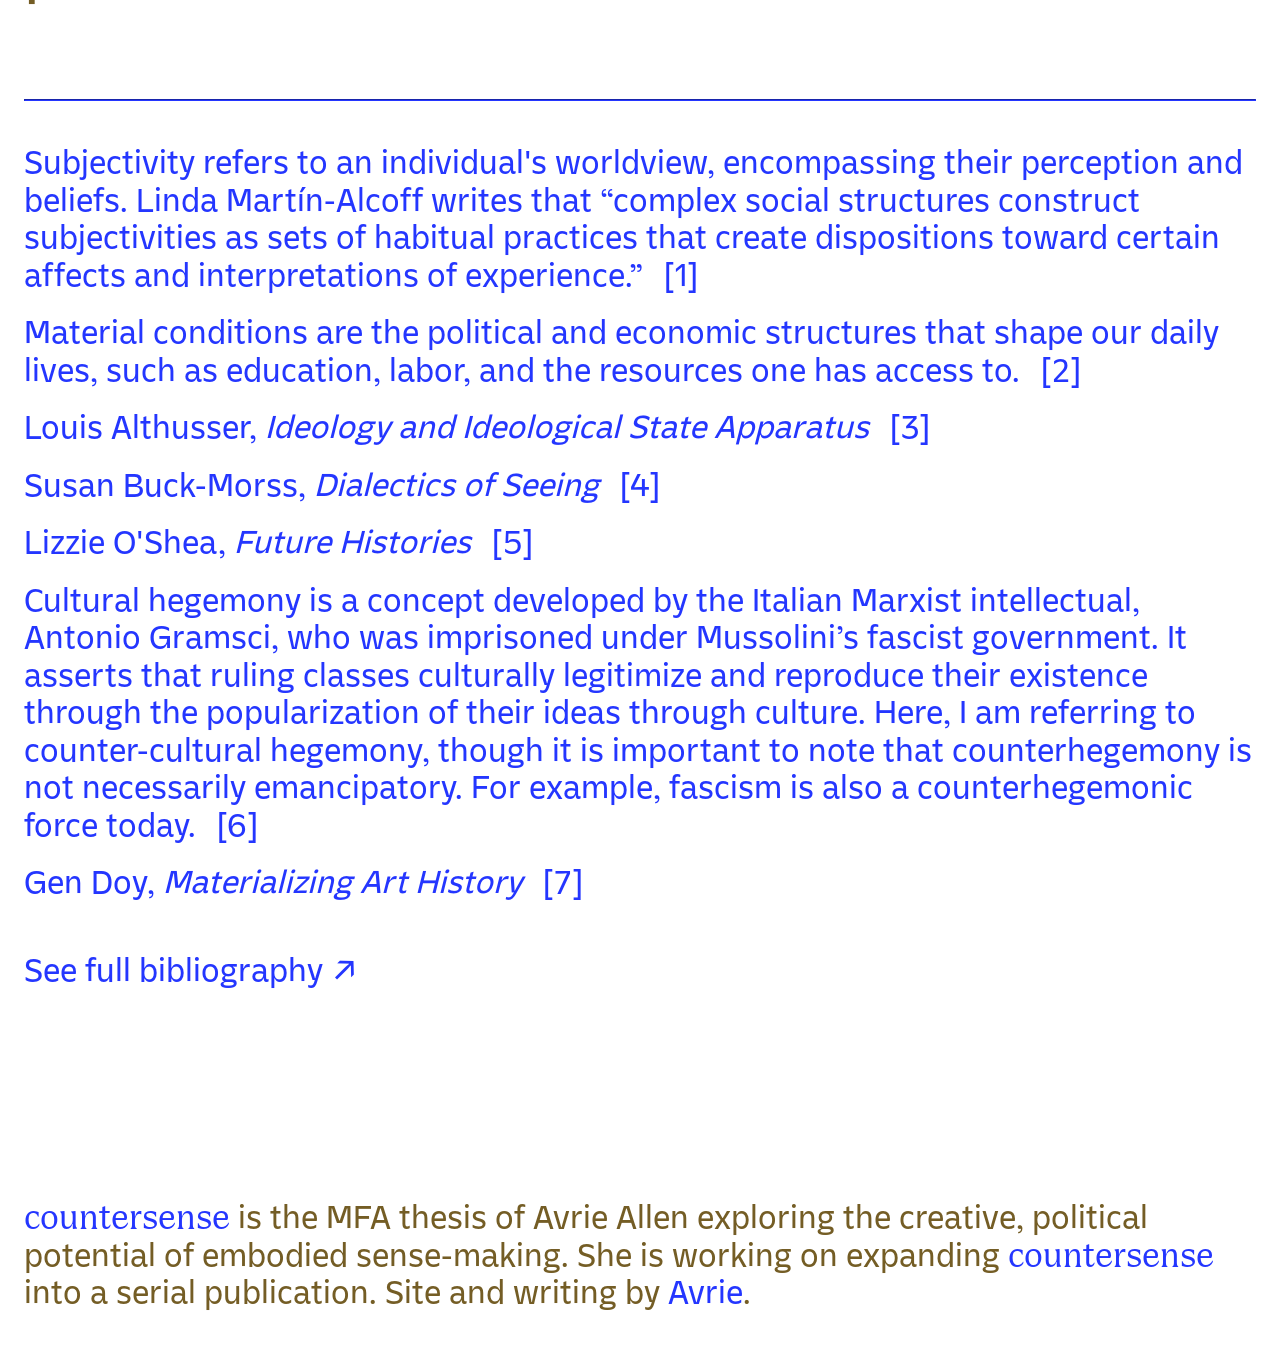
==== commit f5c32fe3: "ok" ====
--- a/index.html
+++ b/index.html
@@ -12,7 +12,8 @@
 </head>
 
 <body>
-<div class="dot"></div>
+
+<div>
 <section>
         <div class=gap>
         Starting from the premise that the body is a site of both instinctual and cultural knowledge, and a site where subjectivity<a href="#fn-one" id="ref-one" class="fn-ref"></a> is formed between the personal and the political, <span class="bold">countersense</span> considers: 
@@ -27,14 +28,16 @@
         <br><br>
 
         <div class="gap">
+        <img src="./resources/images/adrian piper.png">
+        <div class="caption">Adrian Piper, <em>Food for the Spirit</em></div>
+        <br>
         <div class="quote">
-
         “The relation between what we see and what we know is never settled.” 
         <br>
         John Berger, <em>Ways of Seeing</em>
         </div>
 
-        <br><br>
+        <br>
 
         <div class="quote">
         “Practices of knowing and being are not isolable; they are mutually implicated. We don't obtain knowledge by standing outside the world; we know because we are of the world.” 
@@ -69,6 +72,13 @@
         <br>
         Lola Olufemi
         </div>
+
+        <br>
+
+        <div class="quote">
+            “Dismantling, after all, is also a<br>world-building project.”
+            <br> Eden Kinkaid, <em>Disorienting Phenomenology: Queer Space and Trans Life</em>
+        </div>
         <br><br>
         <span class="heading">
         Sense and ideology overlap in sense-making.
@@ -86,8 +96,8 @@
         </div>
 
     </section>
-
 <section>
+    <hr>
     <ul class="footnotes-list">
         <li id="fn-one">
         Subjectivity refers to an individual's worldview, encompassing their perception and beliefs. Linda Martín-Alcoff writes that “complex social structures construct subjectivities as sets of habitual practices that create dispositions toward certain affects and interpretations of experience.”
@@ -127,10 +137,23 @@
     </ul>
 </section>
 <div id="bib"><a href="./bibliography.html">See full bibliography ↗</a></div>
+</div>
+
+
 <div id="credits">
 <span class="bold"><a href="https://digitalcommons.risd.edu/masterstheses/1639/" target="blank">countersense</a></span> is the MFA thesis of Avrie Allen exploring the creative, political potential of embodied sense-making. She is working on expanding <span class="bold">countersense</span> into a serial publication.
     Site and writing by <a href="https://www.avrie.world" target="_blank">Avrie</a>.</div>
 <video id="background-video" src="./resources/yellow_1.mp4" autoplay loop muted playsinline></video>
+<script>
+    const video = document.getElementById('background-video');
+
+    video.addEventListener('loadedmetadata', () => {
+    const dur = video.duration;
+    if (dur && isFinite(dur)) {
+    video.currentTime = Math.random() * Math.max(0, dur - 5);
+  }
+});
+</script>
 
 </body>
 </html>
--- a/resources/index.css
+++ b/resources/index.css
@@ -1,11 +1,15 @@
 @font-face {
-    font-family: "Authentic";
-    src: url("./authentic-sans-90.otf") format("opentype");
+    font-family: "Varianz Sans";
+    src: url("./VZWOVARIANZ-LowSansRegular.otf") format("opentype");
 }
 
 @font-face {
-    font-family: "Authentic Bold";
-    src: url("./authentic-sans-130.otf") format("opentype");
+    font-family: "Varianz Mix";
+    src: url("./VZWOVARIANZ-MidMixRegular.otf") format("opentype");
+}
+
+html {
+    font-size: 24px;
 }
 
 #background-video {
@@ -17,25 +21,31 @@
     min-height: 100%;
 }
 
+hr {
+    border-color: rgb(36, 54, 255);
+}
+
 body {
-    font-family: "Authentic Bold";
-    font-size: 50px;
+    font-family: "Varianz Sans", Arial, sans-serif;
+    font-size: 2.5rem;
     line-height: 1.25;
-    width: 60vw;
     counter-reset: footnote-counter;
     margin: auto;
-    margin-top: 30px;
+    margin-top: 1rem;
+    padding-left: 1rem;
+    padding-right:1rem;
     height: auto;
 }
 
+
 .bold {
-    font-family: "Authentic Bold", sans-serif;
-    color: rgb(0, 21, 255);
+    font-family: "Varianz Mix", sans-serif;
+    color: rgb(36, 54, 255);
 }
 
 .gap {
     height: auto;
-    margin-bottom: 200px;
+    margin-bottom: 100px;
 }
 
 section, #credits {
@@ -48,17 +58,18 @@
 }
 
 .quote {
-    color: rgb(0, 21, 255);
-    font-family: "Authentic Bold", sans-serif;
-    font-size: 30px;
+    color: rgb(36, 54, 255);
+    font-family: "Varianz Mix", sans-serif;
+    font-size: 2.5rem;
     text-align: center;
-    width: 80%;
+    width: 85%;
     margin: auto;
+    position: relative;
 }
 
 .heading {
-    font-family: "Authentic Bold";
-    font-size: 80px;
+    font-family: "Varianz Mix", sans-serif;
+    font-size: 65px;
     line-height: 1;
 }
 
@@ -66,7 +77,7 @@
     font-size: 30px;
     margin-top: 50px;
     margin-bottom: 50px;
-    color: rgb(0, 21, 255);
+    color: rgb(36, 54, 255);
     mix-blend-mode: color-dodge;
 }
 
@@ -77,14 +88,40 @@
     padding-top: 10px;
 }
 
+#index {
+    position: sticky;
+    top: 50vh;
+    transform: translate(0, -50%);
+}
+
+#current {
+    color: #745d25;
+}
+
 a {
-    color: rgb(0, 21, 255);
+    color: rgb(36, 54, 255);
     text-decoration: none;
     transition: .25s ease;
 }
 
 a:hover {
+    color: #f04923;
+}
+
+img {
+    object-fit: contain;
+    position: relative;
+    width: 100%;
+    height: auto;
+}
+
+.caption {
+    font-size: 15px;
+    font-family: "Varianz Sans", sans-serif;
     color: #745d25;
+    margin: auto;
+    text-align: center;
+    padding-top: 2rem;
 }
 
 ul {
@@ -99,11 +136,11 @@
   vertical-align: super;
   line-height: 0;
   margin-left: 0.15em;
-    color: rgb(0, 21, 255);
+    color: rgb(36, 54, 255);
 }
 
 .fn-ref:hover {
-    color: #745d25;
+    color: #f04923;
 }
 
 /* counter */
@@ -115,11 +152,11 @@
 .fn-back {
   text-decoration: none;
   margin-left: 0.5rem;
-    color: rgb(26, 40, 239);
+    color: rgb(36, 54, 255);
 }
 
 .fn-back:hover {
-    color: #745d25;
+    color: #f04923;
 }
 
 .footnotes-list {
@@ -129,7 +166,7 @@
 }
 
 li {
-    border-top: 1px solid rgb(26, 40, 239);
+    color: rgb(36, 54, 255);
     padding-top: 10px;
     margin-top: 10px;
 }
@@ -147,10 +184,10 @@
     .heading {
         font-size: 37px;
         line-height: 1.2;
-        font-family: "Authentic Bold";
+        font-family: "Varianz Mix", sans-serif;
     }
 
-    .footnotes-list, #credits {
+    .footnotes-list, #credits, #bib {
         font-size: 20px;
     }
 
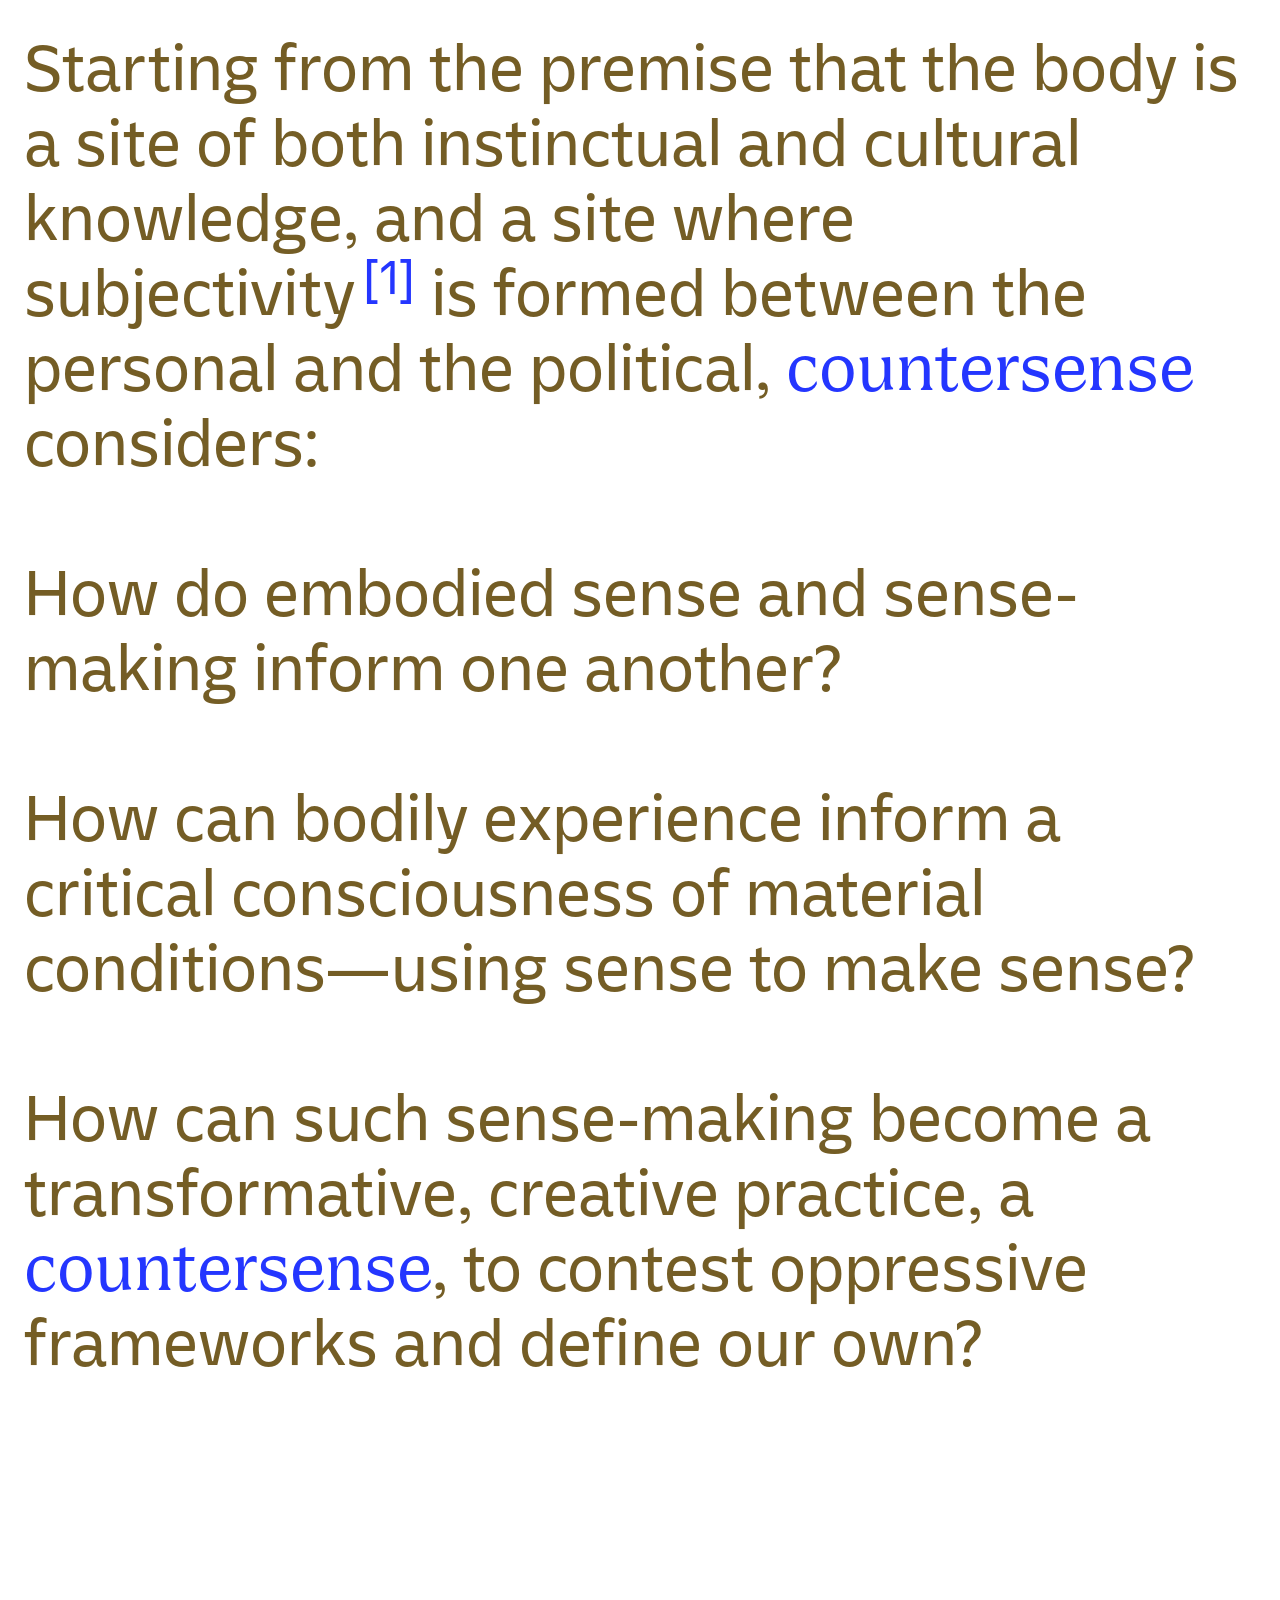
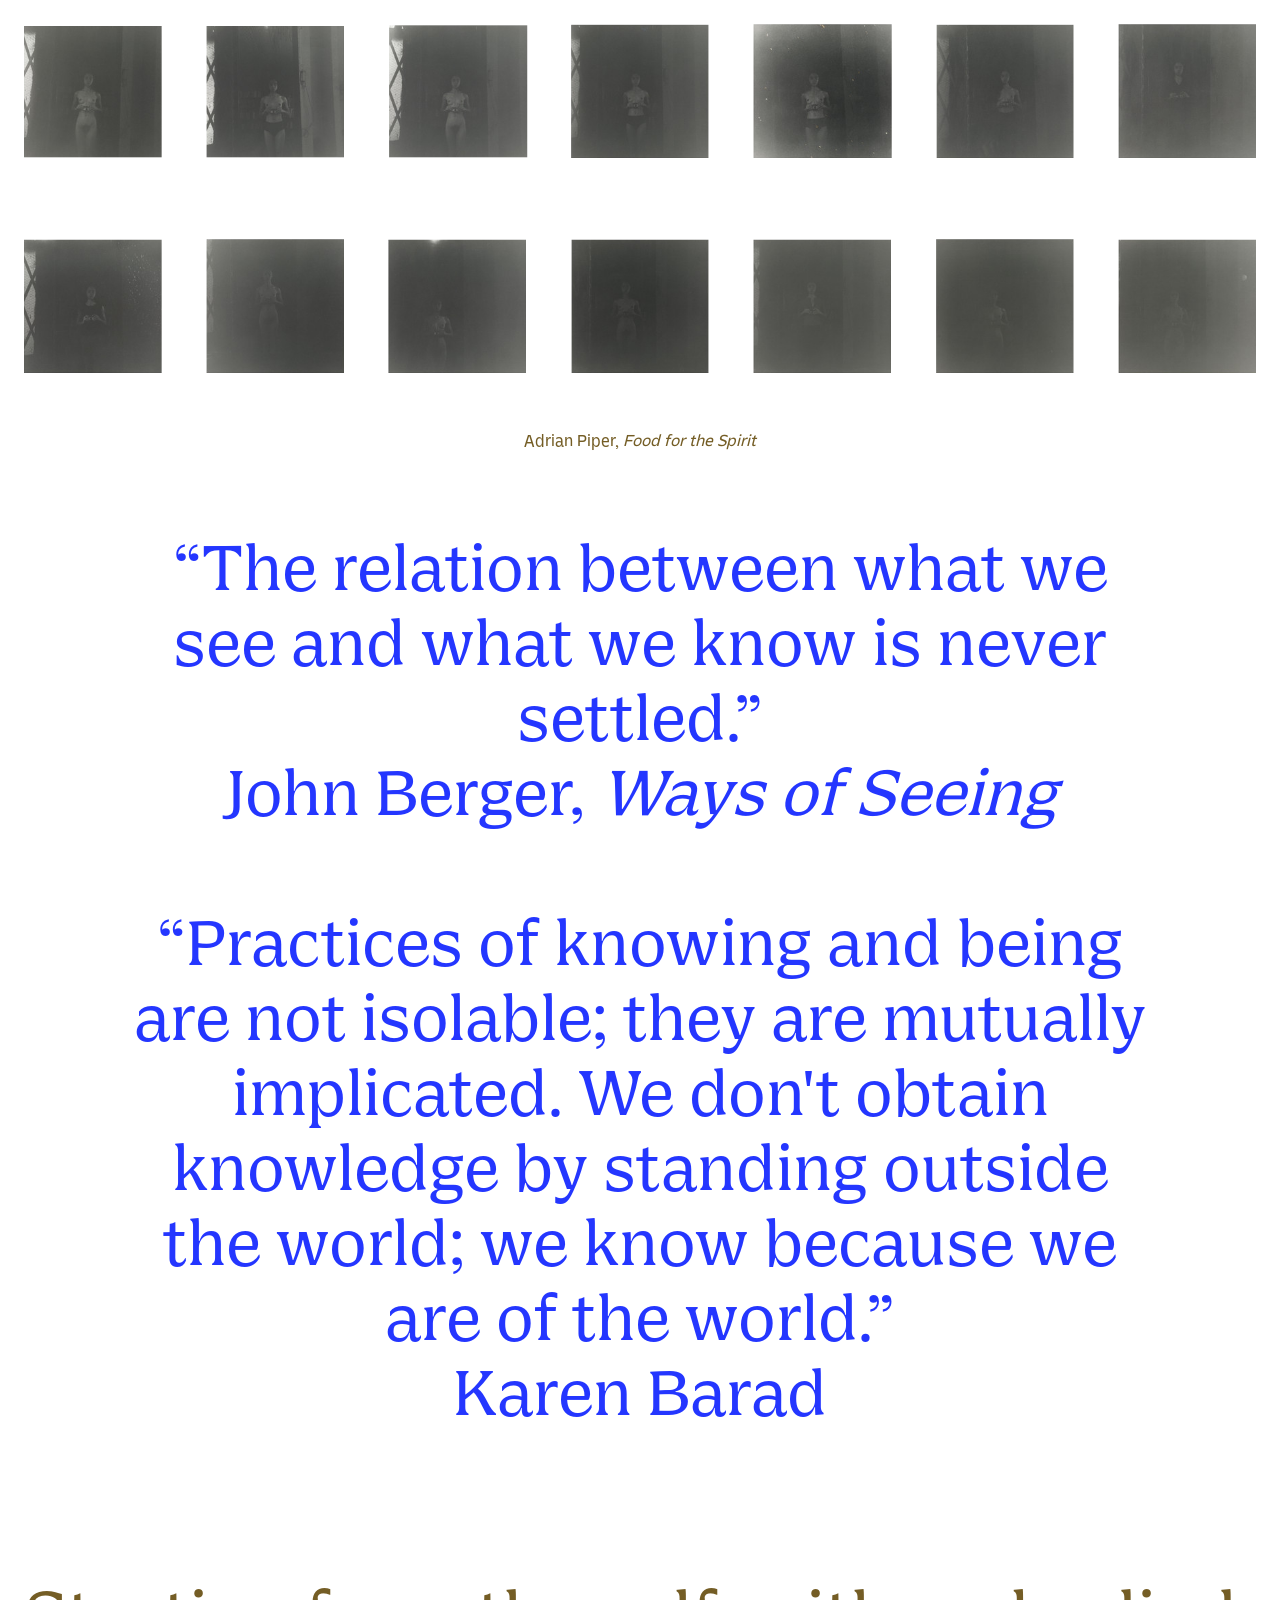
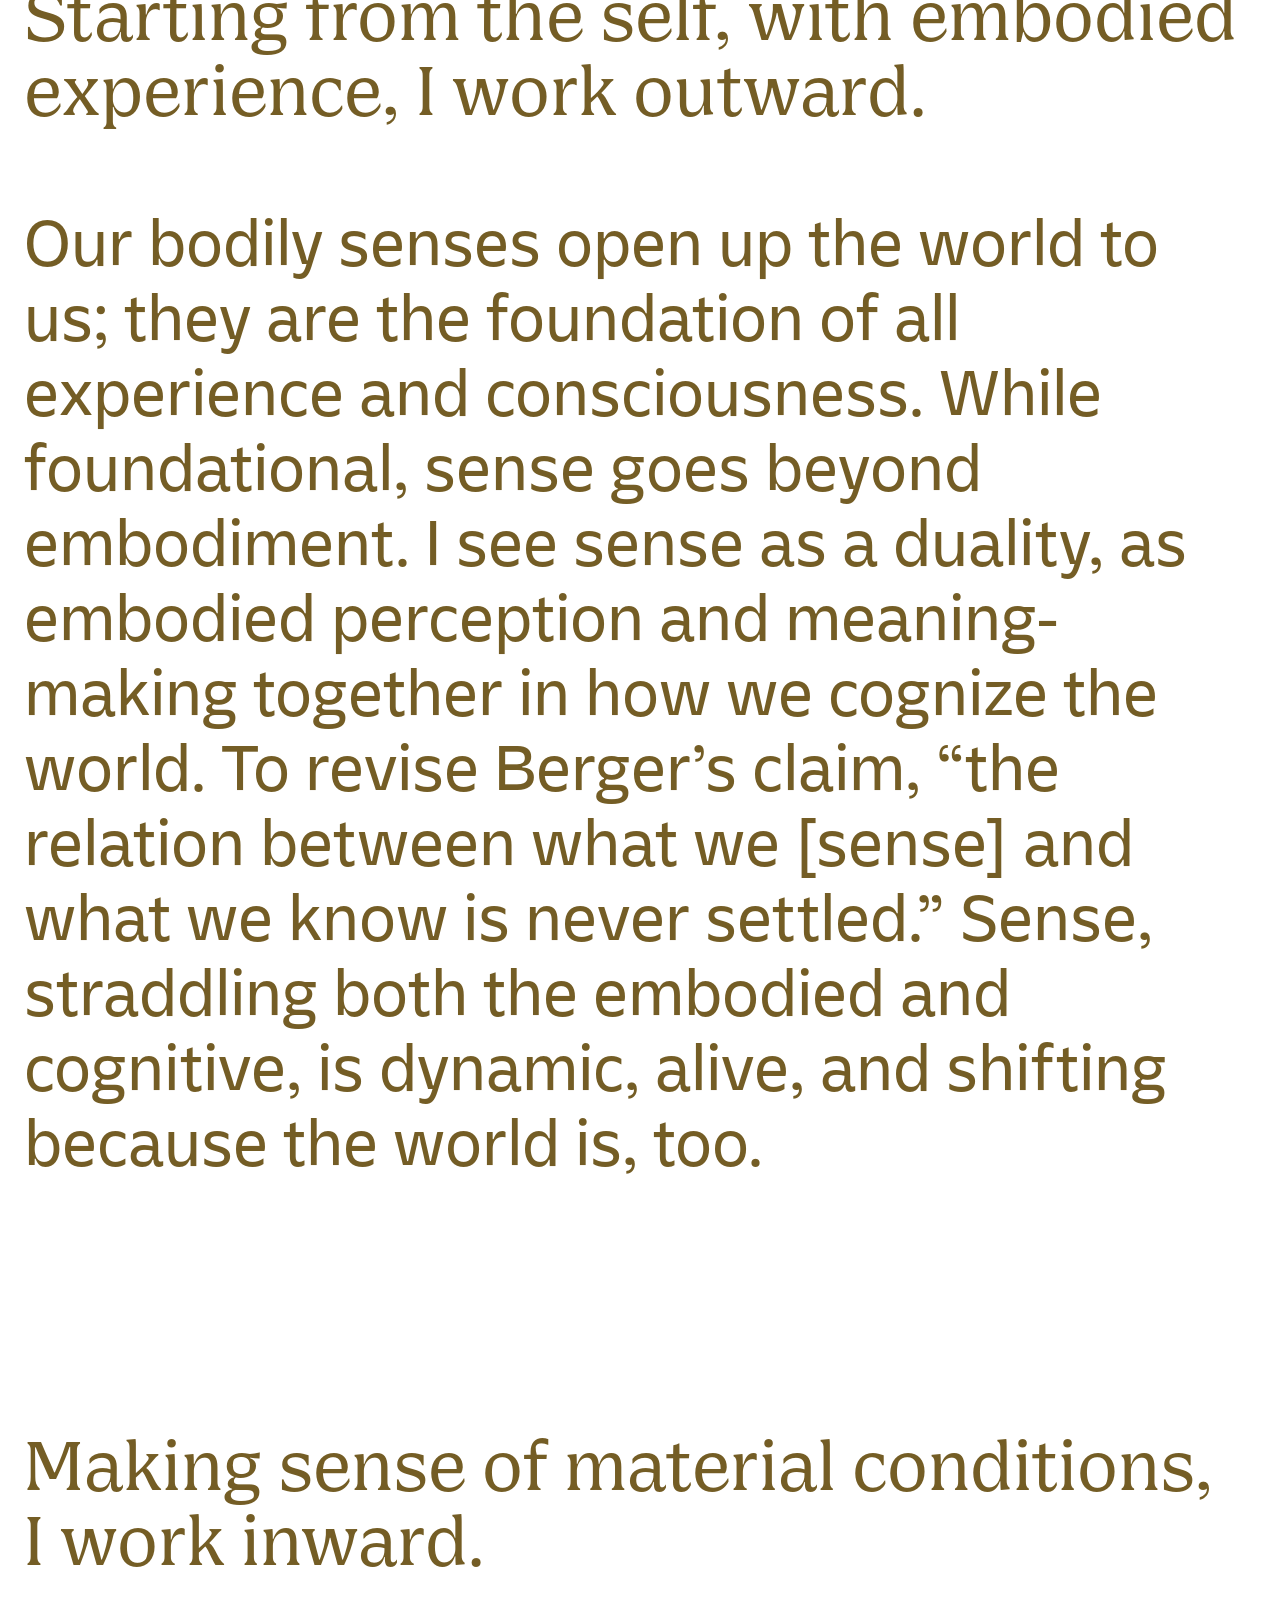
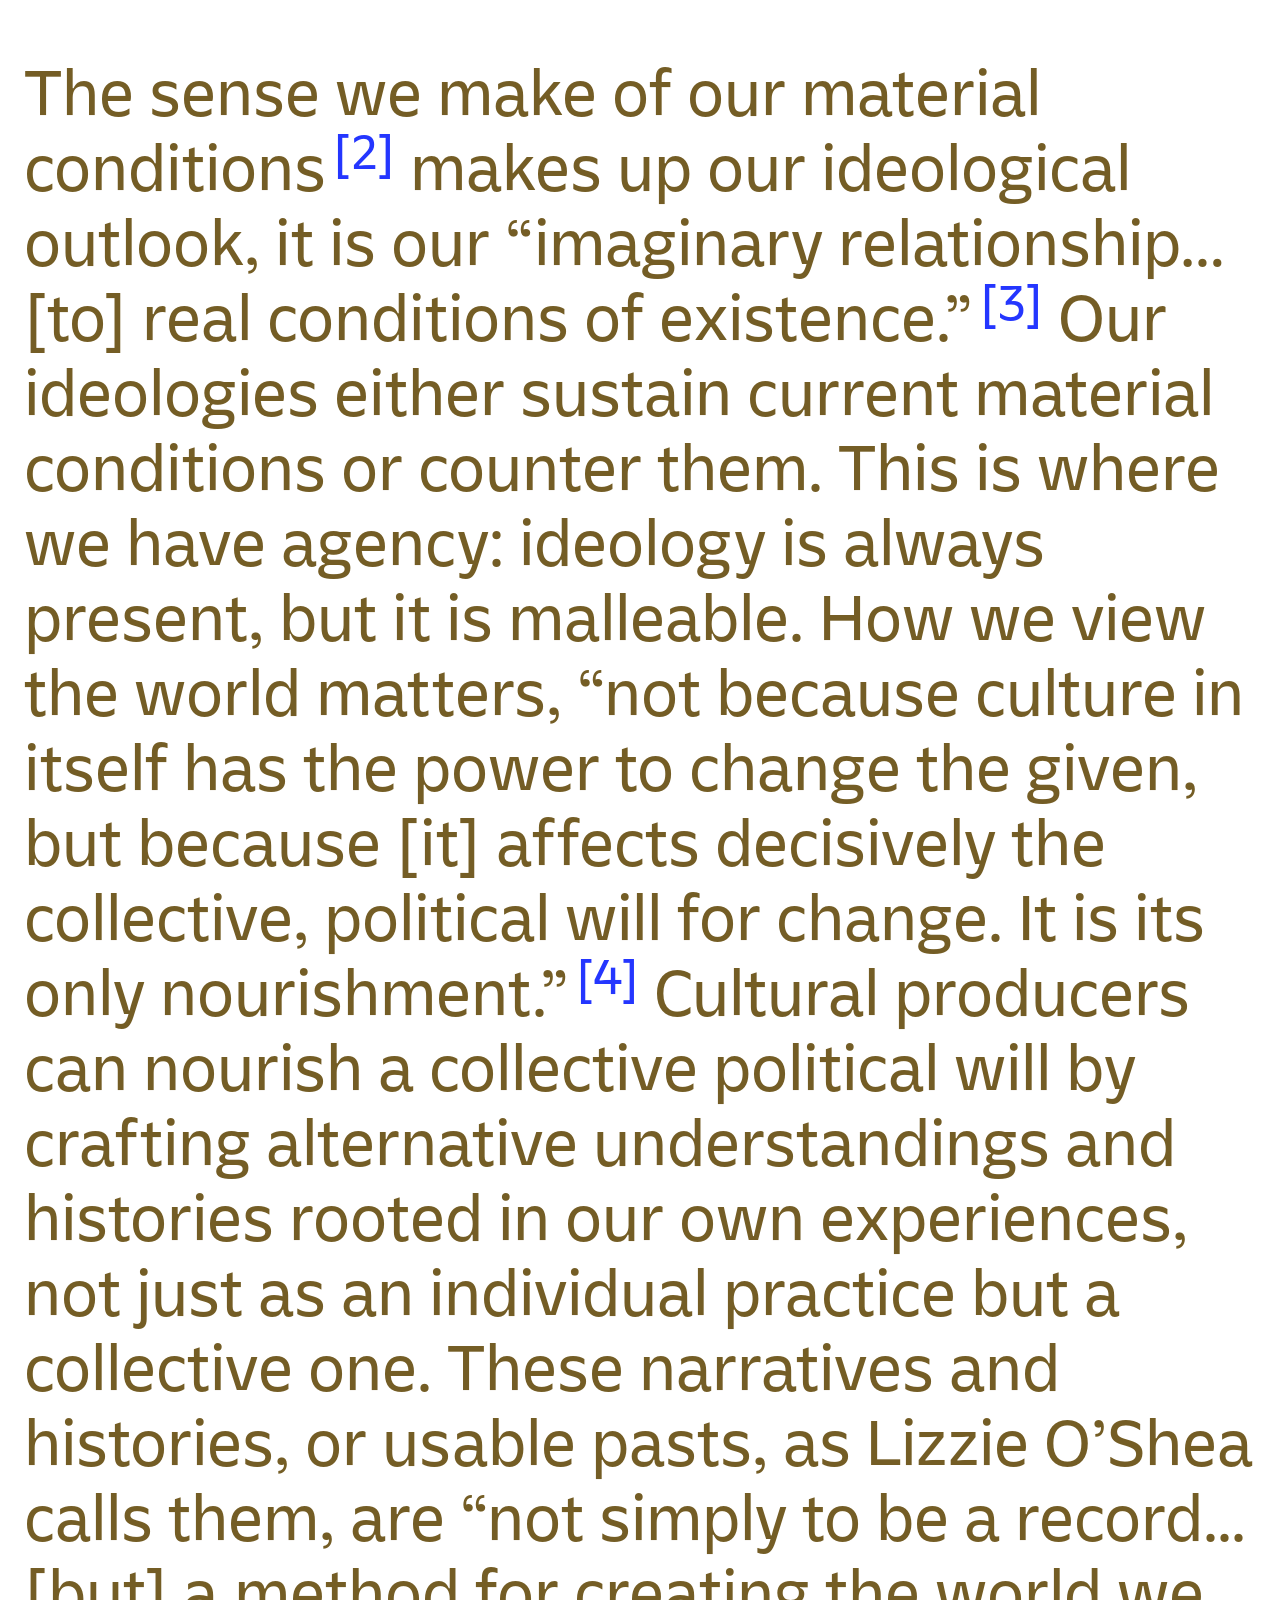
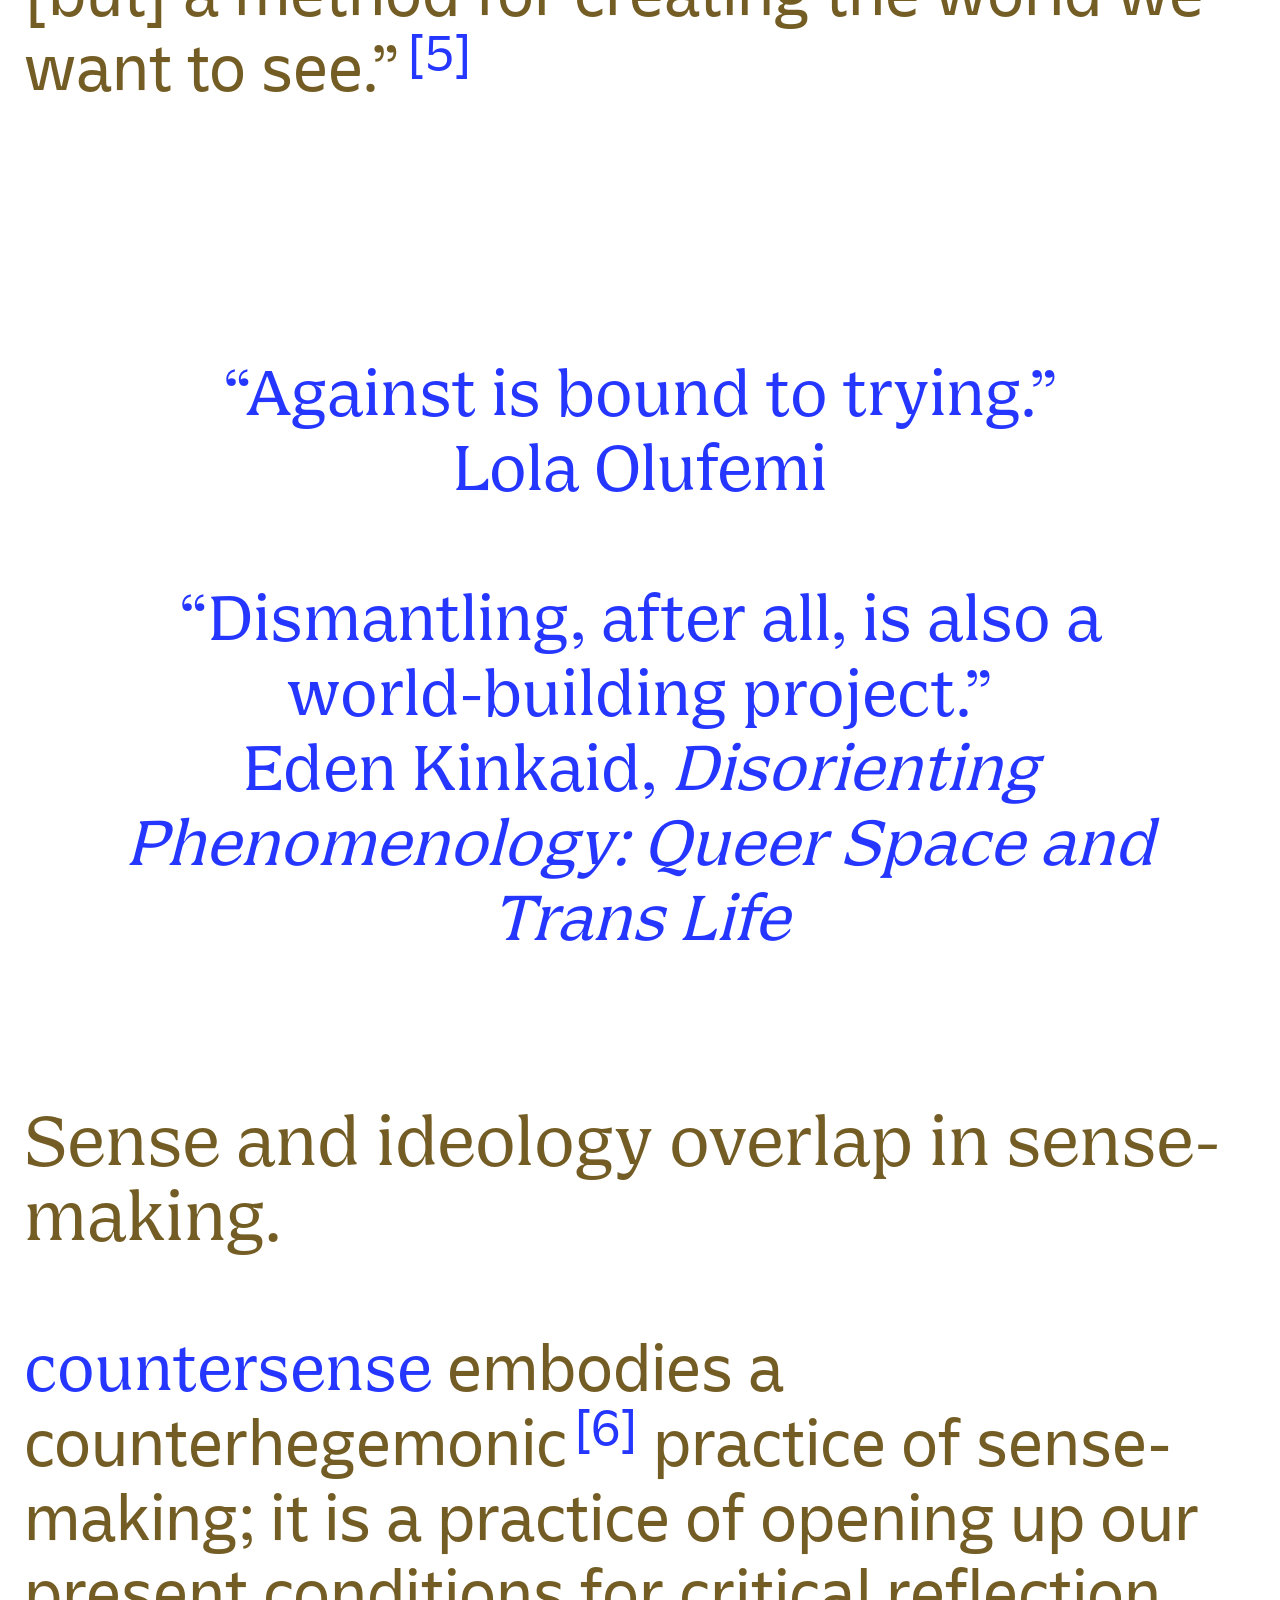
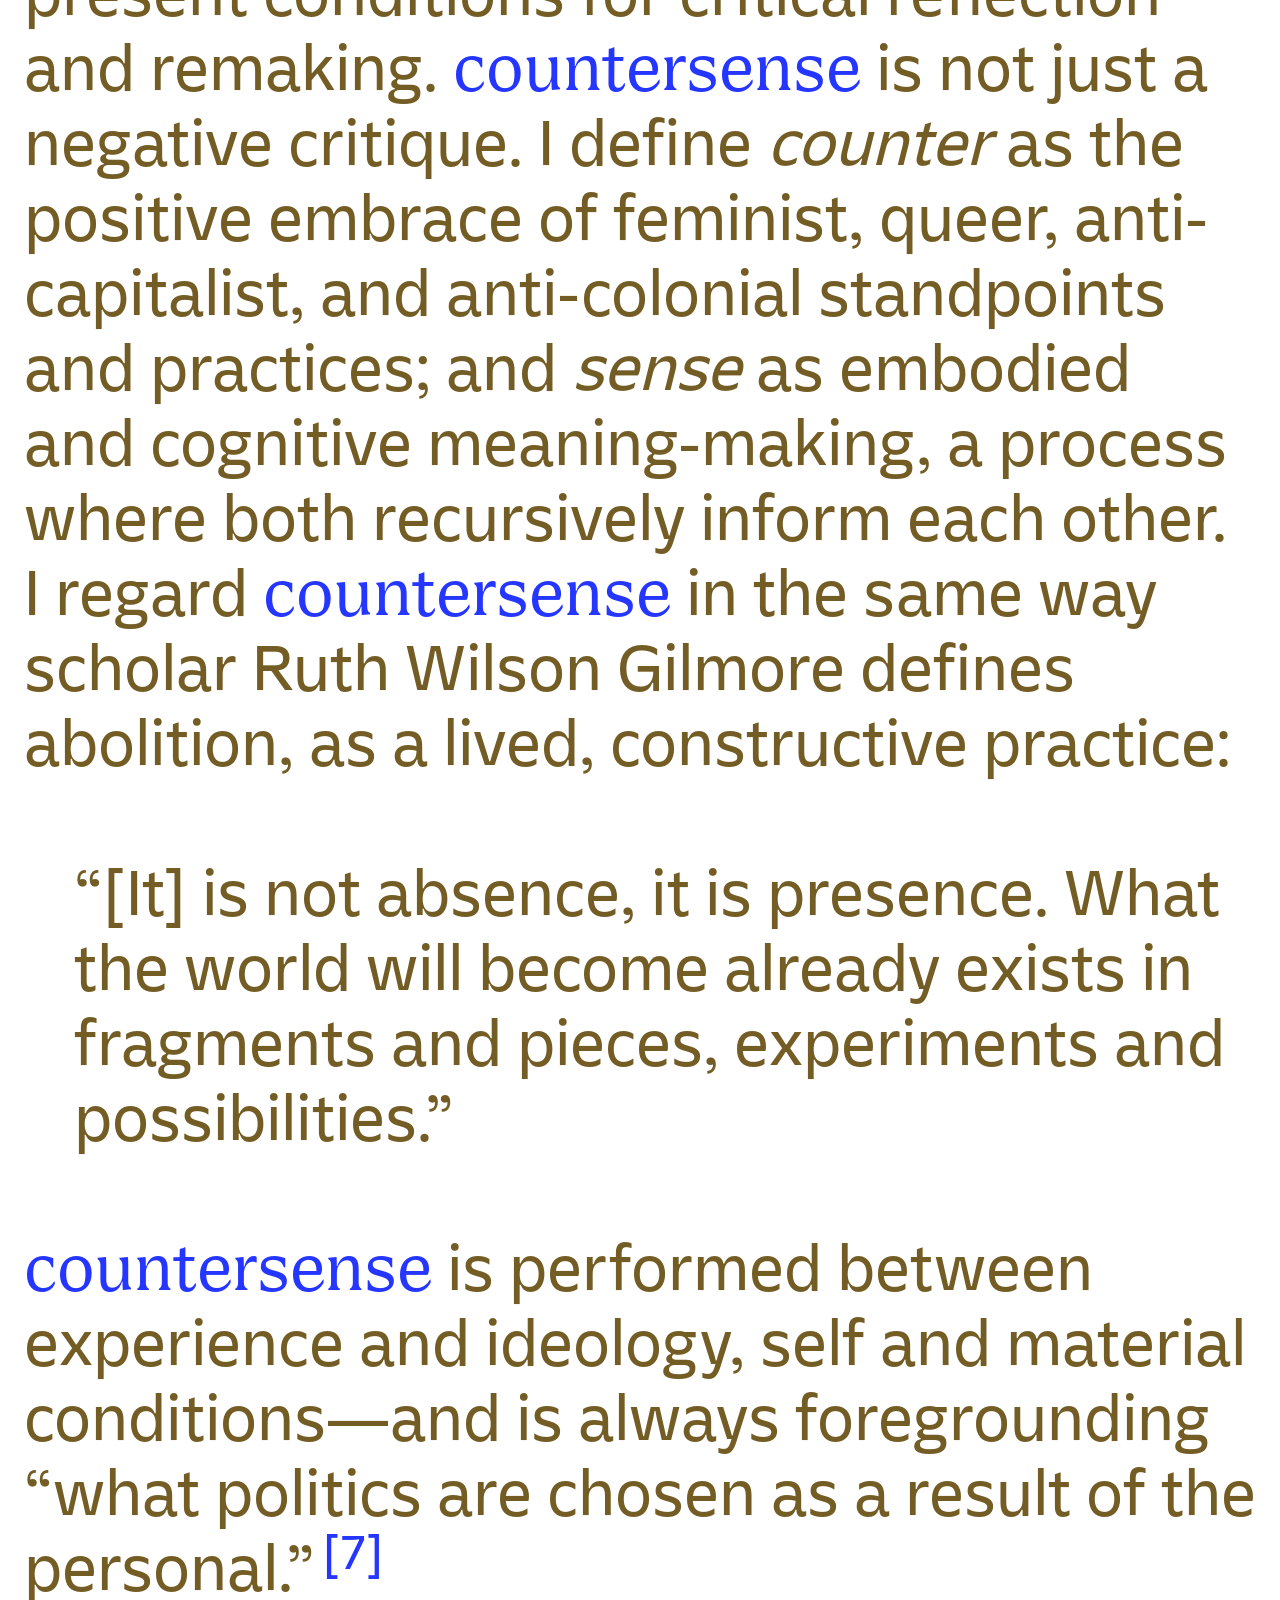
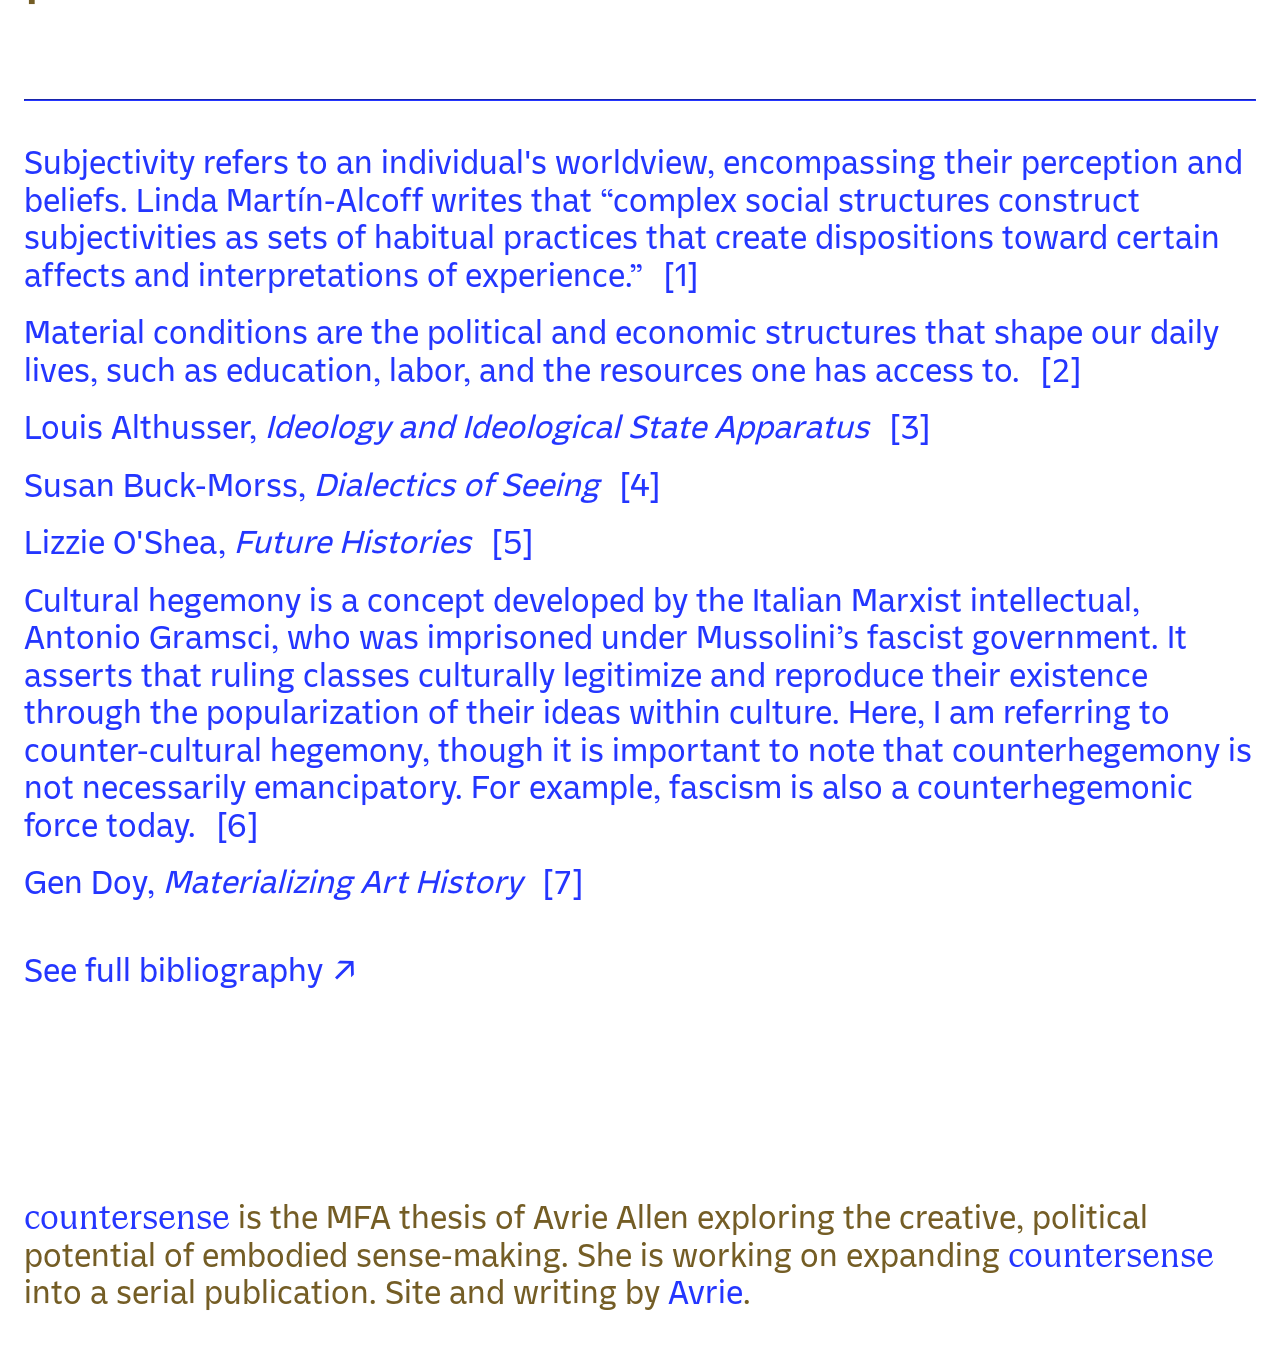
==== commit 1dc29e99: "ok" ====
--- a/index.html
+++ b/index.html
@@ -125,7 +125,7 @@
         </li>
 
         <li id="fn-six">
-        Cultural hegemony is a concept developed by the Italian Marxist intellectual, Antonio Gramsci, who was imprisoned under Mussolini’s fascist government. It asserts that ruling classes culturally legitimize and reproduce their existence through the popularization of their ideas through culture. Here, I am referring to counter-cultural hegemony, though it is important to note that counterhegemony is not necessarily emancipatory. For example, fascism is also a counterhegemonic force today.
+        Cultural hegemony is a concept developed by the Italian Marxist intellectual, Antonio Gramsci, who was imprisoned under Mussolini’s fascist government. It asserts that ruling classes culturally legitimize and reproduce their existence through the popularization of their ideas within culture. Here, I am referring to counter-cultural hegemony, though it is important to note that counterhegemony is not necessarily emancipatory. For example, fascism is also a counterhegemonic force today.
         <a href="#ref-six" class="fn-back">[6]</a>
         </li>
 
